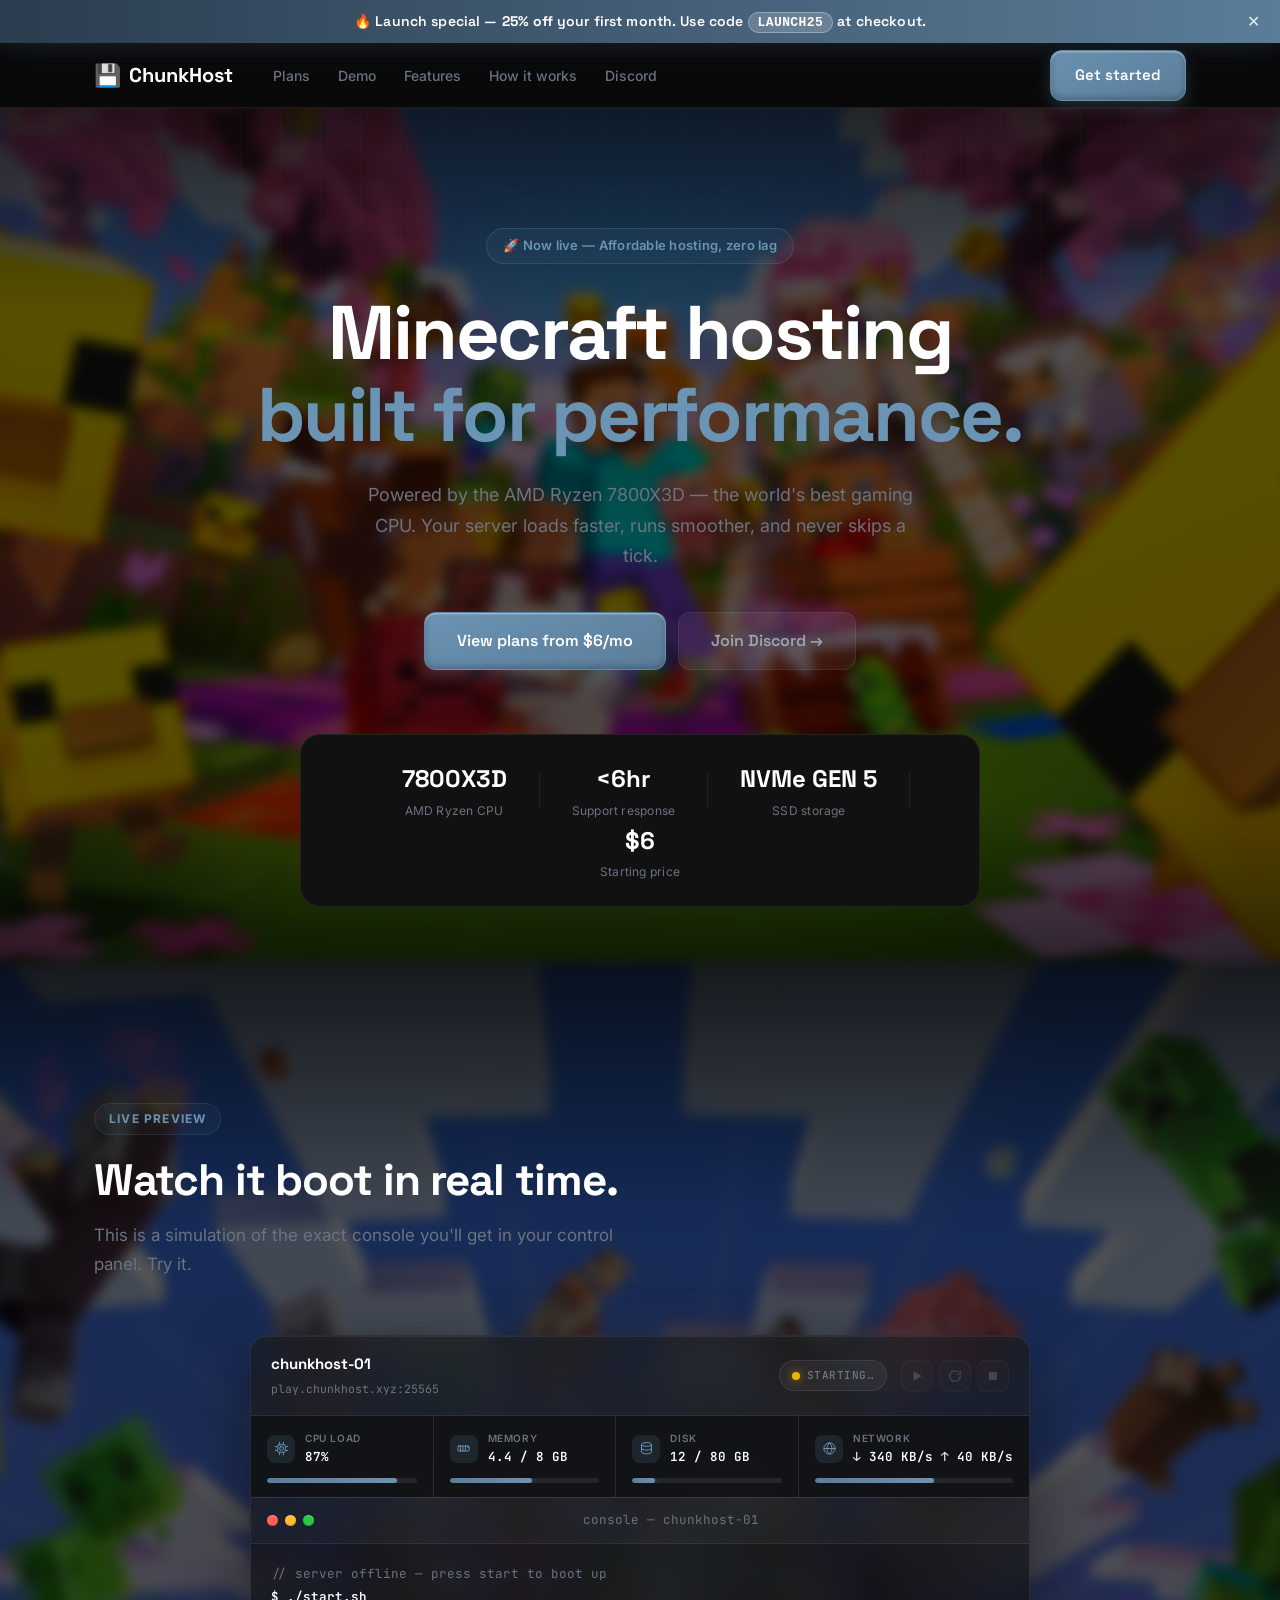
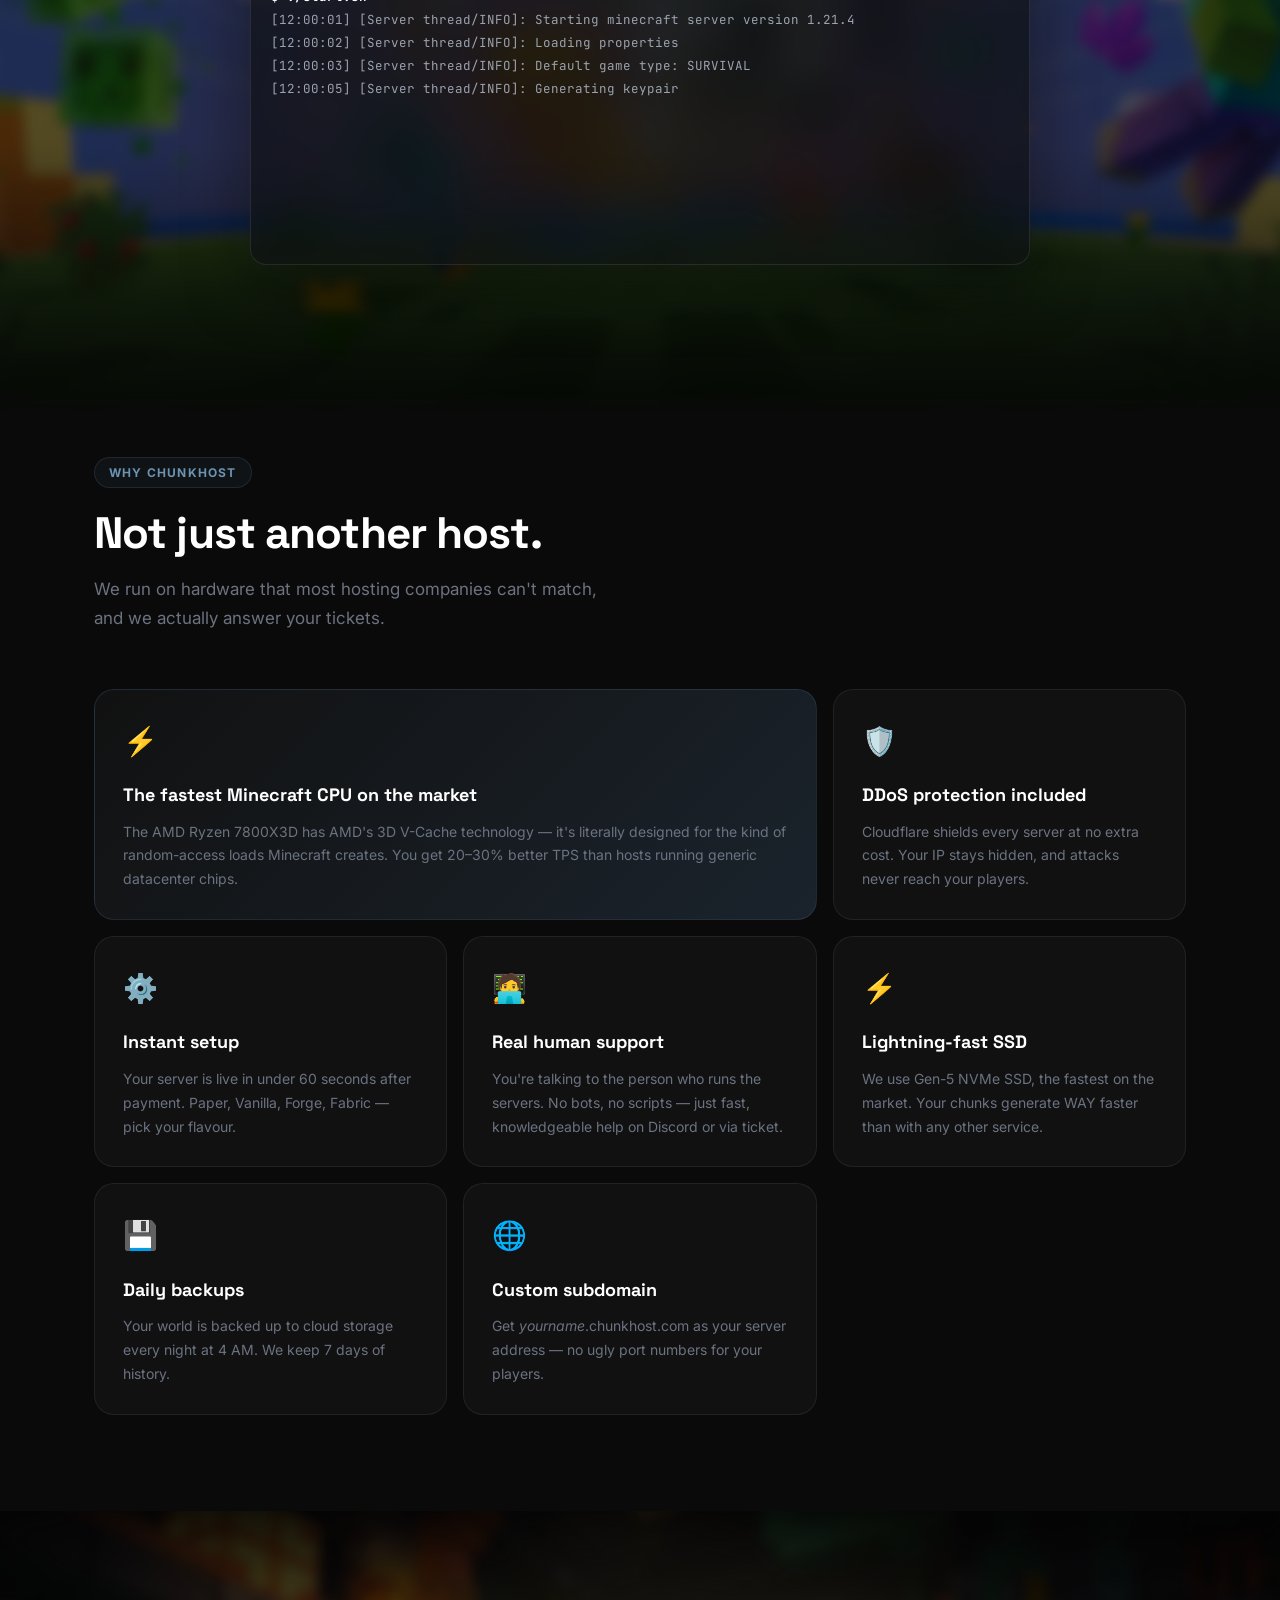
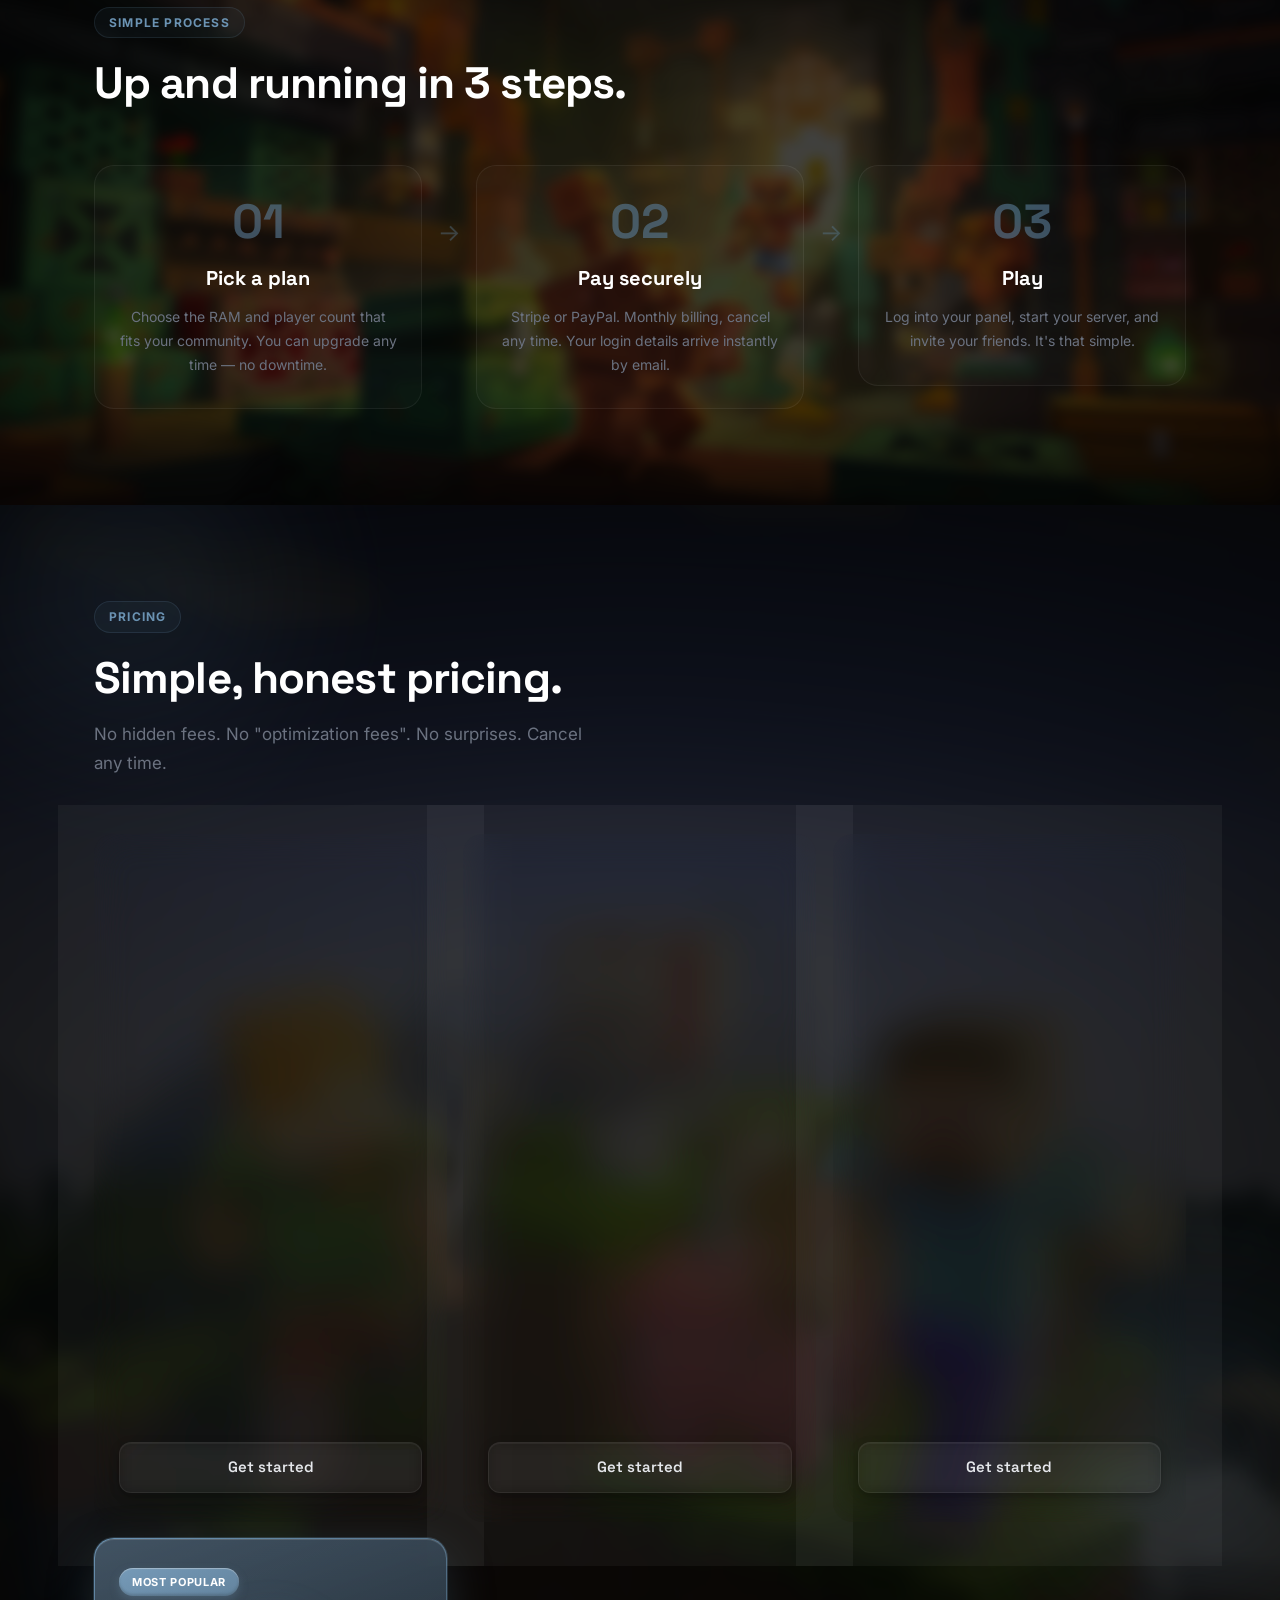
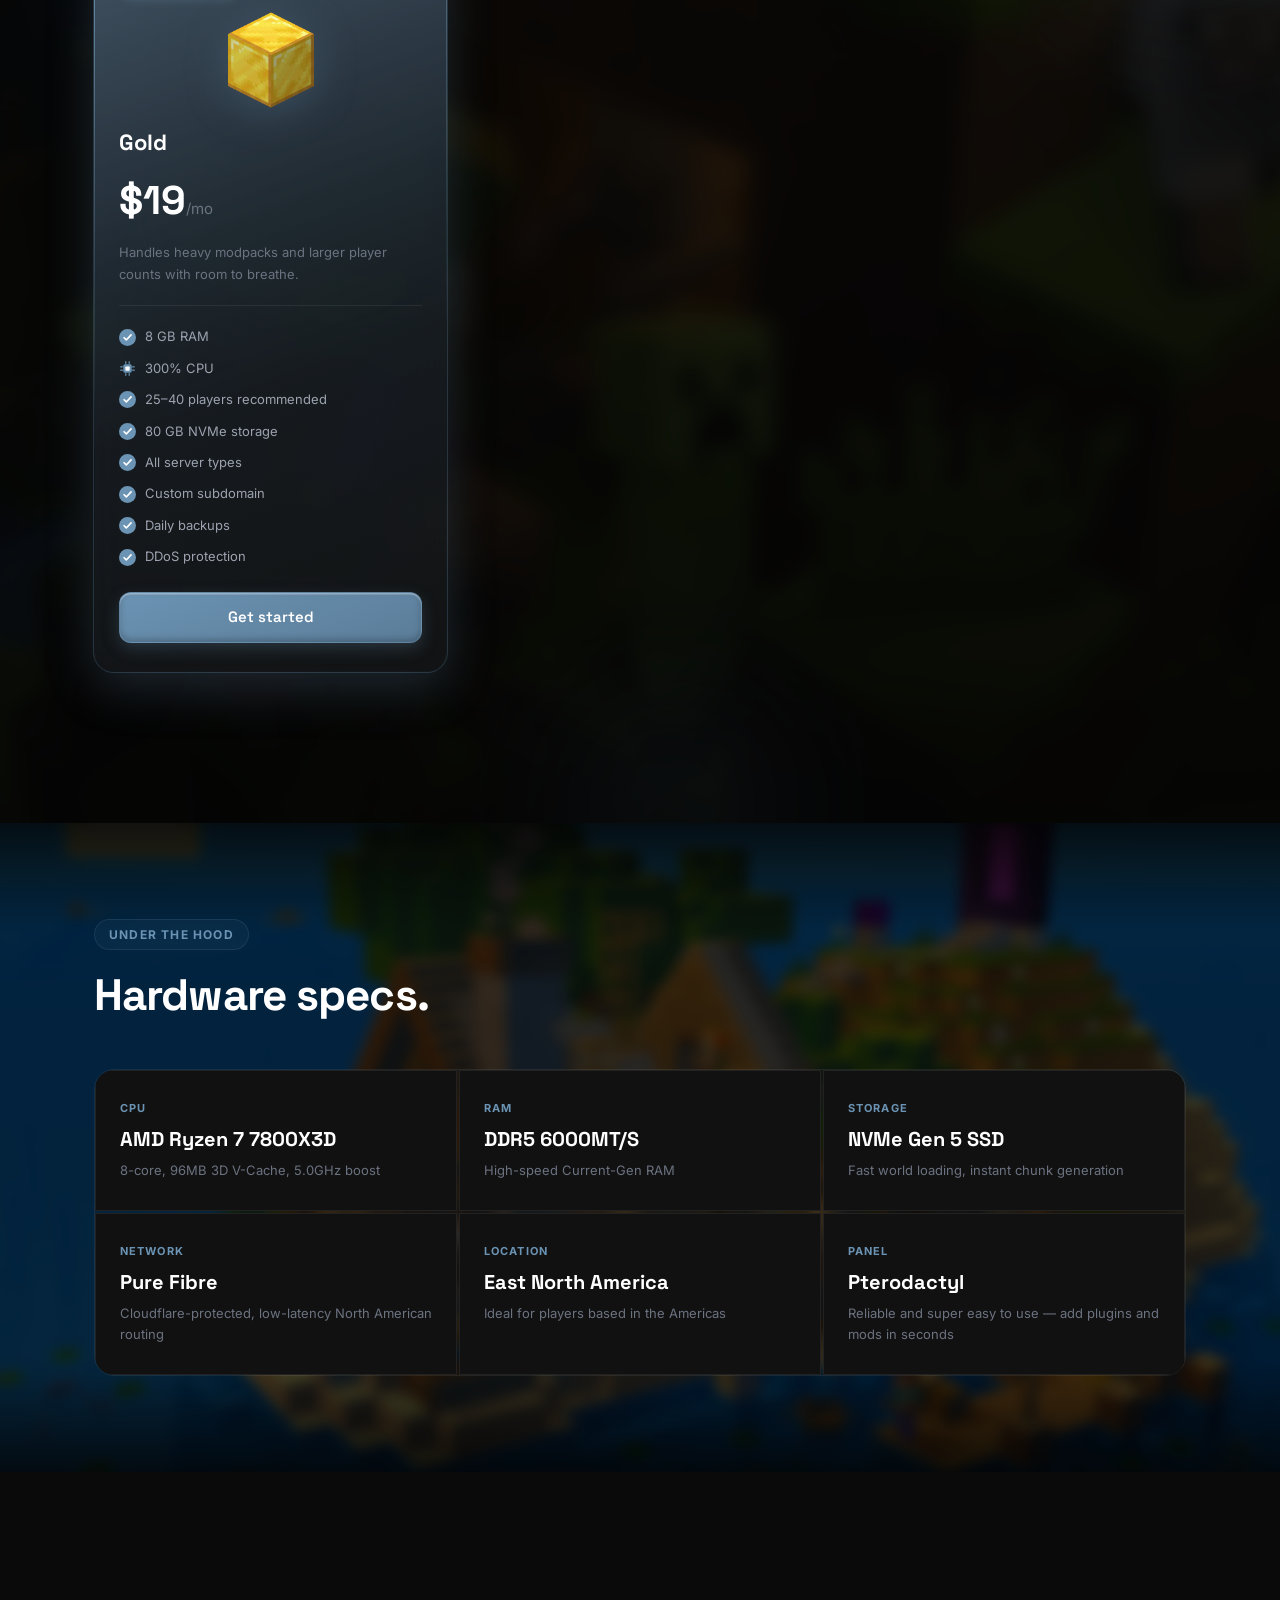
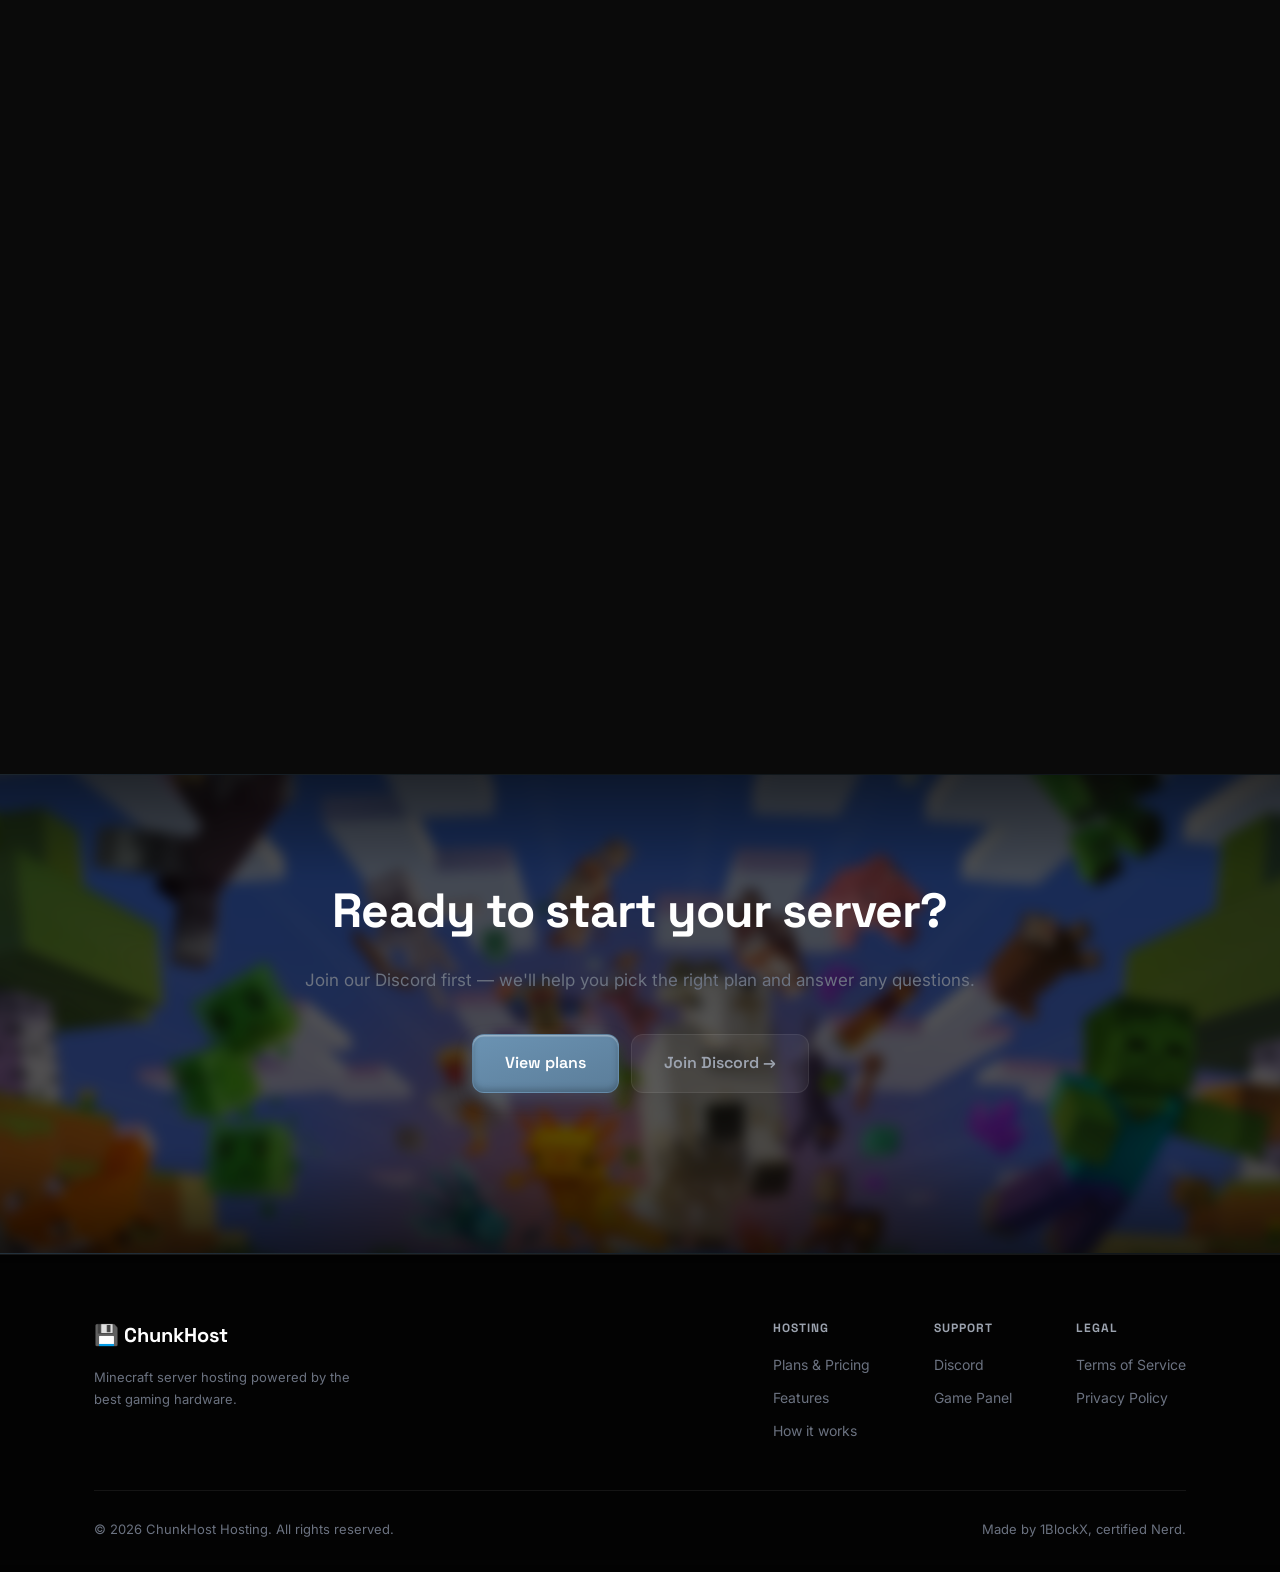
==== index.html @ b87b1bb7 "Update index.html" ====
<!DOCTYPE html>
<html lang="en">
<head>
  <meta charset="UTF-8" />
  <meta name="viewport" content="width=device-width, initial-scale=1.0" />
  <title>ChunkHost — Minecraft Servers Built Different</title>
  <meta name="description" content="Minecraft server hosting powered by AMD Ryzen 7800X3D. Instant setup, real support, blazing performance. Plans from $6/mo." />
  <link rel="preconnect" href="https://fonts.googleapis.com" />
  <link rel="preconnect" href="https://fonts.gstatic.com" crossorigin />
  <link href="https://fonts.googleapis.com/css2?family=Space+Grotesk:wght@400;500;600;700&family=Inter:wght@400;500&family=JetBrains+Mono:wght@400;500;600&display=swap" rel="stylesheet" />
  <link rel="stylesheet" href="style.css" />
  <meta property="og:type" content="website" />
<meta property="og:url" content="https://chunkhost.xyz" />
<meta property="og:title" content="ChunkHost — Minecraft Servers Built Different" />
<meta property="og:description" content="Powered by AMD Ryzen 7800X3D. Instant setup, real support, plans from $7/mo." />
<meta property="og:image" content="https://chunkhost.xyz/preview.png" />
  <meta name="twitter:card" content="summary_large_image" />
<meta name="twitter:title" content="ChunkHost — Minecraft Servers Built Different" />
<meta name="twitter:description" content="Powered by AMD Ryzen 7800X3D. Instant setup, real support, plans from $7/mo." />
<meta name="twitter:image" content="https://chunkhost.xyz/preview.png" />
</head>
<body>

  <!-- PROMO BAR -->
  <div class="promo-bar" id="promoBar">
    <span>🔥 Launch special — <strong>25% off</strong> your first month. Use code <code>LAUNCH25</code> at checkout.</span>
    <button class="promo-bar-close" id="promoClose" aria-label="Dismiss promo">✕</button>
  </div>

  <!-- NAV -->
  <nav class="nav">
    <div class="nav-inner">
      <a href="/" class="logo">
        <span class="logo-icon">💾</span>
        ChunkHost
      </a>
      <div class="nav-links">
        <a href="#plans">Plans</a>
        <a href="#live-demo">Demo</a>
        <a href="#features">Features</a>
        <a href="#how">How it works</a>
        <a href="https://discord.gg/axpmeFyUTE" target="_blank">Discord</a>
      </div>
      <a href="#plans" class="btn btn-primary nav-cta">Get started</a>
      <button class="nav-mobile-toggle" id="mobileToggle" aria-label="Open menu">☰</button>
    </div>
    <div class="nav-mobile" id="mobileMenu">
      <a href="#plans">Plans</a>
      <a href="#live-demo">Demo</a>
      <a href="#features">Features</a>
      <a href="#how">How it works</a>
      <a href="https://discord.gg/axpmeFyUTE" target="_blank">Discord</a>
      <a href="#plans" class="btn btn-primary" style="text-align:center;margin-top:8px;">Get started</a>
    </div>
  </nav>

  <!-- HERO -->
  <section class="hero">
<div class="bg-photo bg-photo--1" aria-hidden="true"></div>
    <div class="container">
      <div class="hero-badge">🚀 Now live — Affordable hosting, zero lag</div>
      <h1 class="hero-title">Minecraft hosting<br><span class="hero-accent">built for performance.</span></h1>
      <p class="hero-sub">Powered by the AMD Ryzen 7800X3D — the world's best gaming CPU. Your server loads faster, runs smoother, and never skips a tick.</p>
      <div class="hero-cta-row">
        <a href="#plans" class="btn btn-primary btn-lg">View plans from $6/mo</a>
        <a href="https://discord.gg/axpmeFyUTE" class="btn btn-ghost btn-lg" target="_blank">Join Discord →</a>
      </div>
      <div class="hero-stats">
        <div class="stat">
          <span class="stat-num">7800X3D</span>
          <span class="stat-label">AMD Ryzen CPU</span>
        </div>
        <div class="stat-divider"></div>
        <div class="stat">
          <span class="stat-num">&lt;6hr</span>
          <span class="stat-label">Support response</span>
        </div>
        <div class="stat-divider"></div>
        <div class="stat">
          <span class="stat-num">NVMe GEN 5</span>
          <span class="stat-label">SSD storage</span>
        </div>
        <div class="stat-divider"></div>
        <div class="stat">
          <span class="stat-num">$6</span>
          <span class="stat-label">Starting price</span>
        </div>
      </div>
    </div>
    <div class="hero-grid-bg" aria-hidden="true"></div>
  </section>

  <!-- LIVE TERMINAL DEMO -->
  <section class="section terminal-section" id="live-demo">
    <div class="container">
      <div class="bg-photo" style="--bg-image:url('wallpaper_minecraft_caves_cliffs(part1)_2560x1440.png')" aria-hidden="true"></div>
      <div class="section-label">Live preview</div>
      <h2 class="section-title">Watch it boot in real time.</h2>
      <p class="section-sub">This is a simulation of the exact console you'll get in your control panel. Try it.</p>

      <div class="terminal-wrap">
        <div class="terminal-glow" aria-hidden="true"></div>

        <div class="ptero-panel">
          <div class="ptero-topbar">
            <div class="ptero-server-info">
              <span class="ptero-server-name">chunkhost-01</span>
              <span class="ptero-server-address">play.chunkhost.xyz:25565</span>
            </div>
            <div class="ptero-topbar-right">
              <span class="ptero-status-pill" id="terminalStatus">
                <span class="status-dot" id="statusDot"></span>
                <span id="statusText">Offline</span>
              </span>
              <div class="ptero-power-controls">
                <button class="ptero-power-btn ptero-power-btn--start" id="btnStart" title="Start" aria-label="Start server">
                  <svg viewBox="0 0 24 24" fill="currentColor"><path d="M6 4l14 8-14 8V4z"/></svg>
                </button>
                <button class="ptero-power-btn ptero-power-btn--restart" id="btnRestart" title="Restart" aria-label="Restart server" disabled>
                  <svg viewBox="0 0 24 24" fill="none" stroke="currentColor" stroke-width="2" stroke-linecap="round" stroke-linejoin="round"><path d="M21 12a9 9 0 1 1-3-6.7"/><path d="M21 3v6h-6"/></svg>
                </button>
                <button class="ptero-power-btn ptero-power-btn--stop" id="btnStop" title="Stop" aria-label="Stop server" disabled>
                  <svg viewBox="0 0 24 24" fill="currentColor"><rect x="5" y="5" width="14" height="14" rx="2"/></svg>
                </button>
              </div>
            </div>
          </div>

          <div class="ptero-stats-row" id="terminalMetrics">
            <div class="ptero-stat-card">
              <div class="ptero-stat-icon-row">
                <span class="ptero-stat-icon">
                  <svg viewBox="0 0 24 24" fill="none" stroke="currentColor" stroke-width="1.6" stroke-linecap="round" stroke-linejoin="round"><rect x="6" y="6" width="12" height="12" rx="2"/><rect x="9.3" y="9.3" width="5.4" height="5.4" rx="1"/><path d="M9 2v3M15 2v3M9 19v3M15 19v3M2 9h3M2 15h3M19 9h3M19 15h3"/></svg>
                </span>
                <span class="ptero-stat-main">
                  <span class="ptero-stat-label">CPU Load</span>
                  <span class="ptero-stat-value" id="metricCpuVal">0%</span>
                </span>
              </div>
              <div class="metric-bar"><div class="metric-bar-fill" id="metricCpuBar"></div></div>
            </div>

            <div class="ptero-stat-card">
              <div class="ptero-stat-icon-row">
                <span class="ptero-stat-icon">
                  <svg viewBox="0 0 24 24" fill="none" stroke="currentColor" stroke-width="1.6" stroke-linecap="round" stroke-linejoin="round"><rect x="3" y="8" width="18" height="8" rx="1.5"/><path d="M7 8v8M11 8v8M15 8v8M19 8v3"/></svg>
                </span>
                <span class="ptero-stat-main">
                  <span class="ptero-stat-label">Memory</span>
                  <span class="ptero-stat-value" id="metricRamVal">0 / 8 GB</span>
                </span>
              </div>
              <div class="metric-bar"><div class="metric-bar-fill" id="metricRamBar"></div></div>
            </div>

            <div class="ptero-stat-card">
              <div class="ptero-stat-icon-row">
                <span class="ptero-stat-icon">
                  <svg viewBox="0 0 24 24" fill="none" stroke="currentColor" stroke-width="1.6" stroke-linecap="round" stroke-linejoin="round"><ellipse cx="12" cy="5.5" rx="8" ry="3"/><path d="M4 5.5v6c0 1.66 3.58 3 8 3s8-1.34 8-3v-6"/><path d="M4 11.5v6c0 1.66 3.58 3 8 3s8-1.34 8-3v-6"/></svg>
                </span>
                <span class="ptero-stat-main">
                  <span class="ptero-stat-label">Disk</span>
                  <span class="ptero-stat-value" id="metricDiskVal">12 / 80 GB</span>
                </span>
              </div>
              <div class="metric-bar"><div class="metric-bar-fill" id="metricDiskBar"></div></div>
            </div>

            <div class="ptero-stat-card">
              <div class="ptero-stat-icon-row">
                <span class="ptero-stat-icon">
                  <svg viewBox="0 0 24 24" fill="none" stroke="currentColor" stroke-width="1.6" stroke-linecap="round" stroke-linejoin="round"><circle cx="12" cy="12" r="9"/><path d="M3 12h18"/><path d="M12 3c2.5 2.5 4 5.72 4 9s-1.5 6.5-4 9c-2.5-2.5-4-5.72-4-9s1.5-6.5 4-9z"/></svg>
                </span>
                <span class="ptero-stat-main">
                  <span class="ptero-stat-label">Network</span>
                  <span class="ptero-stat-value" id="metricNetVal">↓0 ↑0 KB/s</span>
                </span>
              </div>
              <div class="metric-bar"><div class="metric-bar-fill" id="metricNetBar"></div></div>
            </div>
          </div>

          <div class="terminal-window">
            <div class="terminal-header">
              <div class="terminal-dots"><span></span><span></span><span></span></div>
              <div class="terminal-title">console — chunkhost-01</div>
            </div>
            <div class="terminal-body" id="terminalBody">
              <div class="terminal-line terminal-muted">// server offline — press start to boot up</div>
            </div>
          </div>
        </div>
      </div>
    </div>
  </section>

  <!-- FEATURES -->
  <section class="section" id="features">
    <div class="container">
      <div class="section-label">Why ChunkHost</div>
      <h2 class="section-title">Not just another host.</h2>
      <p class="section-sub">We run on hardware that most hosting companies can't match, and we actually answer your tickets.</p>
      <div class="features-grid">
        <div class="feature-card feature-card--large">
          <div class="feature-icon">⚡</div>
          <h3>The fastest Minecraft CPU on the market</h3>
          <p>The AMD Ryzen 7800X3D has AMD's 3D V-Cache technology — it's literally designed for the kind of random-access loads Minecraft creates. You get 20–30% better TPS than hosts running generic datacenter chips.</p>
        </div>
        <div class="feature-card">
          <div class="feature-icon">🛡️</div>
          <h3>DDoS protection included</h3>
          <p>Cloudflare shields every server at no extra cost. Your IP stays hidden, and attacks never reach your players.</p>
        </div>
        <div class="feature-card">
          <div class="feature-icon">⚙️</div>
          <h3>Instant setup</h3>
          <p>Your server is live in under 60 seconds after payment. Paper, Vanilla, Forge, Fabric — pick your flavour.</p>
        </div>
        <div class="feature-card">
          <div class="feature-icon">🧑‍💻</div>
          <h3>Real human support</h3>
          <p>You're talking to the person who runs the servers. No bots, no scripts — just fast, knowledgeable help on Discord or via ticket.</p>
        </div>
        <div class="feature-card">
          <div class="feature-icon">⚡️</div>
          <h3>Lightning-fast SSD</h3>
          <p>We use Gen-5 NVMe SSD, the fastest on the market. Your chunks generate WAY faster than with any other service.</p>
        </div>
        <div class="feature-card">
          <div class="feature-icon">💾</div>
          <h3>Daily backups</h3>
          <p>Your world is backed up to cloud storage every night at 4 AM. We keep 7 days of history.</p>
        </div>
        <div class="feature-card">
          <div class="feature-icon">🌐</div>
          <h3>Custom subdomain</h3>
          <p>Get <em>yourname</em>.chunkhost.com as your server address — no ugly port numbers for your players.</p>
        </div>
      </div>
    </div>
  </section>

  <!-- HOW IT WORKS -->
  <section class="section section--dark" id="how">
    <div class="bg-photo" style="--bg-image:url('Minecraft_Fall_Drop_Campaign_Key_Art_DotNet_Downloadable_Wallpaper_2560x1440.png')" aria-hidden="true"></div>
    <div class="container">
      <div class="section-label section-label--dark">Simple process</div>
      <h2 class="section-title" style="color:#fff">Up and running in 3 steps.</h2>
      <div class="steps">
        <div class="step">
          <div class="step-num">01</div>
          <h3 class="step-title">Pick a plan</h3>
          <p class="step-desc">Choose the RAM and player count that fits your community. You can upgrade any time — no downtime.</p>
        </div>
        <div class="step-arrow">→</div>
        <div class="step">
          <div class="step-num">02</div>
          <h3 class="step-title">Pay securely</h3>
          <p class="step-desc">Stripe or PayPal. Monthly billing, cancel any time. Your login details arrive instantly by email.</p>
        </div>
        <div class="step-arrow">→</div>
        <div class="step">
          <div class="step-num">03</div>
          <h3 class="step-title">Play</h3>
          <p class="step-desc">Log into your panel, start your server, and invite your friends. It's that simple.</p>
        </div>
      </div>
    </div>
  </section>

  <!-- PLANS -->
  <section class="section" id="plans">
    <div class="plans-bg" aria-hidden="true"></div>
    <div class="plans-blobs" aria-hidden="true">
      <div class="plans-blob plans-blob--1"></div>
      <div class="plans-blob plans-blob--2"></div>
      <div class="plans-blob plans-blob--3"></div>
    </div>
    <div class="container">
      <div class="section-label">Pricing</div>
      <h2 class="section-title">Simple, honest pricing.</h2>
      <p class="section-sub">No hidden fees. No "optimization fees". No surprises. Cancel any time.</p>

      <div class="plans-grid plans-grid--6">

        <!-- DIRT -->
        <div class="plan-card">
          <div class="plan-block">
            <img src="dirt.webp" alt="Dirt block" width="96" height="96" />
          </div>
          <div class="plan-name">Dirt</div>
          <div class="plan-price"><span class="plan-num">$7</span>/mo</div>
          <div class="plan-desc">A vanilla or lightly-plugged server for a small friend group.</div>
          <ul class="plan-features">
            <li>2 GB RAM</li>
            <li class="cpu-stat">150% CPU</li>
            <li>5–8 players recommended</li>
            <li>20 GB NVMe storage</li>
            <li>Paper / Vanilla</li>
            <li>Custom subdomain</li>
            <li>Daily backups</li>
            <li>DDoS protection</li>
          </ul>
          <a href="https://buy.stripe.com/fZufZ9bm97ls9Oeg9baMU01" class="btn btn-outline btn-block">Get started</a>
        </div>

        <!-- STONE -->
        <div class="plan-card">
          <div class="plan-block">
            <img src="stone.webp" alt="Stone block" width="96" height="96" />
          </div>
          <div class="plan-name">Stone</div>
          <div class="plan-price"><span class="plan-num">$12</span>/mo</div>
          <div class="plan-desc">Comfortable for a plugged Paper server or light Fabric modpack.</div>
          <ul class="plan-features">
            <li>4 GB RAM</li>
            <li class="cpu-stat">200% CPU</li>
            <li>10–15 players recommended</li>
            <li>40 GB NVMe storage</li>
            <li>Paper / Vanilla / Fabric</li>
            <li>Custom subdomain</li>
            <li>Daily backups</li>
            <li>DDoS protection</li>
          </ul>
          <a href="https://buy.stripe.com/bJefZ9eyl49g7G66yBaMU00" class="btn btn-outline btn-block">Get started</a>
        </div>

        <!-- IRON -->
        <div class="plan-card">
          <div class="plan-block">
            <img src="iron.webp" alt="Iron block" width="96" height="96" />
          </div>
          <div class="plan-name">Iron</div>
          <div class="plan-price"><span class="plan-num">$16</span>/mo</div>
          <div class="plan-desc">Great for active communities or mid-size Forge/Fabric modpacks.</div>
          <ul class="plan-features">
            <li>6 GB RAM</li>
            <li class="cpu-stat">250% CPU</li>
            <li>15–25 players recommended</li>
            <li>60 GB NVMe storage</li>
            <li>All server types</li>
            <li>Custom subdomain</li>
            <li>Daily backups</li>
            <li>DDoS protection</li>
          </ul>
          <a href="https://buy.stripe.com/4gMbITai5cFM1hI9KNaMU02" class="btn btn-outline btn-block">Get started</a>
        </div>

        <!-- GOLD -->
        <div class="plan-card plan-card--featured">
          <div class="plan-badge">Most popular</div>
          <div class="plan-block">
            <img src="gold.webp" alt="Gold block" width="96" height="96" />
          </div>
          <div class="plan-name">Gold</div>
          <div class="plan-price"><span class="plan-num">$19</span>/mo</div>
          <div class="plan-desc">Handles heavy modpacks and larger player counts with room to breathe.</div>
          <ul class="plan-features">
            <li>8 GB RAM</li>
            <li class="cpu-stat">300% CPU</li>
            <li>25–40 players recommended</li>
            <li>80 GB NVMe storage</li>
            <li>All server types</li>
            <li>Custom subdomain</li>
            <li>Daily backups</li>
            <li>DDoS protection</li>
          </ul>
          <a href="https://buy.stripe.com/4gM28j89XdJQe4u9KNaMU03" class="btn btn-primary btn-block">Get started</a>
        </div>

        <!-- DIAMOND -->
        <div class="plan-card">
          <div class="plan-block">
            <img src="diamond.webp" alt="Diamond block" width="96" height="96" />
          </div>
          <div class="plan-name">Diamond</div>
          <div class="plan-price"><span class="plan-num">$21</span>/mo</div>
          <div class="plan-desc">Large communities, heavy modpacks, or multiple worlds running at once.</div>
          <ul class="plan-features">
            <li>10 GB RAM</li>
            <li class="cpu-stat">350% CPU</li>
            <li>40–60 players recommended</li>
            <li>120 GB NVMe storage</li>
            <li>All server types</li>
            <li>Priority support</li>
            <li>Custom subdomain</li>
            <li>Daily backups</li>
            <li>DDoS protection</li>
          </ul>
          <a href="https://buy.stripe.com/00wdR10Hv7lsaSi6yBaMU04" class="btn btn-outline btn-block">Get started</a>
        </div>

        <!-- NETHERITE -->
        <div class="plan-card plan-card--netherite">
          <div class="plan-block">
            <img src="BlockOfNetherite.webp" alt="Netherite block" width="96" height="96" />
          </div>
          <div class="plan-name">Netherite</div>
          <div class="plan-price"><span class="plan-num">$25</span>/mo</div>
          <div class="plan-desc">Maximum power for serious servers, large networks, and demanding modpacks.</div>
          <ul class="plan-features">
            <li>14 GB RAM</li>
            <li class="cpu-stat">400% CPU</li>
            <li>60–80 players recommended</li>
            <li>160 GB NVMe storage</li>
            <li>All server types</li>
            <li>Priority support</li>
            <li>Custom subdomain</li>
            <li>Daily backups</li>
            <li>DDoS protection</li>
          </ul>
          <a href="https://buy.stripe.com/4gM00b2PDeNU8Ka2ilaMU05" class="btn btn-outline btn-block">Get started</a>
        </div>

      </div>

      <p class="plans-note">Need something bigger or custom? <a href="https://discord.gg/axpmeFyUTE">Chat with us on Discord</a> — we'll work something out.</p>
    </div>
  </section>

  <!-- SPECS -->
  <section class="section section--gray">
    <div class="bg-photo" style="--bg-image:url('wallpaper_minecraft_island_2560x1440.png')" aria-hidden="true"></div>
    <div class="container">
      <div class="section-label">Under the hood</div>
      <h2 class="section-title">Hardware specs.</h2>
      <div class="specs-grid">
        <div class="spec-item">
          <div class="spec-label">CPU</div>
          <div class="spec-value">AMD Ryzen 7 7800X3D</div>
          <div class="spec-note">8-core, 96MB 3D V-Cache, 5.0GHz boost</div>
        </div>
        <div class="spec-item">
          <div class="spec-label">RAM</div>
          <div class="spec-value">DDR5 6000MT/S</div>
          <div class="spec-note">High-speed Current-Gen RAM</div>
        </div>
        <div class="spec-item">
          <div class="spec-label">Storage</div>
          <div class="spec-value">NVMe Gen 5 SSD</div>
          <div class="spec-note">Fast world loading, instant chunk generation</div>
        </div>
        <div class="spec-item">
          <div class="spec-label">Network</div>
          <div class="spec-value">Pure Fibre</div>
          <div class="spec-note">Cloudflare-protected, low-latency North American routing</div>
        </div>
        <div class="spec-item">
          <div class="spec-label">Location</div>
          <div class="spec-value">East North America</div>
          <div class="spec-note">Ideal for players based in the Americas</div>
        </div>
        <div class="spec-item">
          <div class="spec-label">Panel</div>
          <div class="spec-value">Pterodactyl</div>
          <div class="spec-note">Reliable and super easy to use — add plugins and mods in seconds</div>
        </div>
      </div>
    </div>
  </section>

  <!-- FAQ -->
  <section class="section" id="faq">
    <div class="container container--narrow">
      <div class="section-label">Questions</div>
      <h2 class="section-title">Common questions.</h2>
      <div class="faq-list">
        <details class="faq-item">
          <summary>How do I connect to my server?</summary>
          <p>After setup, you'll get a subdomain like <code>YOURNAME.chunkhost.xyz</code>. Open Minecraft, go to Multiplayer → Add Server, and paste it in. No port numbers needed.</p>
        </details>
        <details class="faq-item">
          <summary>Can I install plugins and mods?</summary>
          <p>Yes. Your Pterodactyl panel has a built-in file manager. Drop your plugins into the <code>/plugins</code> folder (for Paper/Spigot) or your mods into <code>/mods</code> (for Forge/Fabric) and restart the server.</p>
        </details>
        <details class="faq-item">
          <summary>Can I upload my existing world?</summary>
          <p>Absolutely. Use the file manager in your panel to upload your world folder, then update the <code>level-name</code> setting in <code>server.properties</code> to match. We can help you via Discord if you get stuck.</p>
        </details>
        <details class="faq-item">
          <summary>What happens if I need more RAM?</summary>
          <p>Upgrades are fast and painless. Contact us on Discord or via your billing portal and we'll upgrade your plan — usually with no downtime.</p>
        </details>
        <details class="faq-item">
          <summary>Is there a contract or minimum commitment?</summary>
          <p>No contract. Monthly billing only. Cancel any time from your billing portal and you won't be charged again.</p>
        </details>
        <details class="faq-item">
          <summary>What server types do you support?</summary>
          <p>Paper, PaperMC, Purpur, Vanilla, Spigot, Forge, Fabric, BungeeCord, Velocity, and more. If you need a specific version or type, ask us on Discord.</p>
        </details>
        <details class="faq-item">
          <summary>Where are the servers located?</summary>
          <p>Currently in Eastern NA. This is ideal for players in North America, and decent for Europe. We'll be adding more locations as we grow.</p>
        </details>
      </div>
    </div>
  </section>

  <!-- CTA BANNER -->
  <section class="cta-banner">
      <div class="bg-photo" style="--bg-image:url('wallpaper_minecraft_caves_cliffs(part1)_2560x1440.png')" aria-hidden="true"></div>
    <div class="container">
      <h2 class="cta-title">Ready to start your server?</h2>
      <p class="cta-sub">Join our Discord first — we'll help you pick the right plan and answer any questions.</p>
      <div class="hero-cta-row">
        <a href="#plans" class="btn btn-primary btn-lg">View plans</a>
        <a href="https://discord.gg/axpmeFyUTE" class="btn btn-ghost btn-lg" target="_blank">Join Discord →</a>
      </div>
    </div>
  </section>

  <!-- FOOTER -->
  <footer class="footer">
    <div class="bg-photo bg-photo--subtle" style="--bg-image:url('wallpaper5.png')" aria-hidden="true"></div>
    <div class="container">
      <div class="footer-top">
        <div class="footer-brand">
          <a href="/" class="logo">💾 ChunkHost</a>
          <p>Minecraft server hosting powered by the best gaming hardware.</p>
        </div>
        <div class="footer-links">
          <div class="footer-col">
            <div class="footer-col-title">Hosting</div>
            <a href="#plans">Plans & Pricing</a>
            <a href="#features">Features</a>
            <a href="#how">How it works</a>
          </div>
          <div class="footer-col">
            <div class="footer-col-title">Support</div>
            <a href="https://discord.gg/axpmeFyUTE" target="_blank">Discord</a>
            <a href="https://panel.chunkhost.xyz" target="_blank">Game Panel</a>
          </div>
          <div class="footer-col">
            <div class="footer-col-title">Legal</div>
            <a href="/tos.html">Terms of Service</a>
            <a href="/privacy.html">Privacy Policy</a>
          </div>
        </div>
      </div>
      <div class="footer-bottom">
        <span>© 2026 ChunkHost Hosting. All rights reserved.</span>
        <span>Made by 1BlockX, certified Nerd.</span>
      </div>
    </div>
  </footer>

  <script src="script.js"></script>
</body>
</html>
---- style.css ----
/* ── Reset & Base ──────────────────────────────────────────────── */
*, *::before, *::after { box-sizing: border-box; margin: 0; padding: 0; }

:root {
  --green:       #5b7d99;
  --green-light: #6b93b3;
  --green-dim:   #dde6ec;
  --green-glow:  rgba(91,125,153,0.18);
  --bg:          #0a0a0a;
  --bg-card:     #111111;
  --bg-card2:    #161616;
  --bg-gray:     #0f0f0f;
  --border:      rgba(255,255,255,0.07);
  --border-hover:rgba(91,125,153,0.45);
  --text:        #e5e7eb;
  --text-muted:  #6b7280;
  --text-dim:    #9ca3af;
  --white:       #ffffff;
  --radius:      14px;
  --radius-lg:   20px;
  --shadow:      0 4px 24px rgba(0,0,0,0.5);
  --font-head:   'Space Grotesk', sans-serif;
  --font-body:   'Inter', sans-serif;
  --font-mono:   'JetBrains Mono', 'Courier New', monospace;
  --transition:  .2s ease;
}

html { scroll-behavior: smooth; }

body {
  background: var(--bg);
  color: var(--text);
  font-family: var(--font-body);
  font-size: 16px;
  line-height: 1.65;
  -webkit-font-smoothing: antialiased;
}

a { color: inherit; text-decoration: none; }
img { display: block; max-width: 100%; }
ul { list-style: none; }

.bg-photo {
  position: absolute;
  inset: 0;
  z-index: 0;

  background-image: var(--bg-image);
  background-size: cover;
  background-position: center;
  background-repeat: no-repeat;

  filter: blur(6px) brightness(0.5) saturate(120%);
  transform: scale(1.05);
  pointer-events: none;
}

/* ── Layout ────────────────────────────────────────────────────── */
.container {
  max-width: 1140px;
  margin: 0 auto;
  padding: 0 24px;
}
.container--narrow { max-width: 760px; }

.section { padding: 96px 0; }
.section--dark { background: #050505; padding: 96px 0; position: relative; overflow: hidden; }
.section--gray { background: #0d0d0d; padding: 96px 0; position: relative; overflow: hidden; }

/* ── Reusable dimmed/blurred wallpaper background ─────────────── */
.bg-photo {
  position: absolute;
  inset: -20px;
  z-index: 0;
  background-size: cover;
  background-position: center;
  filter: blur(6px) brightness(0.5) saturate(120%);
  transform: scale(1.05);
  pointer-events: none;
}
.bg-photo--1 { background-image: url("MCV_SPR26Drop_TT_DotNet_Wallpaper_2560x1440.png"); }
.bg-photo--2 { background-image: url("Minecraft_Fall_Drop_Campaign_Key_Art_DotNet_Downloadable_Wallpaper_2560x1440.png"); }
.bg-photo--3 { background-image: url("wallpaper_minecraft_caves_cliffs(part1)_2560x1440.png"); }
.bg-photo--4 { background-image: url("wallpaper_minecraft_island_2560x1440.png"); }
.bg-photo--5 { background-image: url("wallpaper5.png"); }
.bg-photo::after {
  content: '';
  position: absolute;
  inset: 0;
  background: linear-gradient(to bottom, rgba(10,10,10,0.8) 0%, rgba(10,10,10,0.35) 25%, rgba(10,10,10,0.35) 75%, rgba(10,10,10,0.85) 100%);
}
.section--dark > .bg-photo::after,
.section--gray > .bg-photo::after {
  background: linear-gradient(to bottom, #050505 0%, rgba(5,5,5,0.5) 20%, rgba(5,5,5,0.5) 80%, #050505 100%);
}
.section--dark .container,
.section--gray .container {
  position: relative;
  z-index: 1;
}
.bg-photo--subtle {
  filter: blur(9px) brightness(0.18) saturate(100%);
  opacity: 0.6;
}
.bg-photo--subtle::after {
  background: linear-gradient(to bottom, #050505 0%, rgba(5,5,5,0.6) 30%, rgba(5,5,5,0.6) 70%, #050505 100%);
}

/* ── Buttons ───────────────────────────────────────────────────── */
.btn {
  display: inline-flex;
  align-items: center;
  justify-content: center;
  gap: 8px;
  padding: 12px 24px;
  border-radius: 12px;
  font-family: var(--font-head);
  font-weight: 600;
  font-size: 15px;
  cursor: pointer;
  transition: all var(--transition);
  border: 1.5px solid transparent;
  white-space: nowrap;
  text-decoration: none;
}
.btn-primary {
  background: linear-gradient(160deg, var(--green-light) 0%, var(--green) 100%);
  color: #fff;
  border-color: transparent;
  box-shadow:
    inset 0 1.5px 1px rgba(255,255,255,0.35),
    inset 0 -3px 6px rgba(0,0,0,0.22),
    0 6px 16px rgba(91,125,153,0.3);
}
.btn-primary:hover {
  transform: translateY(-2px);
  box-shadow:
    inset 0 1.5px 1px rgba(255,255,255,0.4),
    inset 0 -3px 6px rgba(0,0,0,0.2),
    0 10px 26px rgba(91,125,153,0.45);
}
.btn-primary:active {
  transform: translateY(0);
  box-shadow:
    inset 0 2px 5px rgba(0,0,0,0.3),
    inset 0 -1px 1px rgba(255,255,255,0.15);
}
.btn-outline {
  background: rgba(255,255,255,0.03);
  backdrop-filter: blur(8px);
  color: var(--text);
  border-color: var(--border);
  box-shadow: inset 0 1px 0 rgba(255,255,255,0.05), 0 3px 10px rgba(0,0,0,0.25);
}
.btn-outline:hover {
  border-color: var(--green);
  color: var(--green-light);
  transform: translateY(-2px);
  box-shadow: inset 0 1px 0 rgba(255,255,255,0.08), 0 8px 20px rgba(91,125,153,0.2);
}
.btn-ghost {
  background: rgba(255,255,255,0.06);
  color: var(--text-dim);
  border-color: var(--border);
}
.btn-ghost:hover {
  background: rgba(255,255,255,0.1);
  color: #fff;
  transform: translateY(-1px);
}
.btn-lg { padding: 15px 32px; font-size: 16px; border-radius: 12px; }
.btn-block { width: 100%; margin-top: 24px; }

/* ── Promo Bar ─────────────────────────────────────────────────── */
.promo-bar {
  position: relative;
  z-index: 101;
  background: linear-gradient(90deg, #2b3d4f 0%, var(--green) 50%, #2b3d4f 100%);
  background-size: 200% 100%;
  color: #fff;
  text-align: center;
  padding: 10px 16px;
  font-family: var(--font-head);
  font-weight: 600;
  font-size: 14px;
  letter-spacing: 0.01em;
  display: flex;
  align-items: center;
  justify-content: center;
  gap: 10px;
  flex-wrap: wrap;
  box-shadow: 0 0 22px var(--green-glow), 0 0 46px rgba(91,125,153,0.12);
  animation: promoGlow 3.2s ease-in-out infinite;
}
.promo-bar strong {
  font-weight: 700;
}
.promo-bar code {
  background: rgba(255,255,255,0.18);
  border: 1px solid rgba(255,255,255,0.3);
  padding: 2px 9px;
  border-radius: 999px;
  font-family: 'Courier New', monospace;
  font-size: 13px;
  letter-spacing: 0.03em;
}
.promo-bar-close {
  position: absolute;
  right: 14px;
  top: 50%;
  transform: translateY(-50%);
  background: none;
  border: none;
  color: rgba(255,255,255,0.85);
  font-size: 16px;
  line-height: 1;
  cursor: pointer;
  padding: 4px 6px;
  transition: color var(--transition);
}
.promo-bar-close:hover { color: #fff; }
.promo-bar.hidden { display: none; }

@keyframes promoGlow {
  0%, 100% {
    background-position: 0% 50%;
    box-shadow: 0 0 18px var(--green-glow), 0 0 40px rgba(91,125,153,0.10);
  }
  50% {
    background-position: 100% 50%;
    box-shadow: 0 0 32px rgba(107,147,179,0.55), 0 0 60px rgba(91,125,153,0.22);
  }
}

@media (max-width: 480px) {
  .promo-bar { font-size: 12.5px; padding: 10px 36px; }
  .promo-bar-close { right: 8px; }
}

/* ── Nav ───────────────────────────────────────────────────────── */
.nav {
  position: sticky;
  top: 0;
  z-index: 100;
  background: rgba(10,10,10,0.85);
  backdrop-filter: blur(16px);
  -webkit-backdrop-filter: blur(16px);
  border-bottom: 1px solid var(--border);
}
.nav-inner {
  max-width: 1140px;
  margin: 0 auto;
  padding: 0 24px;
  height: 64px;
  display: flex;
  align-items: center;
  gap: 32px;
}
.logo {
  font-family: var(--font-head);
  font-weight: 700;
  font-size: 20px;
  color: #fff;
  display: flex;
  align-items: center;
  gap: 8px;
  flex-shrink: 0;
}
.logo-icon { font-size: 22px; }
.nav-links {
  display: flex;
  align-items: center;
  gap: 28px;
  margin-left: 8px;
  flex: 1;
}
.nav-links a {
  color: var(--text-muted);
  font-size: 14px;
  font-weight: 500;
  transition: color var(--transition);
}
.nav-links a:hover { color: #fff; }
.nav-cta { margin-left: auto; }
.nav-mobile-toggle {
  display: none;
  background: none;
  border: none;
  color: #fff;
  font-size: 22px;
  cursor: pointer;
  margin-left: auto;
  padding: 4px 8px;
}
.nav-mobile {
  display: none;
  flex-direction: column;
  padding: 16px 24px 20px;
  border-top: 1px solid var(--border);
  gap: 4px;
}
.nav-mobile a {
  padding: 10px 0;
  color: var(--text-muted);
  font-size: 15px;
  font-weight: 500;
  border-bottom: 1px solid var(--border);
}
.nav-mobile a:last-child { border-bottom: none; }
.nav-mobile.open { display: flex; }

/* ── Hero ──────────────────────────────────────────────────────── */
.hero {
  position: relative;
  padding: 120px 0 100px;
  overflow: hidden;
  text-align: center;
}
.hero-grid-bg {
  position: absolute;
  inset: 0;
  background-image:
    linear-gradient(rgba(91,125,153,0.04) 1px, transparent 1px),
    linear-gradient(90deg, rgba(91,125,153,0.04) 1px, transparent 1px);
  background-size: 40px 40px;
  pointer-events: none;
  z-index: 0;
  -webkit-mask-image: radial-gradient(ellipse 80% 60% at 50% 0%, black 40%, transparent 100%);
  mask-image: radial-gradient(ellipse 80% 60% at 50% 0%, black 40%, transparent 100%);
}
.hero::before {
  content: '';
  position: absolute;
  top: -120px;
  left: 50%;
  transform: translateX(-50%);
  width: 600px;
  height: 600px;
  background: radial-gradient(circle, rgba(91,125,153,0.12) 0%, transparent 70%);
  pointer-events: none;
  z-index: 0;
}
.hero .container { position: relative; z-index: 1; }

.hero-badge {
  display: inline-block;
  background: rgba(91,125,153,0.1);
  border: 1px solid rgba(91,125,153,0.3);
  color: var(--green-light);
  font-size: 13px;
  font-weight: 600;
  padding: 6px 16px;
  border-radius: 999px;
  margin-bottom: 28px;
  letter-spacing: 0.02em;
}
.hero-title {
  font-family: var(--font-head);
  font-size: clamp(42px, 6vw, 76px);
  font-weight: 700;
  line-height: 1.08;
  color: #fff;
  margin-bottom: 24px;
  letter-spacing: -0.03em;
}
.hero-accent {
  background: linear-gradient(135deg, var(--green-light) 0%, #6b93b3 100%);
  -webkit-background-clip: text;
  -webkit-text-fill-color: transparent;
  background-clip: text;
}
.hero-sub {
  font-size: 18px;
  color: var(--text-muted);
  max-width: 560px;
  margin: 0 auto 40px;
  line-height: 1.7;
}
.hero-cta-row {
  display: flex;
  align-items: center;
  justify-content: center;
  gap: 12px;
  flex-wrap: wrap;
  margin-bottom: 64px;
}
.hero-stats {
  display: flex;
  align-items: center;
  justify-content: center;
  gap: 0;
  flex-wrap: wrap;
  border: 1px solid var(--border);
  border-radius: var(--radius-lg);
  background: var(--bg-card);
  padding: 24px 40px;
  max-width: 680px;
  margin: 0 auto;
  gap: 0;
}
.stat {
  display: flex;
  flex-direction: column;
  align-items: center;
  padding: 0 32px;
}
.stat-num {
  font-family: var(--font-head);
  font-size: 24px;
  font-weight: 700;
  color: #fff;
}
.stat-label {
  font-size: 12px;
  color: var(--text-muted);
  margin-top: 2px;
  letter-spacing: 0.02em;
}
.stat-divider {
  width: 1px;
  height: 36px;
  background: var(--border);
  flex-shrink: 0;
}

/* ── Section Labels ────────────────────────────────────────────── */
.section-label {
  display: inline-block;
  font-size: 12px;
  font-weight: 700;
  letter-spacing: 0.1em;
  text-transform: uppercase;
  color: var(--green-light);
  background: rgba(91,125,153,0.08);
  border: 1px solid rgba(91,125,153,0.2);
  padding: 5px 14px;
  border-radius: 999px;
  margin-bottom: 20px;
}
.section-label--dark { color: #6b93b3; background: rgba(107,147,179,0.06); border-color: rgba(107,147,179,0.15); }
.section-title {
  font-family: var(--font-head);
  font-size: clamp(28px, 4vw, 44px);
  font-weight: 700;
  color: #fff;
  line-height: 1.15;
  letter-spacing: -0.02em;
  margin-bottom: 16px;
}
.section-sub {
  font-size: 17px;
  color: var(--text-muted);
  max-width: 520px;
  line-height: 1.7;
  margin-bottom: 56px;
}

/* ── Features ──────────────────────────────────────────────────── */
.features-grid {
  display: grid;
  grid-template-columns: repeat(3, 1fr);
  gap: 16px;
}
.feature-card {
  background: var(--bg-card);
  border: 1px solid var(--border);
  border-radius: var(--radius-lg);
  padding: 28px;
  transition: border-color var(--transition), transform var(--transition), box-shadow var(--transition);
}
.feature-card:hover {
  border-color: var(--border-hover);
  transform: translateY(-2px);
  box-shadow: 0 8px 32px rgba(91,125,153,0.08);
}
.feature-card--large {
  grid-column: span 2;
  background: linear-gradient(135deg, #111 0%, #1a232c 100%);
  border-color: rgba(91,125,153,0.2);
}
.feature-icon {
  font-size: 28px;
  margin-bottom: 16px;
}
.feature-card h3 {
  font-family: var(--font-head);
  font-size: 18px;
  font-weight: 700;
  color: #fff;
  margin-bottom: 10px;
}
.feature-card p {
  font-size: 14px;
  color: var(--text-muted);
  line-height: 1.7;
}

/* ── How it Works ──────────────────────────────────────────────── */
.steps {
  display: flex;
  align-items: flex-start;
  gap: 0;
  margin-top: 56px;
}
.step {
  flex: 1;
  text-align: center;
  padding: 32px 24px;
  background: rgba(255,255,255,0.02);
  border: 1px solid rgba(255,255,255,0.06);
  border-radius: var(--radius-lg);
}
.step-num {
  font-family: var(--font-head);
  font-size: 48px;
  font-weight: 800;
  color: var(--green);
  opacity: 0.6;
  line-height: 1;
  margin-bottom: 16px;
}
.step-title {
  font-family: var(--font-head);
  font-size: 20px;
  font-weight: 700;
  color: #fff;
  margin-bottom: 10px;
}
.step-desc {
  font-size: 14px;
  color: var(--text-muted);
  line-height: 1.7;
}
.step-arrow {
  font-size: 24px;
  color: var(--green);
  opacity: 0.4;
  padding: 0 16px;
  margin-top: 48px;
  flex-shrink: 0;
}

/* ── Plans ─────────────────────────────────────────────────────── */
#plans { position: relative; overflow: hidden; }
.plans-bg {
  position: absolute;
  inset: -20px;
  z-index: 0;
  background-image: url("minecraft.webp");
  background-size: cover;
  background-position: center;
  filter: blur(10px) brightness(0.35) saturate(110%);
  transform: scale(1.06);
  pointer-events: none;
}
.plans-bg::after {
  content: '';
  position: absolute;
  inset: 0;
  background:
    radial-gradient(ellipse 70% 60% at 50% 40%, rgba(10,10,10,0.2), rgba(10,10,10,0.75) 100%),
    linear-gradient(to bottom, rgba(10,10,10,0.85) 0%, rgba(10,10,10,0.35) 20%, rgba(10,10,10,0.35) 80%, rgba(10,10,10,0.85) 100%);
}
.plans-blobs { position: absolute; inset: 0; z-index: 0; pointer-events: none; overflow: hidden; }
.plans-blob {
  position: absolute;
  border-radius: 50%;
  filter: blur(70px);
  opacity: 0.35;
}
.plans-blob--1 { width: 420px; height: 420px; top: -120px; left: -80px; background: radial-gradient(circle, rgba(91,125,153,0.55), transparent 70%); }
.plans-blob--2 { width: 380px; height: 380px; top: 40%; right: -100px; background: radial-gradient(circle, rgba(107,147,179,0.5), transparent 70%); }
.plans-blob--3 { width: 320px; height: 320px; bottom: -140px; left: 40%; background: radial-gradient(circle, rgba(60,80,100,0.55), transparent 70%); }
.plans-grid {
  position: relative;
  z-index: 1;
  display: grid;
  grid-template-columns: repeat(4, 1fr);
  gap: 16px;
  align-items: start;
}
.plans-grid--6 {
  grid-template-columns: repeat(3, 1fr);
}
@media (max-width: 1024px) {
  .plans-grid--6 { grid-template-columns: repeat(2, 1fr); }
}
@media (max-width: 640px) {
  .plans-grid--6 { grid-template-columns: 1fr; max-width: 380px; margin: 0 auto; }
}
.plan-card {
  background: rgba(255,255,255,0.045);
  backdrop-filter: blur(18px) saturate(140%);
  -webkit-backdrop-filter: blur(18px) saturate(140%);
  border: 1px solid rgba(255,255,255,0.1);
  border-radius: var(--radius-lg);
  padding: 28px 24px;
  position: relative;
  box-shadow:
    inset 0 1px 0 rgba(255,255,255,0.08),
    0 8px 24px rgba(0,0,0,0.35);
  transition: border-color var(--transition), transform .25s ease, box-shadow .25s ease, background .25s ease;
}
.plan-card::before {
  /* glass sheen */
  content: '';
  position: absolute;
  inset: 0;
  border-radius: inherit;
  background: linear-gradient(160deg, rgba(255,255,255,0.08) 0%, transparent 40%);
  pointer-events: none;
}
.plan-card:hover {
  border-color: var(--border-hover);
  background: rgba(255,255,255,0.07);
  transform: translateY(-6px) scale(1.015);
  box-shadow:
    inset 0 1px 0 rgba(255,255,255,0.12),
    0 20px 40px rgba(0,0,0,0.45),
    0 0 32px rgba(91,125,153,0.18);
}
.plan-card--featured {
  border: 1px solid transparent;
  background:
    linear-gradient(160deg, rgba(30,42,54,0.75) 0%, rgba(17,17,17,0.75) 100%) padding-box,
    linear-gradient(160deg, var(--green-light), rgba(91,125,153,0.15) 60%) border-box;
  backdrop-filter: blur(20px) saturate(150%);
  -webkit-backdrop-filter: blur(20px) saturate(150%);
  box-shadow:
    inset 0 1px 0 rgba(255,255,255,0.15),
    0 0 0 1px rgba(107,147,179,0.25),
    0 16px 48px rgba(91,125,153,0.28);
  transform: scale(1.045);
}
.plan-card--featured:hover {
  transform: scale(1.045) translateY(-6px);
  box-shadow:
    inset 0 1px 0 rgba(255,255,255,0.18),
    0 0 0 1px rgba(107,147,179,0.35),
    0 24px 56px rgba(91,125,153,0.4);
}
.plan-badge {
  display: inline-block;
  background: linear-gradient(160deg, var(--green-light), var(--green));
  color: #fff;
  font-size: 11px;
  font-weight: 700;
  letter-spacing: 0.06em;
  text-transform: uppercase;
  padding: 5px 13px;
  border-radius: 999px;
  margin-bottom: 16px;
  box-shadow:
    inset 0 1px 1px rgba(255,255,255,0.35),
    inset 0 -2px 3px rgba(0,0,0,0.2),
    0 4px 10px rgba(91,125,153,0.35);
}
.plan-name {
  font-family: var(--font-head);
  font-size: 22px;
  font-weight: 700;
  color: #fff;
  margin-bottom: 8px;
}
.plan-price {
  font-size: 15px;
  color: var(--text-muted);
  margin-bottom: 8px;
}
.plan-num {
  font-family: var(--font-head);
  font-size: 40px;
  font-weight: 800;
  color: #fff;
}
.plan-desc {
  font-size: 13px;
  color: var(--text-muted);
  margin-bottom: 20px;
  padding-bottom: 20px;
  border-bottom: 1px solid var(--border);
}
.plan-features { display: flex; flex-direction: column; gap: 10px; }
.plan-features li {
  font-size: 13px;
  color: var(--text-dim);
  display: flex;
  align-items: center;
  gap: 9px;
}
.plan-features li::before {
  content: '';
  flex-shrink: 0;
  width: 17px;
  height: 17px;
  background-image: url("data:image/svg+xml,%3Csvg xmlns='http://www.w3.org/2000/svg' viewBox='0 0 20 20'%3E%3Ccircle cx='10' cy='10' r='10' fill='%236b93b3'/%3E%3Cpath d='M6 10.3l2.6 2.6L14.2 7' fill='none' stroke='white' stroke-width='2' stroke-linecap='round' stroke-linejoin='round'/%3E%3C/svg%3E");
  background-repeat: no-repeat;
  background-position: center;
  background-size: contain;
}
.plan-features li.cpu-stat::before {
  background-image: url("data:image/svg+xml,%3Csvg xmlns='http://www.w3.org/2000/svg' viewBox='0 0 20 20'%3E%3Crect x='5' y='5' width='10' height='10' rx='2' fill='%236b93b3'/%3E%3Cpath d='M8 2v2M12 2v2M8 16v2M12 16v2M2 8h2M2 12h2M16 8h2M16 12h2' stroke='%236b93b3' stroke-width='1.4' stroke-linecap='round'/%3E%3Crect x='7.5' y='7.5' width='5' height='5' rx='1' fill='white'/%3E%3C/svg%3E");
}
.plans-note {
  text-align: center;
  margin-top: 32px;
  color: var(--text-muted);
  font-size: 14px;
}
.plans-note a { color: var(--green-light); text-decoration: underline; }

/* ── Specs ─────────────────────────────────────────────────────── */
.specs-grid {
  display: grid;
  grid-template-columns: repeat(3, 1fr);
  gap: 2px;
  border: 1px solid var(--border);
  border-radius: var(--radius-lg);
  overflow: hidden;
  margin-top: 48px;
}
.spec-item {
  background: var(--bg-card);
  padding: 28px 24px;
  border: 1px solid var(--border);
  transition: background var(--transition);
}
.spec-item:hover { background: var(--bg-card2); }
.spec-label {
  font-size: 11px;
  font-weight: 700;
  text-transform: uppercase;
  letter-spacing: 0.1em;
  color: var(--green-light);
  margin-bottom: 6px;
}
.spec-value {
  font-family: var(--font-head);
  font-size: 20px;
  font-weight: 700;
  color: #fff;
  margin-bottom: 4px;
}
.spec-note {
  font-size: 13px;
  color: var(--text-muted);
}

/* ── FAQ ───────────────────────────────────────────────────────── */
.faq-list { display: flex; flex-direction: column; gap: 2px; margin-top: 48px; }
.faq-item {
  background: var(--bg-card);
  border: 1px solid var(--border);
  border-radius: var(--radius);
  overflow: hidden;
  transition: border-color var(--transition);
}
.faq-item[open] { border-color: rgba(91,125,153,0.3); }
.faq-item summary {
  padding: 20px 24px;
  font-family: var(--font-head);
  font-size: 16px;
  font-weight: 600;
  color: #fff;
  cursor: pointer;
  display: flex;
  justify-content: space-between;
  align-items: center;
  list-style: none;
  user-select: none;
  transition: color var(--transition);
}
.faq-item summary::-webkit-details-marker { display: none; }
.faq-item summary::after {
  content: '+';
  font-size: 22px;
  color: var(--green-light);
  font-weight: 300;
  transition: transform var(--transition);
  flex-shrink: 0;
  margin-left: 16px;
}
.faq-item[open] summary::after { transform: rotate(45deg); }
.faq-item summary:hover { color: var(--green-light); }
.faq-item p {
  padding: 0 24px 20px;
  color: var(--text-muted);
  font-size: 15px;
  line-height: 1.7;
}
.faq-item code {
  background: rgba(255,255,255,0.07);
  padding: 2px 7px;
  border-radius: 5px;
  font-size: 13px;
  color: var(--green-light);
  font-family: 'Courier New', monospace;
}

/* ── CTA Banner ────────────────────────────────────────────────── */
.cta-banner {
  background: linear-gradient(135deg, #1a232c 0%, #050505 60%);
  border-top: 1px solid rgba(91,125,153,0.15);
  border-bottom: 1px solid rgba(91,125,153,0.15);
  padding: 96px 0;
  text-align: center;
  position: relative;
  overflow: hidden;
}
.cta-banner::before {
  content: '';
  position: absolute;
  top: 50%;
  left: 50%;
  transform: translate(-50%, -50%);
  width: 500px;
  height: 300px;
  background: radial-gradient(ellipse, rgba(91,125,153,0.08) 0%, transparent 70%);
  pointer-events: none;
}
.cta-banner .container { position: relative; z-index: 1; }
.cta-title {
  font-family: var(--font-head);
  font-size: clamp(28px, 4vw, 48px);
  font-weight: 700;
  color: #fff;
  margin-bottom: 16px;
  letter-spacing: -0.02em;
}
.cta-sub {
  font-size: 17px;
  color: var(--text-muted);
  margin-bottom: 40px;
}

/* ── Terminal Demo / Pterodactyl-style panel ──────────────────── */
.terminal-section { position: relative; }
.terminal-wrap {
  position: relative;
  max-width: 780px;
  margin: 48px auto 0;
}
.terminal-glow {
  position: absolute;
  inset: -40px;
  background: radial-gradient(ellipse 60% 60% at 50% 40%, rgba(91,125,153,0.16), transparent 70%);
  filter: blur(10px);
  pointer-events: none;
  z-index: 0;
}
.ptero-panel {
  position: relative;
  z-index: 1;
  background: rgba(15,17,20,0.72);
  backdrop-filter: blur(20px) saturate(140%);
  -webkit-backdrop-filter: blur(20px) saturate(140%);
  border: 1px solid rgba(255,255,255,0.09);
  border-radius: 16px;
  overflow: hidden;
  box-shadow:
    inset 0 1px 0 rgba(255,255,255,0.07),
    0 20px 60px rgba(0,0,0,0.5),
    0 0 40px rgba(91,125,153,0.1);
}

/* Top bar: server identity, status pill, power controls */
.ptero-topbar {
  display: flex;
  align-items: center;
  justify-content: space-between;
  gap: 12px;
  padding: 16px 20px;
  background: rgba(255,255,255,0.03);
  border-bottom: 1px solid rgba(255,255,255,0.07);
  flex-wrap: wrap;
}
.ptero-server-info { display: flex; flex-direction: column; gap: 3px; }
.ptero-server-name {
  font-family: var(--font-head);
  font-weight: 700;
  font-size: 15px;
  color: #fff;
}
.ptero-server-address {
  font-family: var(--font-mono);
  font-size: 11.5px;
  color: var(--text-muted);
}
.ptero-topbar-right { display: flex; align-items: center; gap: 14px; }
.ptero-status-pill {
  display: flex;
  align-items: center;
  gap: 7px;
  font-family: var(--font-mono);
  font-size: 11px;
  font-weight: 600;
  color: var(--text-muted);
  background: rgba(255,255,255,0.05);
  border: 1px solid rgba(255,255,255,0.08);
  padding: 5px 12px;
  border-radius: 999px;
  text-transform: uppercase;
  letter-spacing: 0.04em;
  white-space: nowrap;
}
.ptero-power-controls { display: flex; gap: 6px; }
.ptero-power-btn {
  width: 32px;
  height: 32px;
  display: flex;
  align-items: center;
  justify-content: center;
  border-radius: 9px;
  border: 1px solid rgba(255,255,255,0.1);
  background: rgba(255,255,255,0.05);
  color: var(--text-dim);
  cursor: pointer;
  transition: all .18s ease;
  box-shadow: inset 0 1px 0 rgba(255,255,255,0.05);
}
.ptero-power-btn svg { width: 14px; height: 14px; }
.ptero-power-btn:not(:disabled):hover { transform: translateY(-1px); }
.ptero-power-btn:not(:disabled):active { transform: translateY(0); }
.ptero-power-btn:disabled { opacity: 0.3; cursor: not-allowed; }
.ptero-power-btn--start:not(:disabled) {
  color: #fff;
  background: linear-gradient(160deg, #4ade80 0%, #16a34a 100%);
  border-color: transparent;
  box-shadow: inset 0 1px 1px rgba(255,255,255,0.3), 0 4px 12px rgba(22,163,74,0.35);
}
.ptero-power-btn--restart:not(:disabled) {
  color: #fff;
  background: linear-gradient(160deg, var(--green-light) 0%, var(--green) 100%);
  border-color: transparent;
  box-shadow: inset 0 1px 1px rgba(255,255,255,0.3), 0 4px 12px rgba(91,125,153,0.35);
}
.ptero-power-btn--stop:not(:disabled) {
  color: #fff;
  background: linear-gradient(160deg, #f87171 0%, #dc2626 100%);
  border-color: transparent;
  box-shadow: inset 0 1px 1px rgba(255,255,255,0.3), 0 4px 12px rgba(220,38,38,0.35);
}

/* Resource stat cards */
.ptero-stats-row {
  display: grid;
  grid-template-columns: repeat(4, 1fr);
  gap: 1px;
  background: rgba(255,255,255,0.07);
  border-bottom: 1px solid rgba(255,255,255,0.07);
}
.ptero-stat-card {
  background: rgba(15,17,20,0.9);
  padding: 14px 16px;
  display: flex;
  flex-direction: column;
  gap: 10px;
}
.ptero-stat-icon-row {
  display: flex;
  align-items: center;
  gap: 10px;
}
.ptero-stat-icon {
  width: 28px;
  height: 28px;
  flex-shrink: 0;
  display: flex;
  align-items: center;
  justify-content: center;
  border-radius: 8px;
  background: rgba(107,147,179,0.14);
  color: var(--green-light);
}
.ptero-stat-icon svg { width: 15px; height: 15px; }
.ptero-stat-main { display: flex; flex-direction: column; gap: 1px; min-width: 0; }
.ptero-stat-label {
  font-size: 10px;
  font-weight: 600;
  letter-spacing: 0.06em;
  text-transform: uppercase;
  color: var(--text-muted);
}
.ptero-stat-value {
  font-family: var(--font-mono);
  font-size: 12.5px;
  color: #fff;
  font-weight: 600;
  white-space: nowrap;
  overflow: hidden;
  text-overflow: ellipsis;
}
.metric-bar {
  height: 5px;
  border-radius: 999px;
  background: rgba(255,255,255,0.08);
  overflow: hidden;
}
.metric-bar-fill {
  height: 100%;
  width: 0%;
  border-radius: 999px;
  background: linear-gradient(90deg, var(--green) 0%, var(--green-light) 100%);
  box-shadow: 0 0 8px rgba(107,147,179,0.5);
  transition: width .5s ease, background .3s ease;
}
.metric-bar-fill.is-idle { background: rgba(255,255,255,0.15); box-shadow: none; }
@media (max-width: 640px) {
  .ptero-stats-row { grid-template-columns: repeat(2, 1fr); }
  .ptero-topbar { padding: 14px 16px; }
}

/* Console window (now nested flat inside the panel) */
.terminal-window { position: relative; }
.terminal-header {
  display: flex;
  align-items: center;
  gap: 14px;
  padding: 12px 16px;
  background: rgba(255,255,255,0.03);
  border-bottom: 1px solid rgba(255,255,255,0.07);
}
.terminal-dots { display: flex; gap: 7px; flex-shrink: 0; }
.terminal-dots span {
  width: 11px;
  height: 11px;
  border-radius: 50%;
  display: inline-block;
  box-shadow: inset 0 1px 1px rgba(255,255,255,0.3), inset 0 -1px 1px rgba(0,0,0,0.2);
}
.terminal-dots span:nth-child(1) { background: #ff5f57; }
.terminal-dots span:nth-child(2) { background: #febc2e; }
.terminal-dots span:nth-child(3) { background: #28c840; }
.terminal-title {
  font-family: var(--font-mono);
  font-size: 12.5px;
  color: var(--text-muted);
  flex: 1;
  text-align: center;
}
.status-dot {
  width: 8px;
  height: 8px;
  border-radius: 50%;
  background: var(--text-muted);
  box-shadow: 0 0 0 rgba(0,0,0,0);
  transition: background .3s ease, box-shadow .3s ease;
}
.status-dot.is-pending {
  background: #eab308;
  box-shadow: 0 0 10px rgba(234,179,8,0.6);
  animation: statusPulse 1s ease-in-out infinite;
}
.status-dot.is-online {
  background: var(--green-light);
  box-shadow: 0 0 10px rgba(107,147,179,0.7);
  animation: statusPulse 2s ease-in-out infinite;
}
@keyframes statusPulse {
  0%, 100% { opacity: 1; transform: scale(1); }
  50% { opacity: 0.55; transform: scale(0.85); }
}
.terminal-body {
  height: 320px;
  overflow-y: auto;
  padding: 18px 20px;
  font-family: var(--font-mono);
  font-size: 12.5px;
  line-height: 1.85;
  scroll-behavior: smooth;
}
.terminal-body::-webkit-scrollbar { width: 8px; }
.terminal-body::-webkit-scrollbar-track { background: transparent; }
.terminal-body::-webkit-scrollbar-thumb { background: rgba(255,255,255,0.12); border-radius: 8px; }
.terminal-line {
  white-space: pre-wrap;
  word-break: break-word;
  opacity: 0;
  animation: termLineIn .25s ease forwards;
}
@keyframes termLineIn {
  from { opacity: 0; transform: translateY(3px); }
  to   { opacity: 1; transform: translateY(0); }
}
.terminal-muted  { color: var(--text-muted); }
.terminal-cmd    { color: #fff; font-weight: 600; }
.terminal-info   { color: var(--text-dim); }
.terminal-ok     { color: var(--green-light); }
.terminal-warn   { color: #eab308; }
.terminal-cursor {
  display: inline-block;
  width: 7px;
  height: 14px;
  background: var(--green-light);
  vertical-align: middle;
  margin-left: 2px;
  animation: cursorBlink 1s steps(1) infinite;
}
@keyframes cursorBlink { 50% { opacity: 0; } }

@media (max-width: 640px) {
  .terminal-body { height: 280px; font-size: 11.5px; }
  .terminal-title { display: none; }
}

/* ── Footer ────────────────────────────────────────────────────── */
.footer {
  background: #050505;
  border-top: 1px solid var(--border);
  padding: 64px 0 32px;
  position: relative;
  overflow: hidden;
}
.footer .container { position: relative; z-index: 1; }
.footer-top {
  display: flex;
  gap: 64px;
  margin-bottom: 48px;
}
.footer-brand {
  max-width: 260px;
  flex-shrink: 0;
}
.footer-brand .logo { margin-bottom: 14px; }
.footer-brand p {
  font-size: 13px;
  color: var(--text-muted);
  line-height: 1.7;
}
.footer-links {
  display: flex;
  gap: 64px;
  flex: 1;
  justify-content: flex-end;
}
.footer-col {
  display: flex;
  flex-direction: column;
  gap: 10px;
}
.footer-col-title {
  font-family: var(--font-head);
  font-size: 12px;
  font-weight: 700;
  text-transform: uppercase;
  letter-spacing: 0.08em;
  color: var(--text-dim);
  margin-bottom: 4px;
}
.footer-col a {
  font-size: 14px;
  color: var(--text-muted);
  transition: color var(--transition);
}
.footer-col a:hover { color: #fff; }
.footer-bottom {
  border-top: 1px solid var(--border);
  padding-top: 28px;
  display: flex;
  justify-content: space-between;
  align-items: center;
  font-size: 13px;
  color: var(--text-muted);
  flex-wrap: wrap;
  gap: 8px;
}

/* ── Animations ────────────────────────────────────────────────── */
@keyframes fadeUp {
  from { opacity: 0; transform: translateY(24px); }
  to   { opacity: 1; transform: translateY(0); }
}
.fade-up { opacity: 0; }
.fade-up.visible { animation: fadeUp 0.55s ease forwards; }

/* ── Responsive ────────────────────────────────────────────────── */
@media (max-width: 1024px) {
  .plans-grid { grid-template-columns: repeat(2, 1fr); }
  .plan-card--featured { transform: none; }
  .plan-card--featured:hover { transform: translateY(-2px); }
  .features-grid { grid-template-columns: repeat(2, 1fr); }
  .feature-card--large { grid-column: span 2; }
  .specs-grid { grid-template-columns: repeat(2, 1fr); }
}
@media (max-width: 768px) {
  .section, .section--dark, .section--gray { padding: 64px 0; }
  .hero { padding: 80px 0 64px; }
  .nav-links, .nav-cta { display: none; }
  .nav-mobile-toggle { display: block; }
  .plans-grid { grid-template-columns: 1fr; max-width: 380px; margin: 0 auto; }
  .features-grid { grid-template-columns: 1fr; }
  .feature-card--large { grid-column: span 1; }
  .steps { flex-direction: column; gap: 16px; }
  .step-arrow { display: none; }
  .specs-grid { grid-template-columns: 1fr; }
  .hero-stats { padding: 16px 20px; gap: 16px; flex-wrap: wrap; }
  .stat { padding: 0 16px; }
  .stat-divider { display: none; }
  .footer-top { flex-direction: column; gap: 40px; }
  .footer-brand { max-width: 100%; }
  .footer-links { justify-content: flex-start; gap: 40px; flex-wrap: wrap; }
}
@media (max-width: 480px) {
  .hero-cta-row { flex-direction: column; }
  .btn-lg { width: 100%; text-align: center; }
  .footer-bottom { flex-direction: column; text-align: center; }
}

/* ── Plan block pixel art ──────────────────────────────────────── */
.plan-block {
  display: flex;
  justify-content: center;
  align-items: center;
  margin-bottom: 16px;
  filter: drop-shadow(0 6px 16px rgba(0,0,0,0.5));
  transition: transform .25s ease, filter .25s ease;
}
.plan-card:hover .plan-block {
  transform: translateY(-4px) rotate(-2deg) scale(1.08);
  filter: drop-shadow(0 12px 24px rgba(0,0,0,0.6));
}
.plan-card--featured .plan-block {
  filter: drop-shadow(0 6px 20px rgba(91,125,153,0.35));
}
.plan-card--featured:hover .plan-block {
  filter: drop-shadow(0 12px 28px rgba(91,125,153,0.5));
}

/* ── Netherite card special styling ───────────────────────────── */
.plan-card--netherite {
  background: linear-gradient(160deg, #1a1a1a 0%, #0d0d0d 100%);
  border-color: rgba(80, 60, 60, 0.5);
}
.plan-card--netherite:hover {
  border-color: rgba(140, 100, 80, 0.6);
  box-shadow: 0 8px 32px rgba(80, 40, 20, 0.2);
}
.plan-card--netherite .plan-block {
  filter: drop-shadow(0 6px 16px rgba(60,30,10,0.6));
}
.plan-card--netherite:hover .plan-block {
  filter: drop-shadow(0 12px 24px rgba(100,50,20,0.7));
}
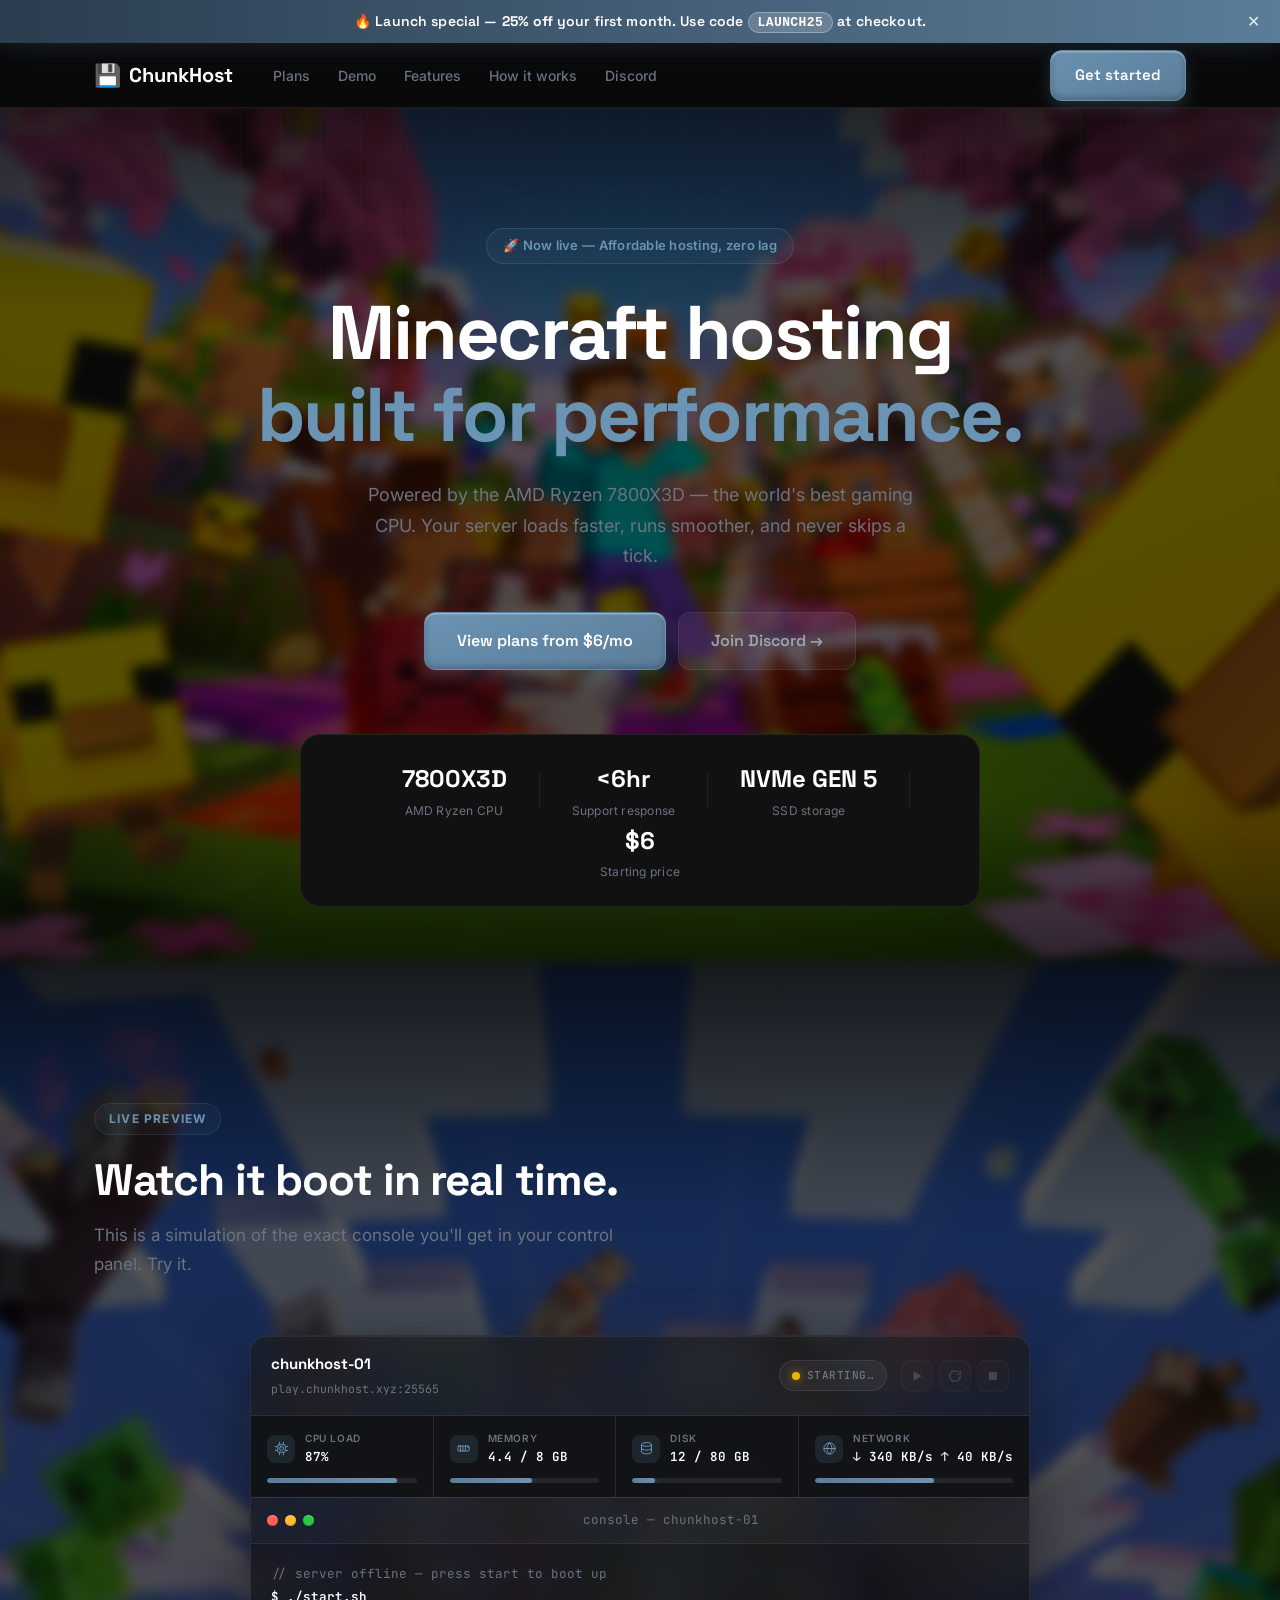
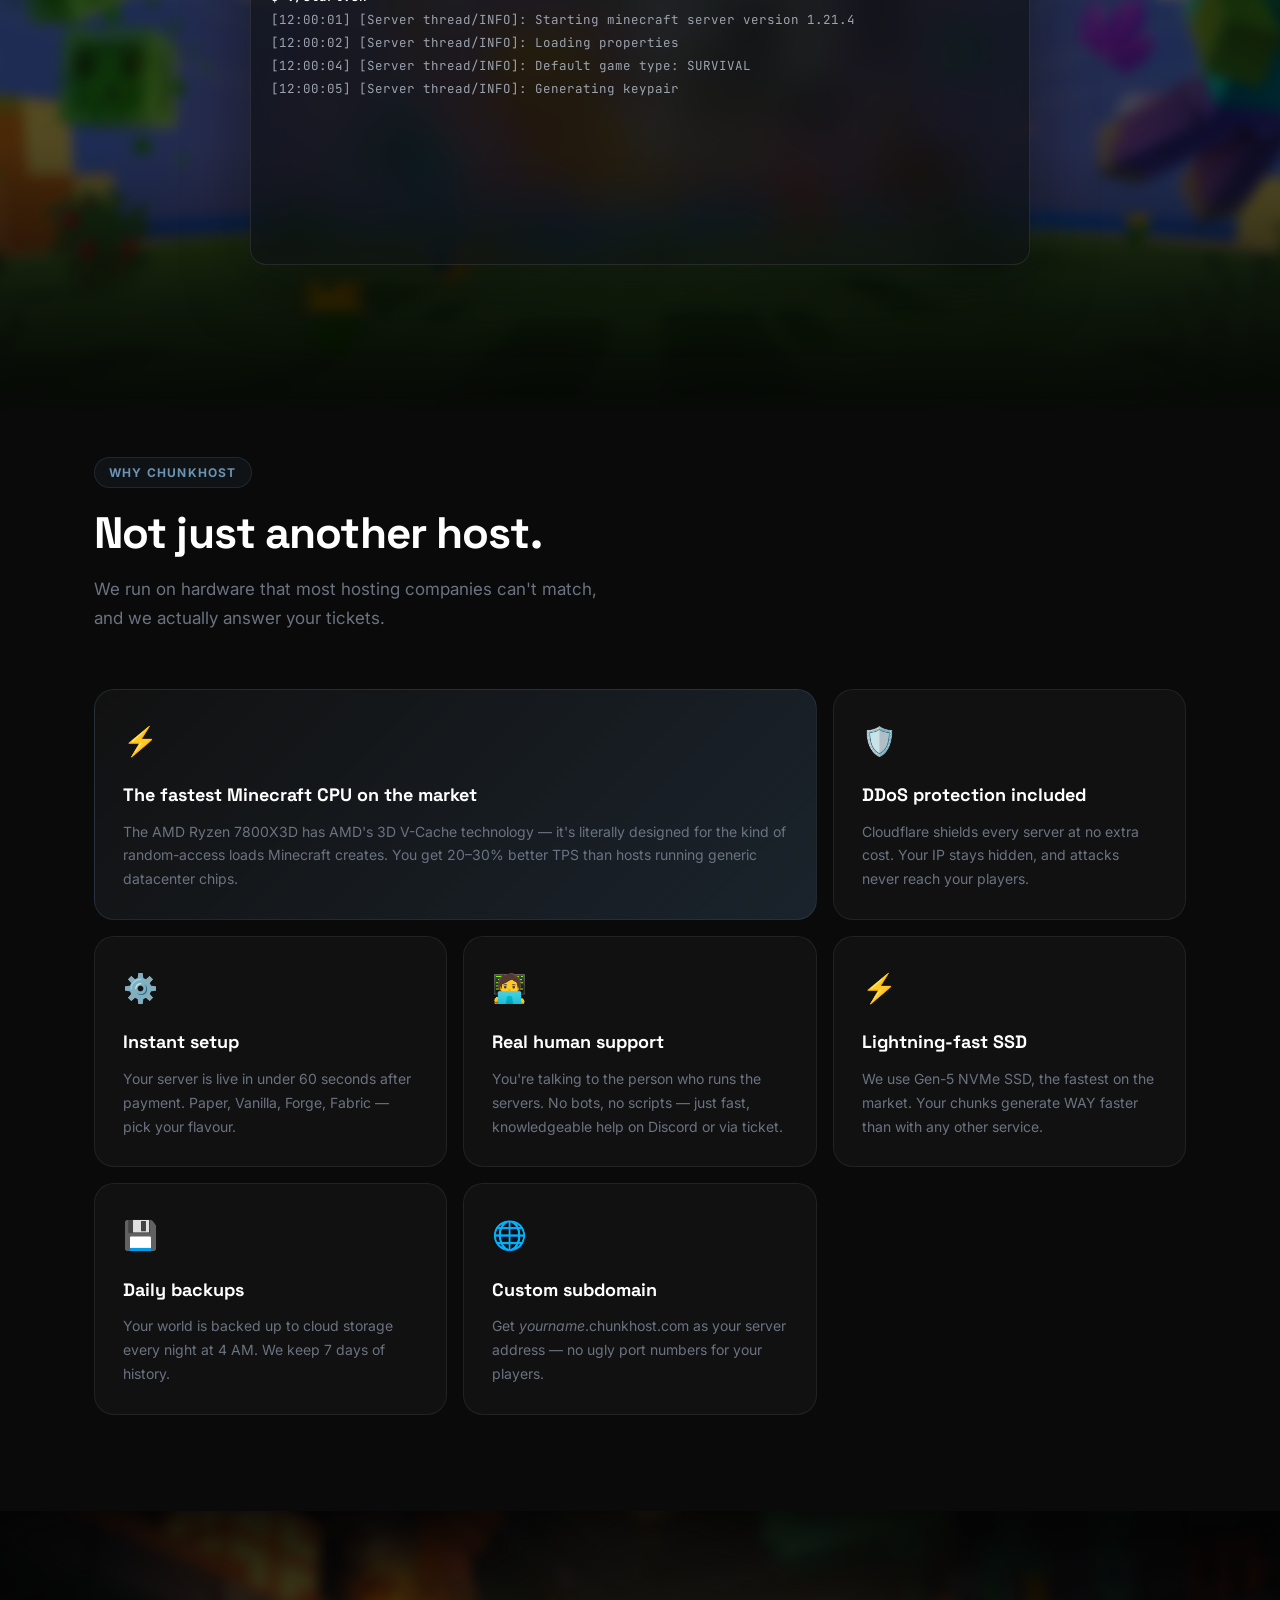
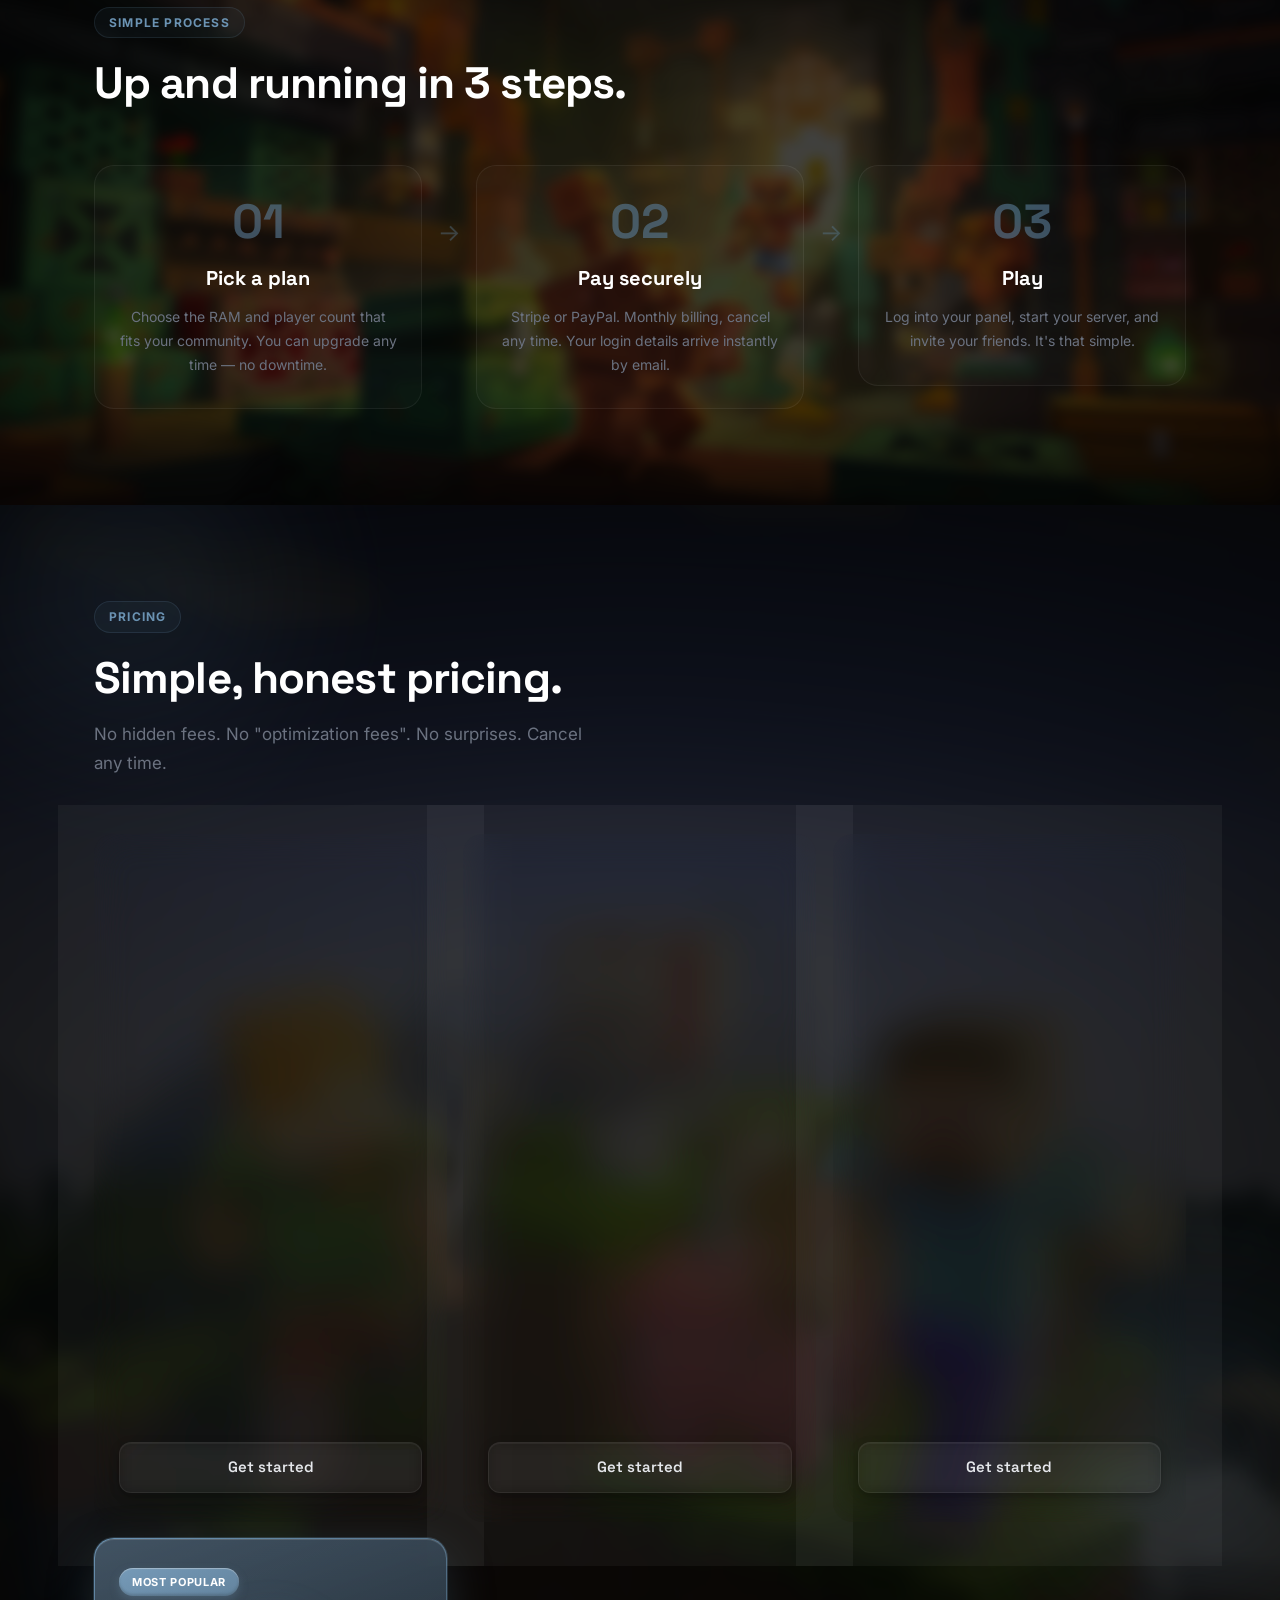
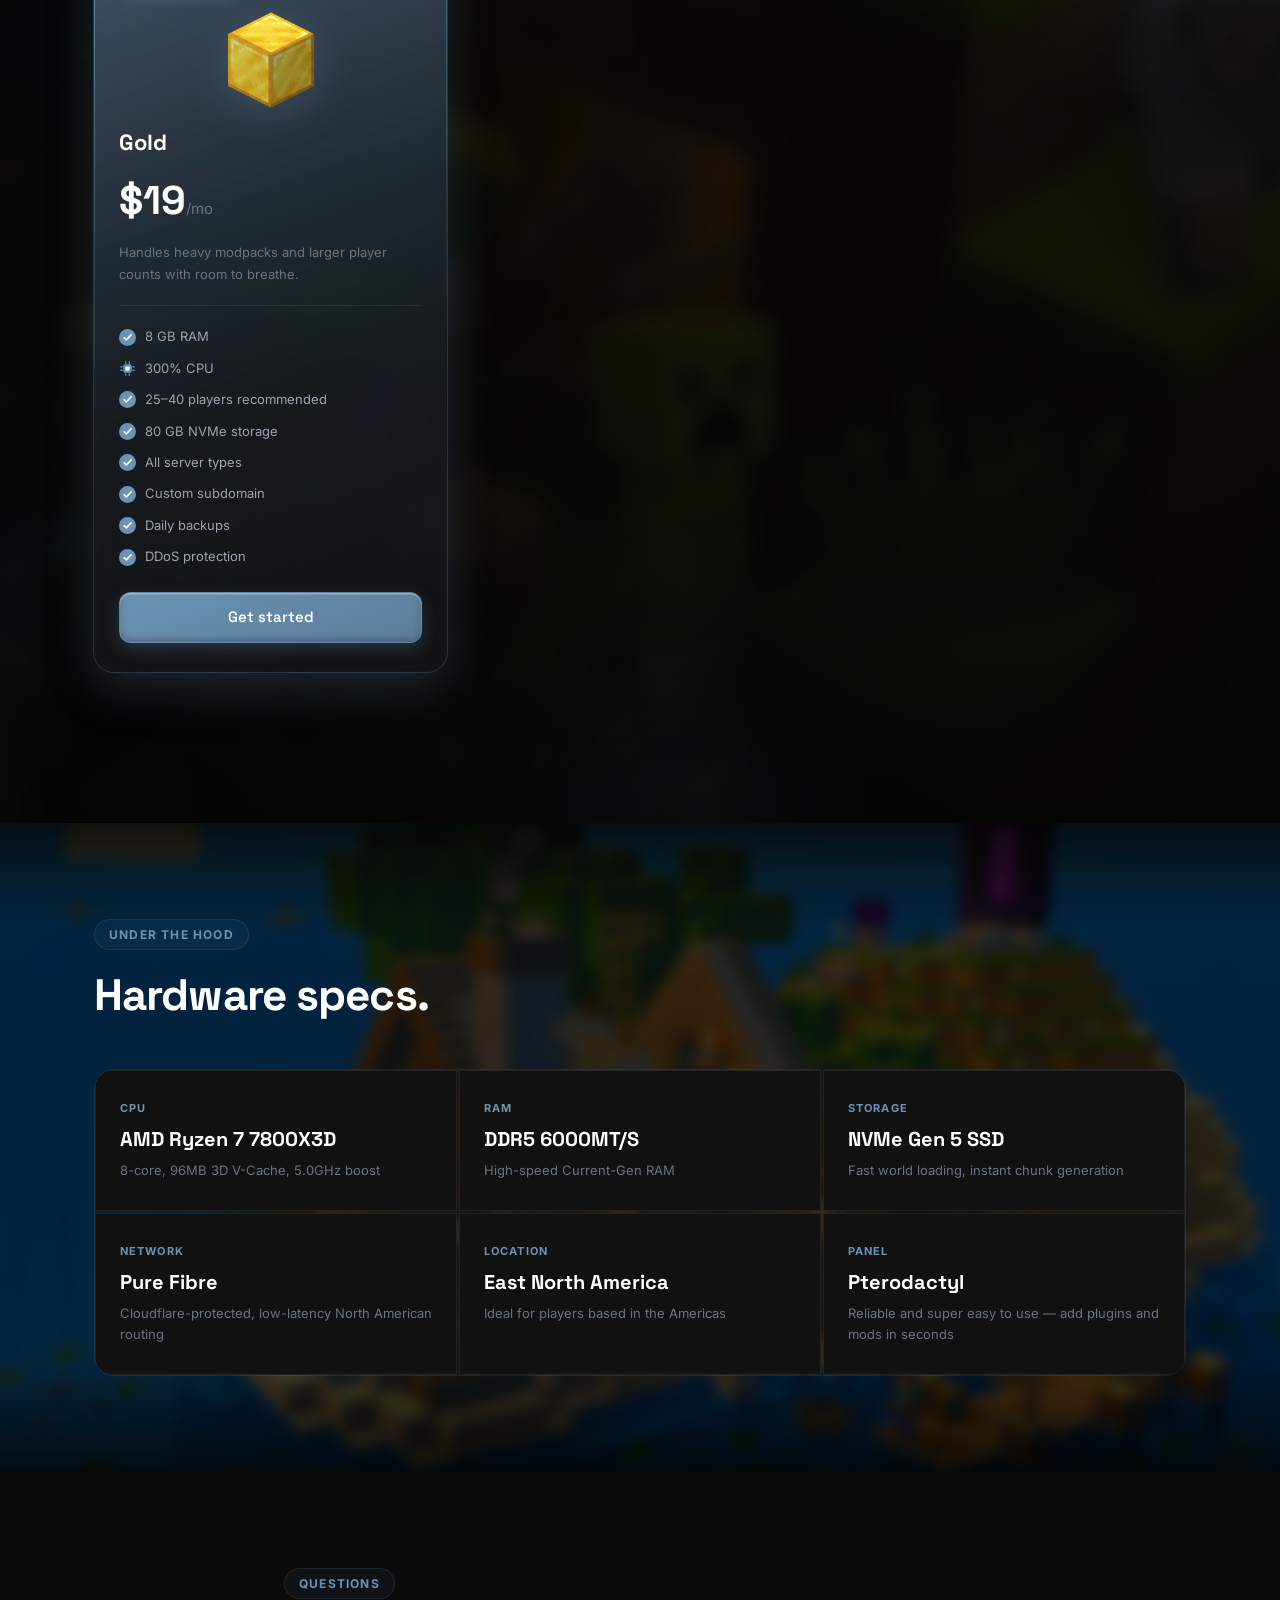
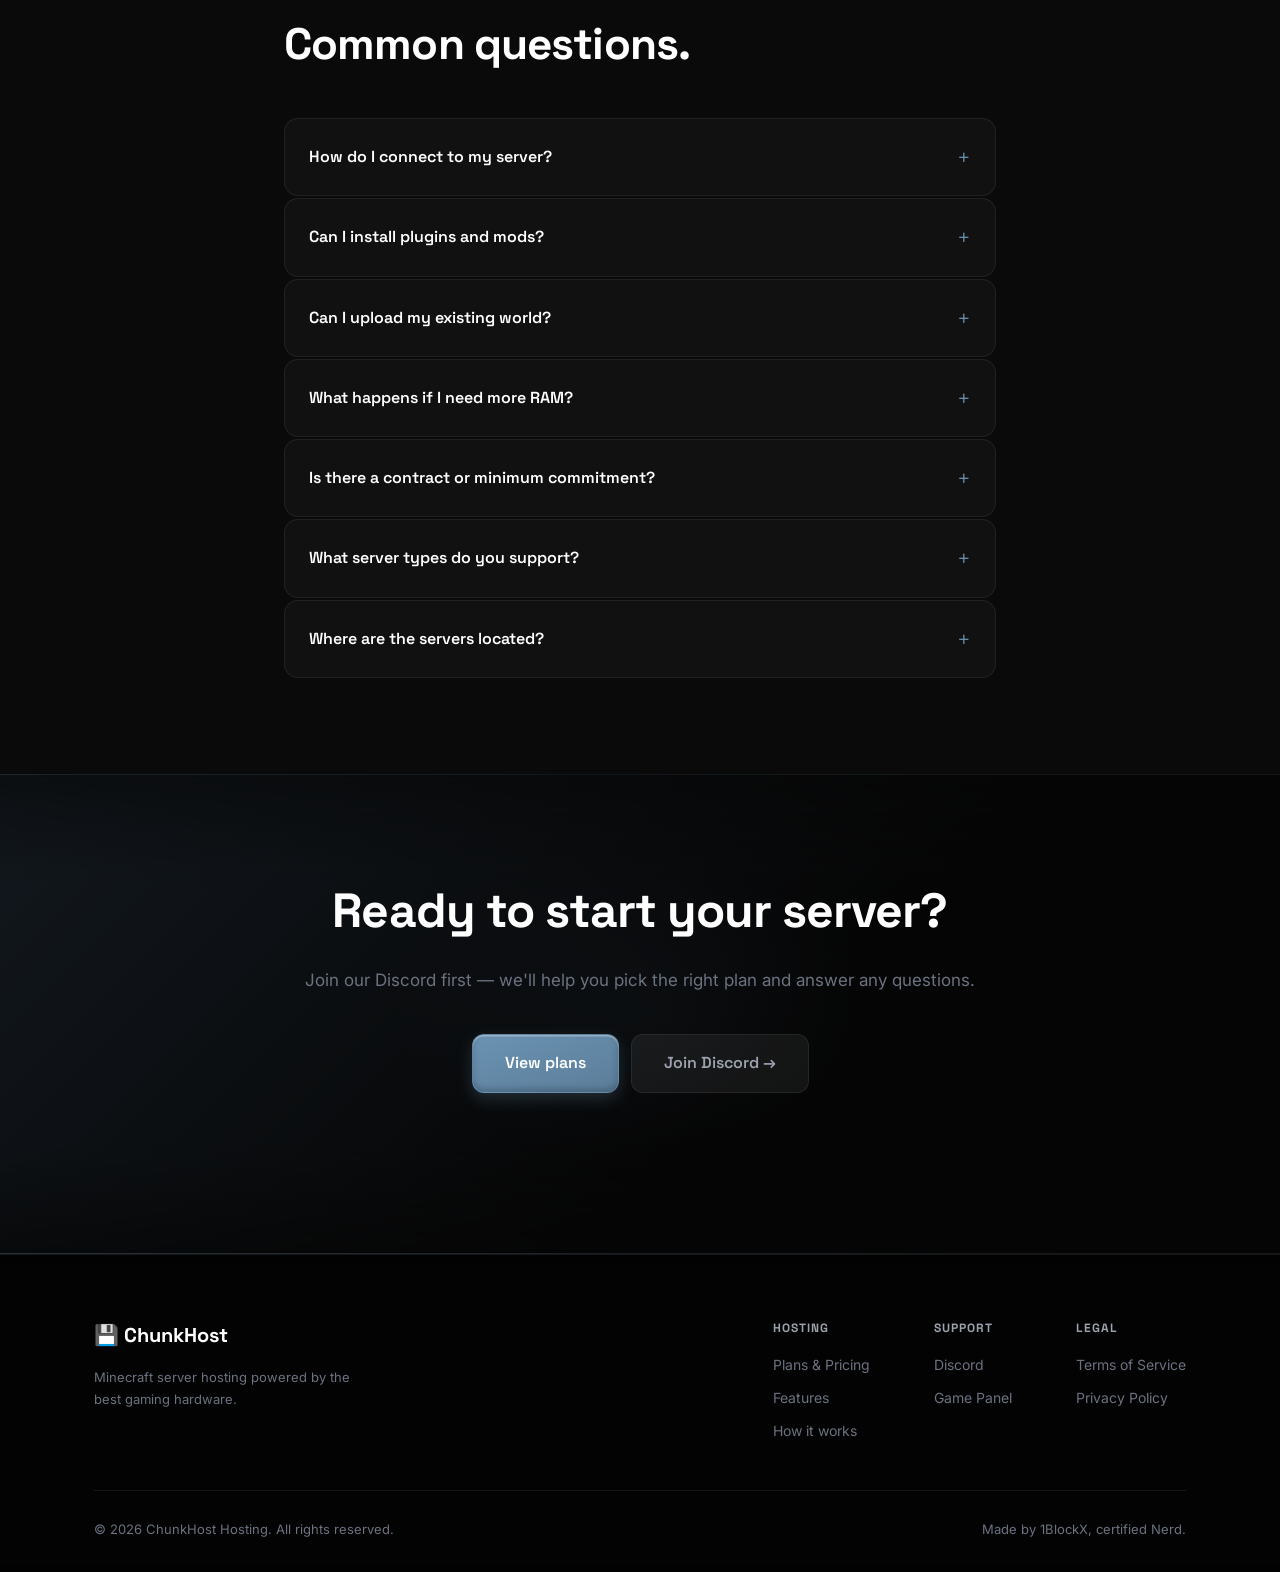
==== commit 66bff953: "Update index.html" ====
--- a/index.html
+++ b/index.html
@@ -499,7 +499,7 @@
 
   <!-- CTA BANNER -->
   <section class="cta-banner">
-      <div class="bg-photo" style="--bg-image:url('wallpaper_minecraft_caves_cliffs(part1)_2560x1440.png')" aria-hidden="true"></div>
+      <div class="bg-photo" style="--bg-image:url('wallpaper_minecraft_trickytrials_2560x1440.png')" aria-hidden="true"></div>
     <div class="container">
       <h2 class="cta-title">Ready to start your server?</h2>
       <p class="cta-sub">Join our Discord first — we'll help you pick the right plan and answer any questions.</p>
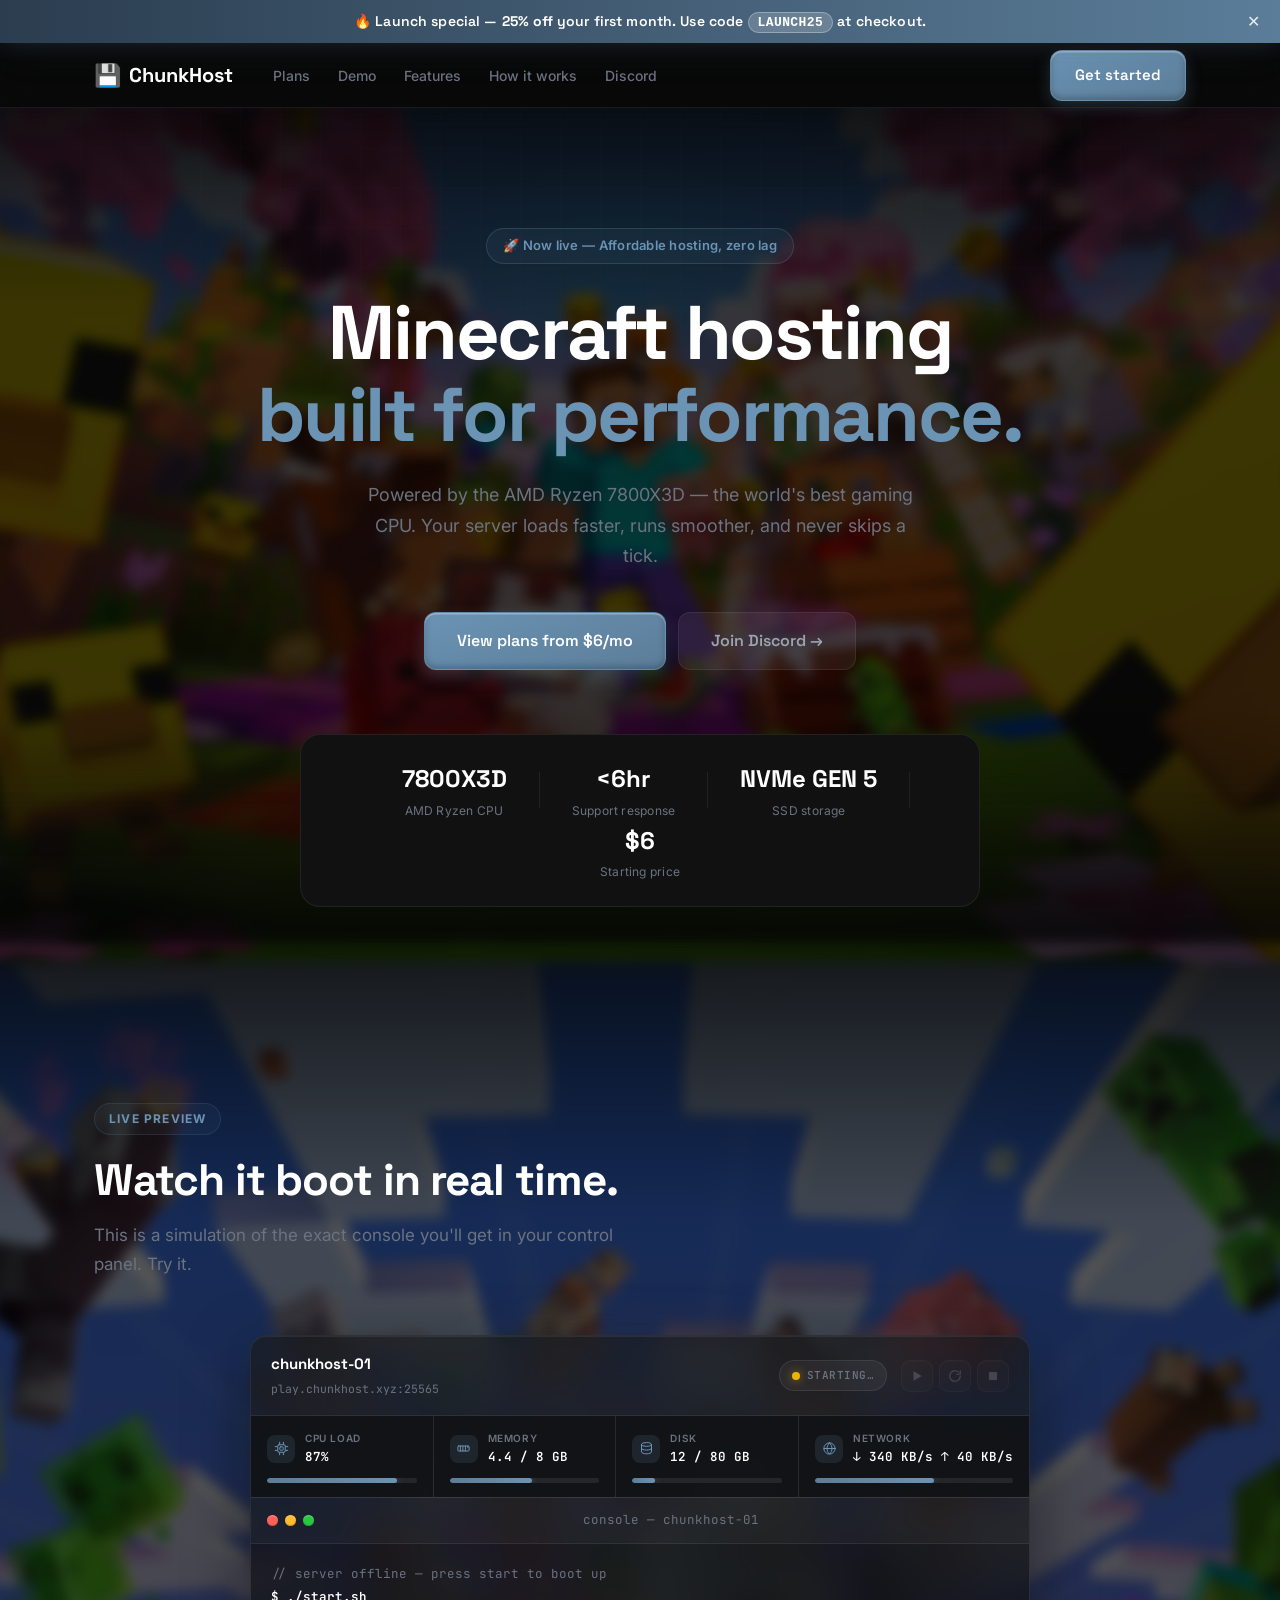
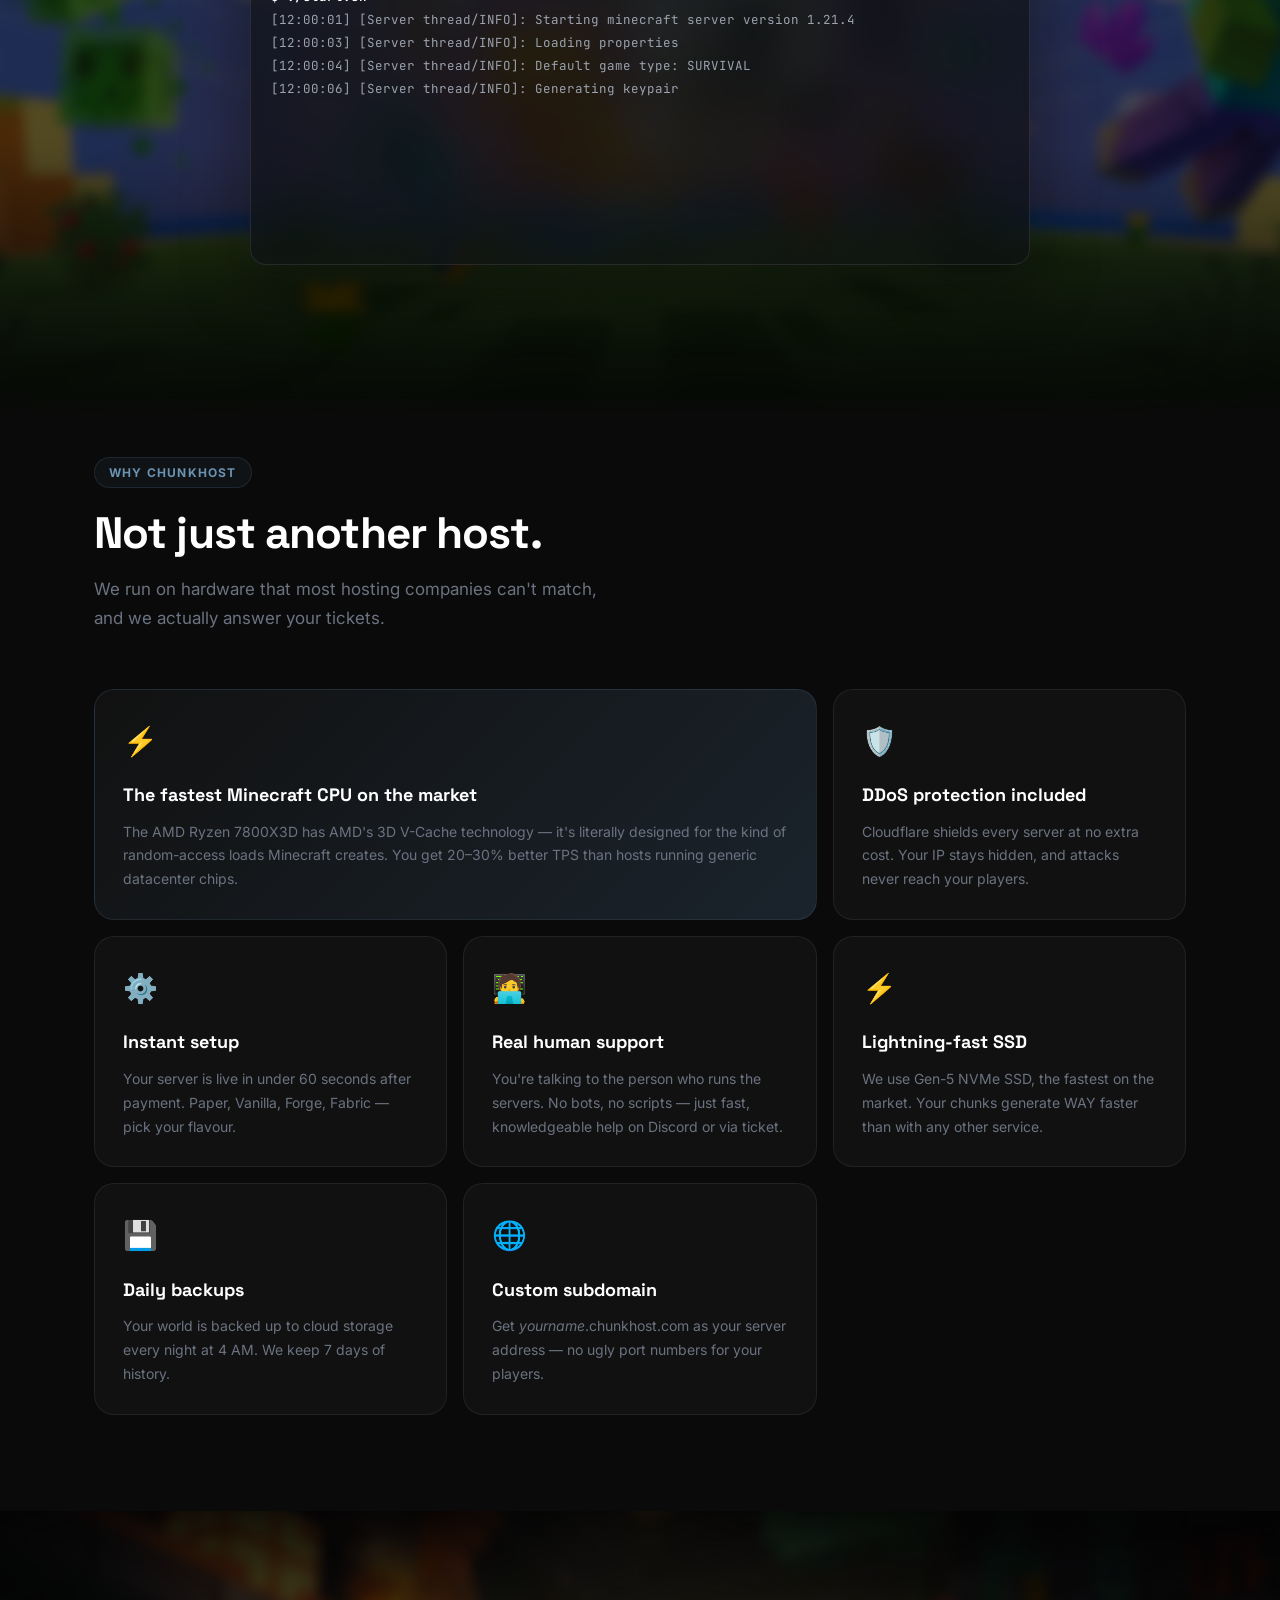
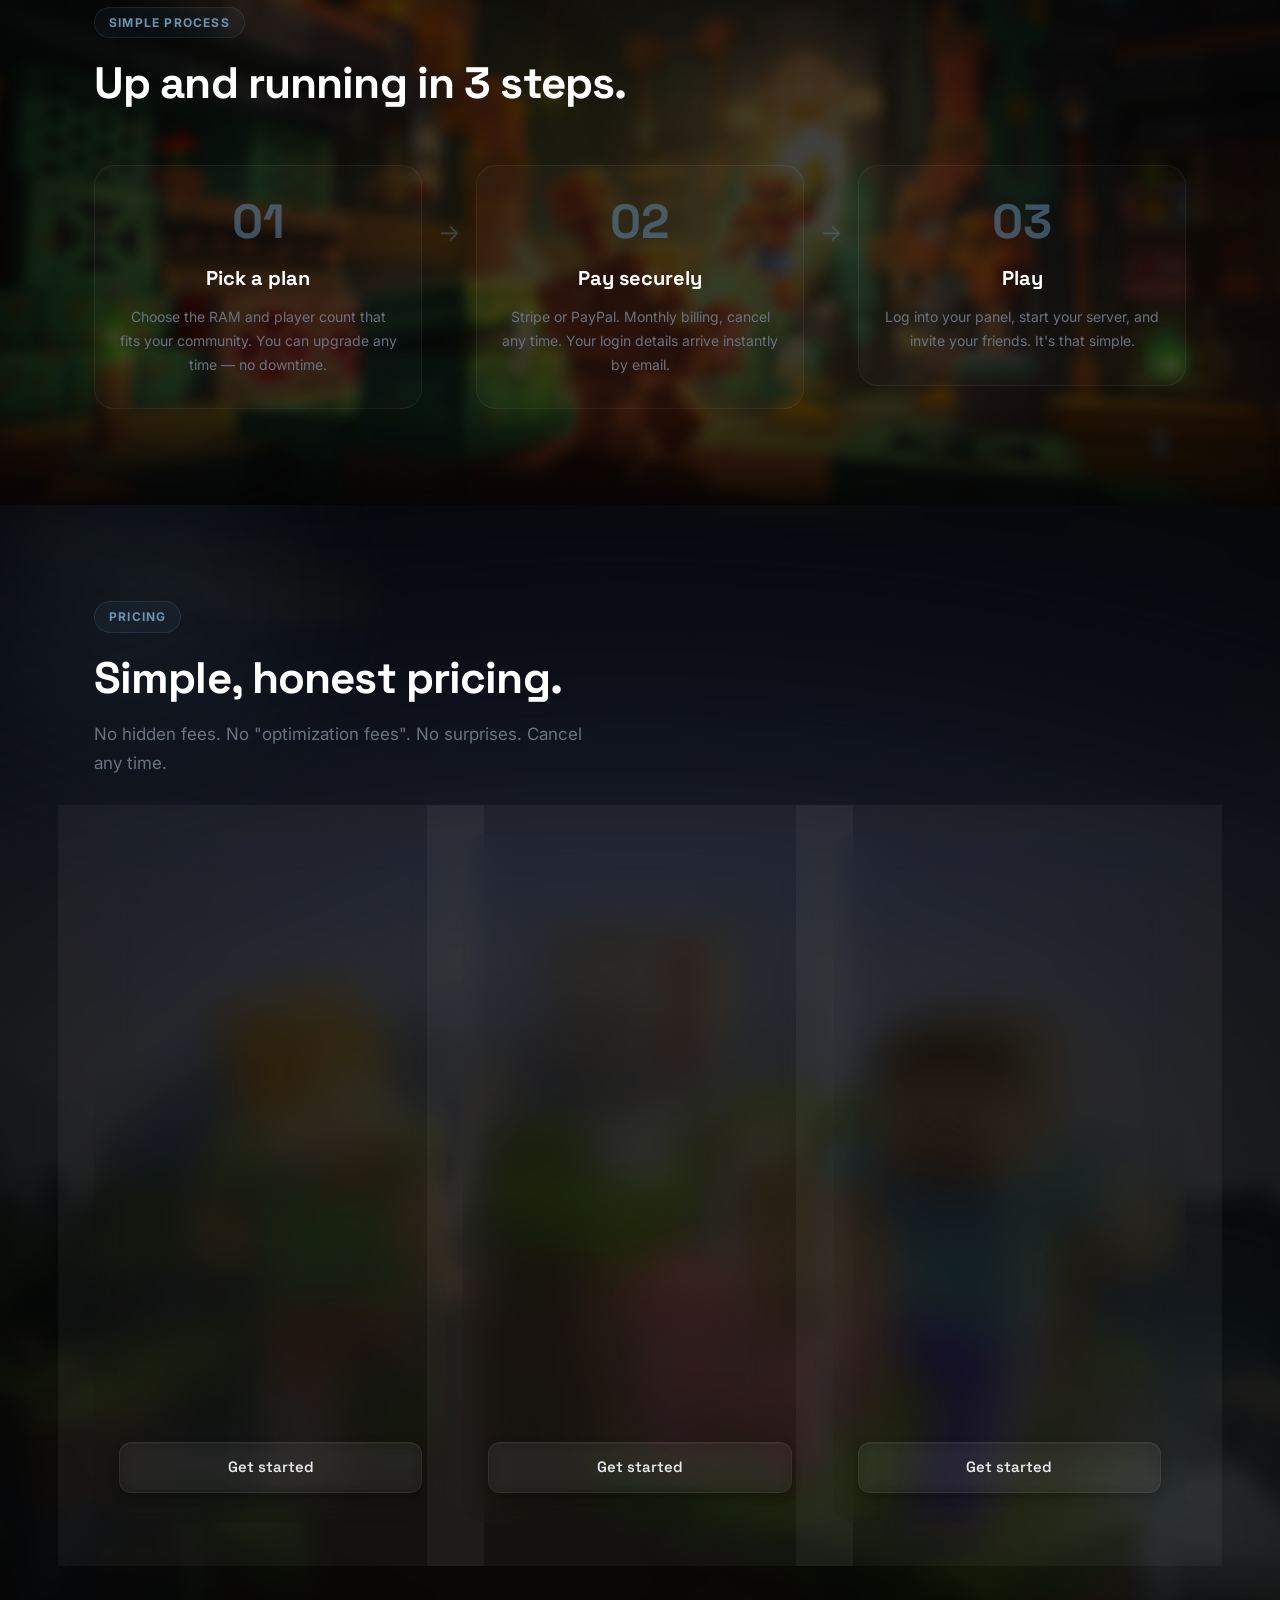
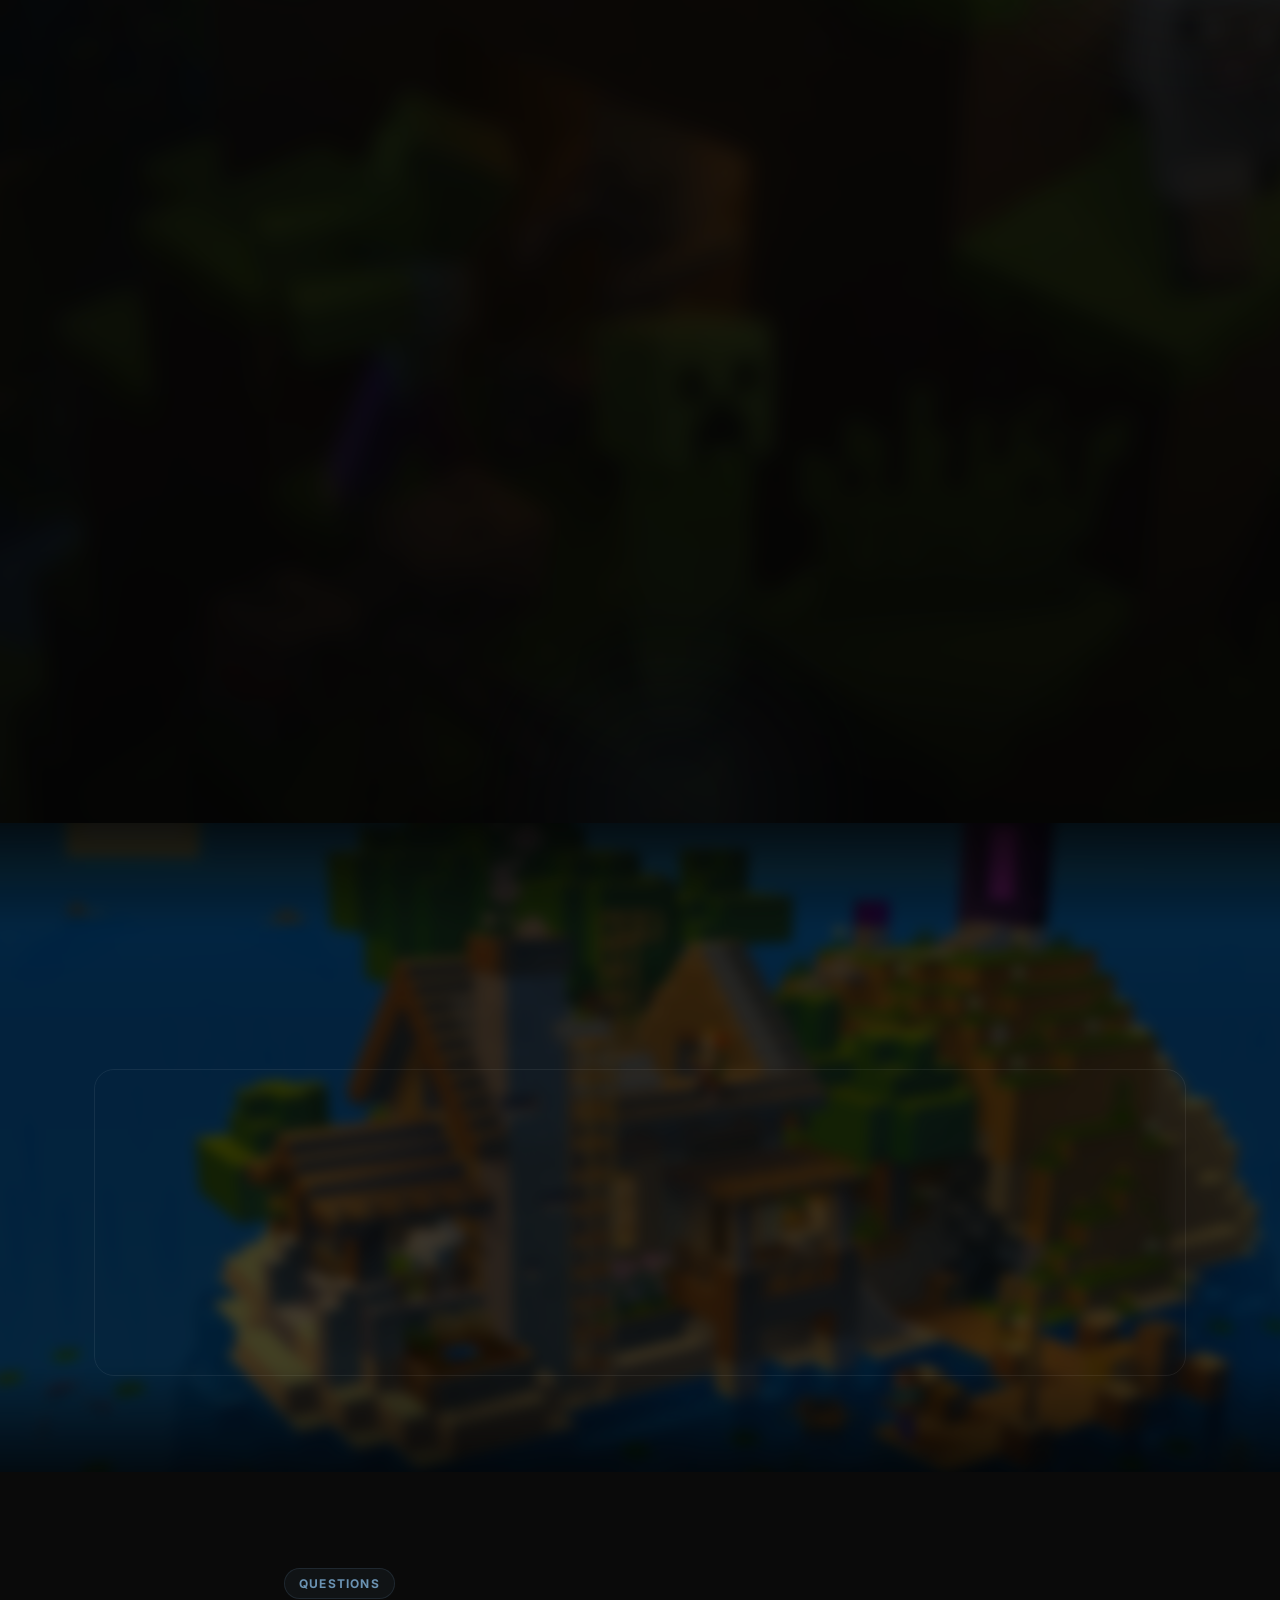
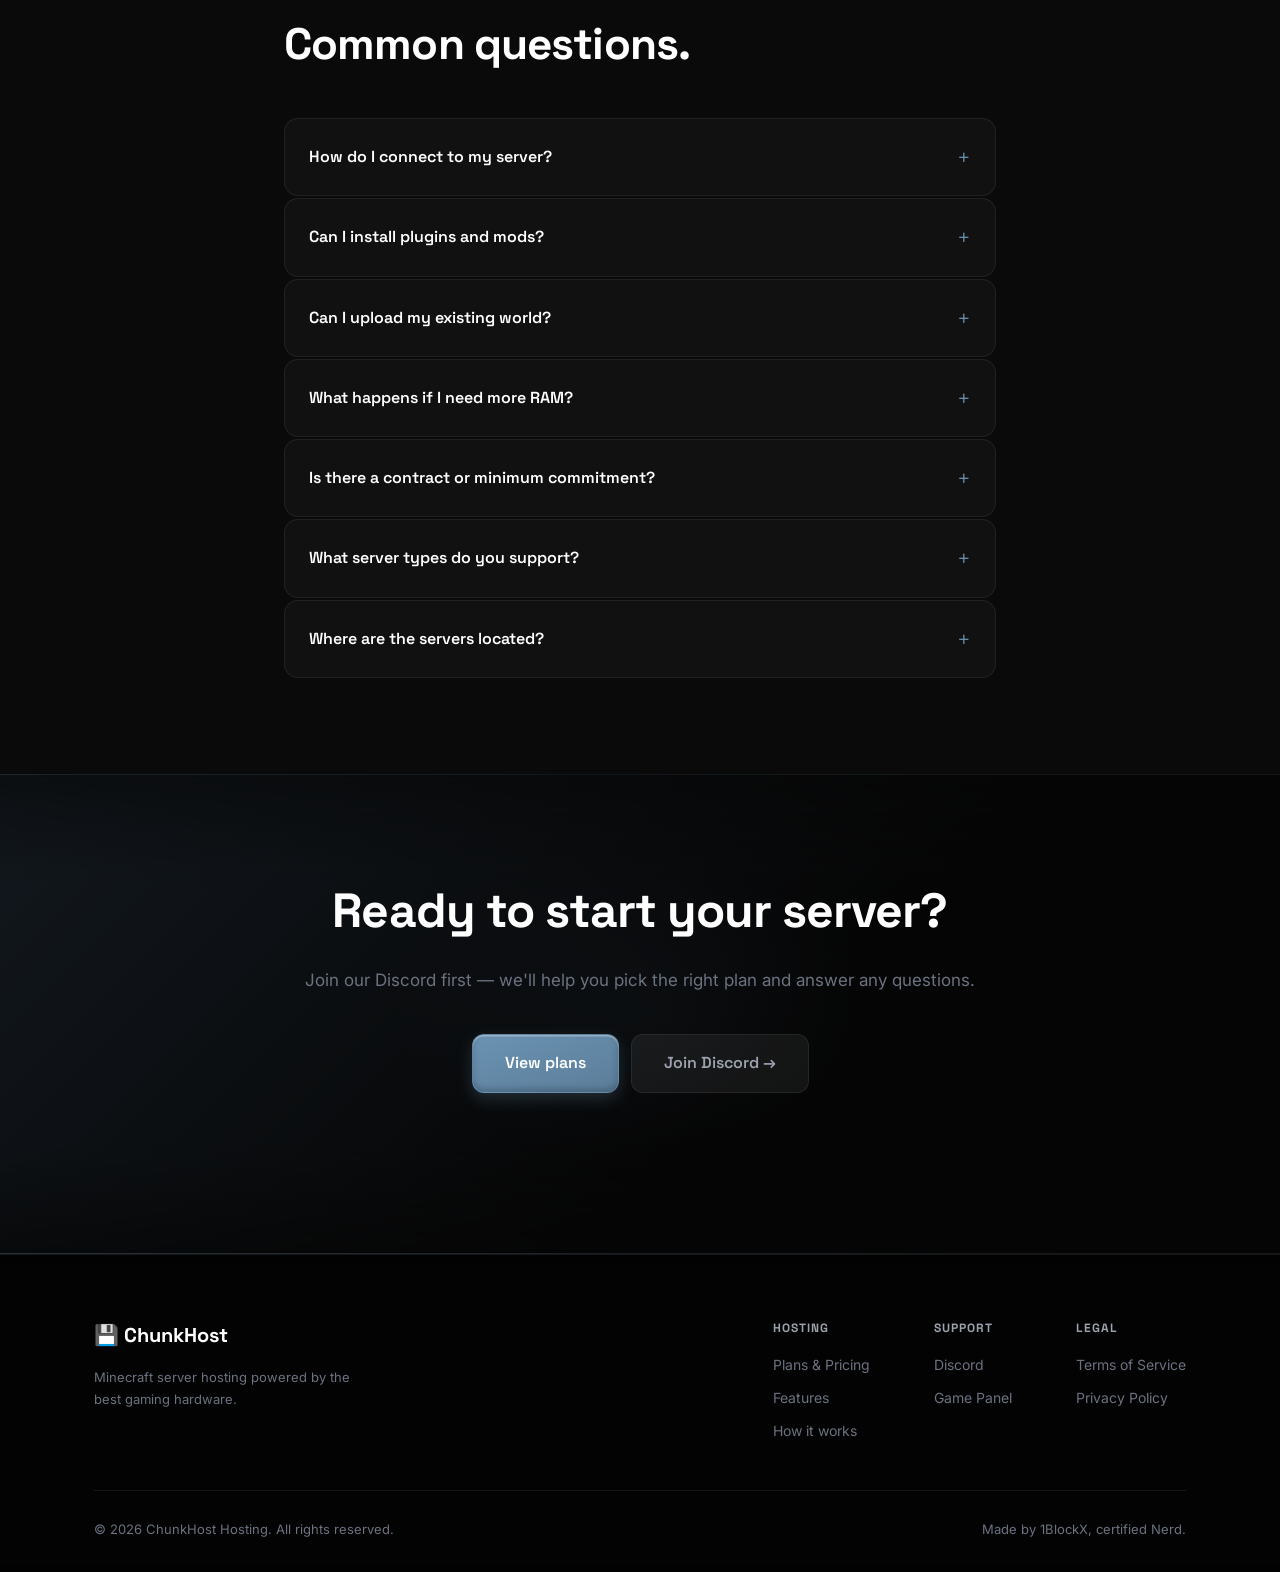
==== commit 3fba346f: "Update index.html" ====
--- a/index.html
+++ b/index.html
@@ -196,6 +196,7 @@
 
   <!-- FEATURES -->
   <section class="section" id="features">
+    <div class="bg-photo" style="--bg-image:url('MCV_SummerDropKeyArt_NetDownloadableWallpaper_2560x1440.png')" aria-hidden="true"></div>
     <div class="container">
       <div class="section-label">Why ChunkHost</div>
       <h2 class="section-title">Not just another host.</h2>
--- a/style.css
+++ b/style.css
@@ -82,7 +82,7 @@
 .bg-photo--2 { background-image: url("Minecraft_Fall_Drop_Campaign_Key_Art_DotNet_Downloadable_Wallpaper_2560x1440.png"); }
 .bg-photo--3 { background-image: url("wallpaper_minecraft_caves_cliffs(part1)_2560x1440.png"); }
 .bg-photo--4 { background-image: url("wallpaper_minecraft_island_2560x1440.png"); }
-.bg-photo--5 { background-image: url("wallpaper5.png"); }
+.bg-photo--5 { background-image: url("wallpaper_minecraft_trickytrials_2560x1440.png"); }
 .bg-photo::after {
   content: '';
   position: absolute;
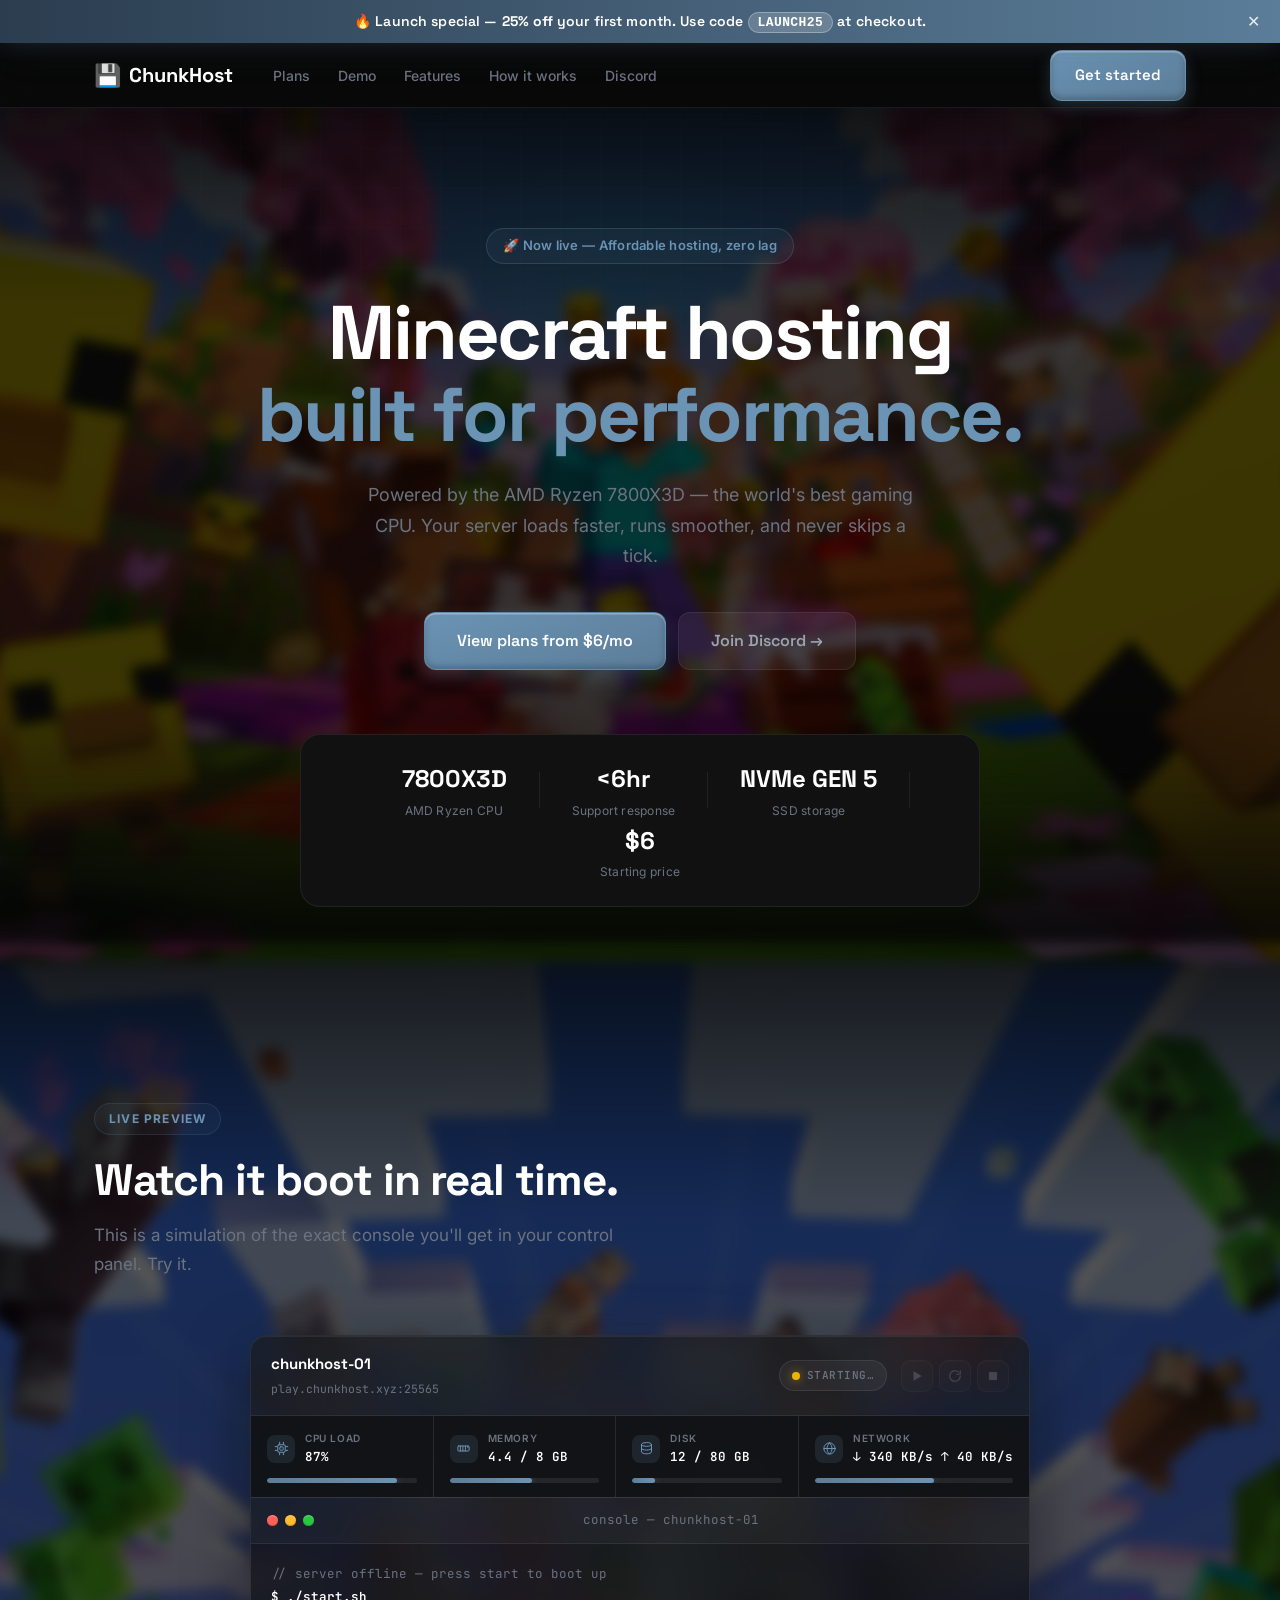
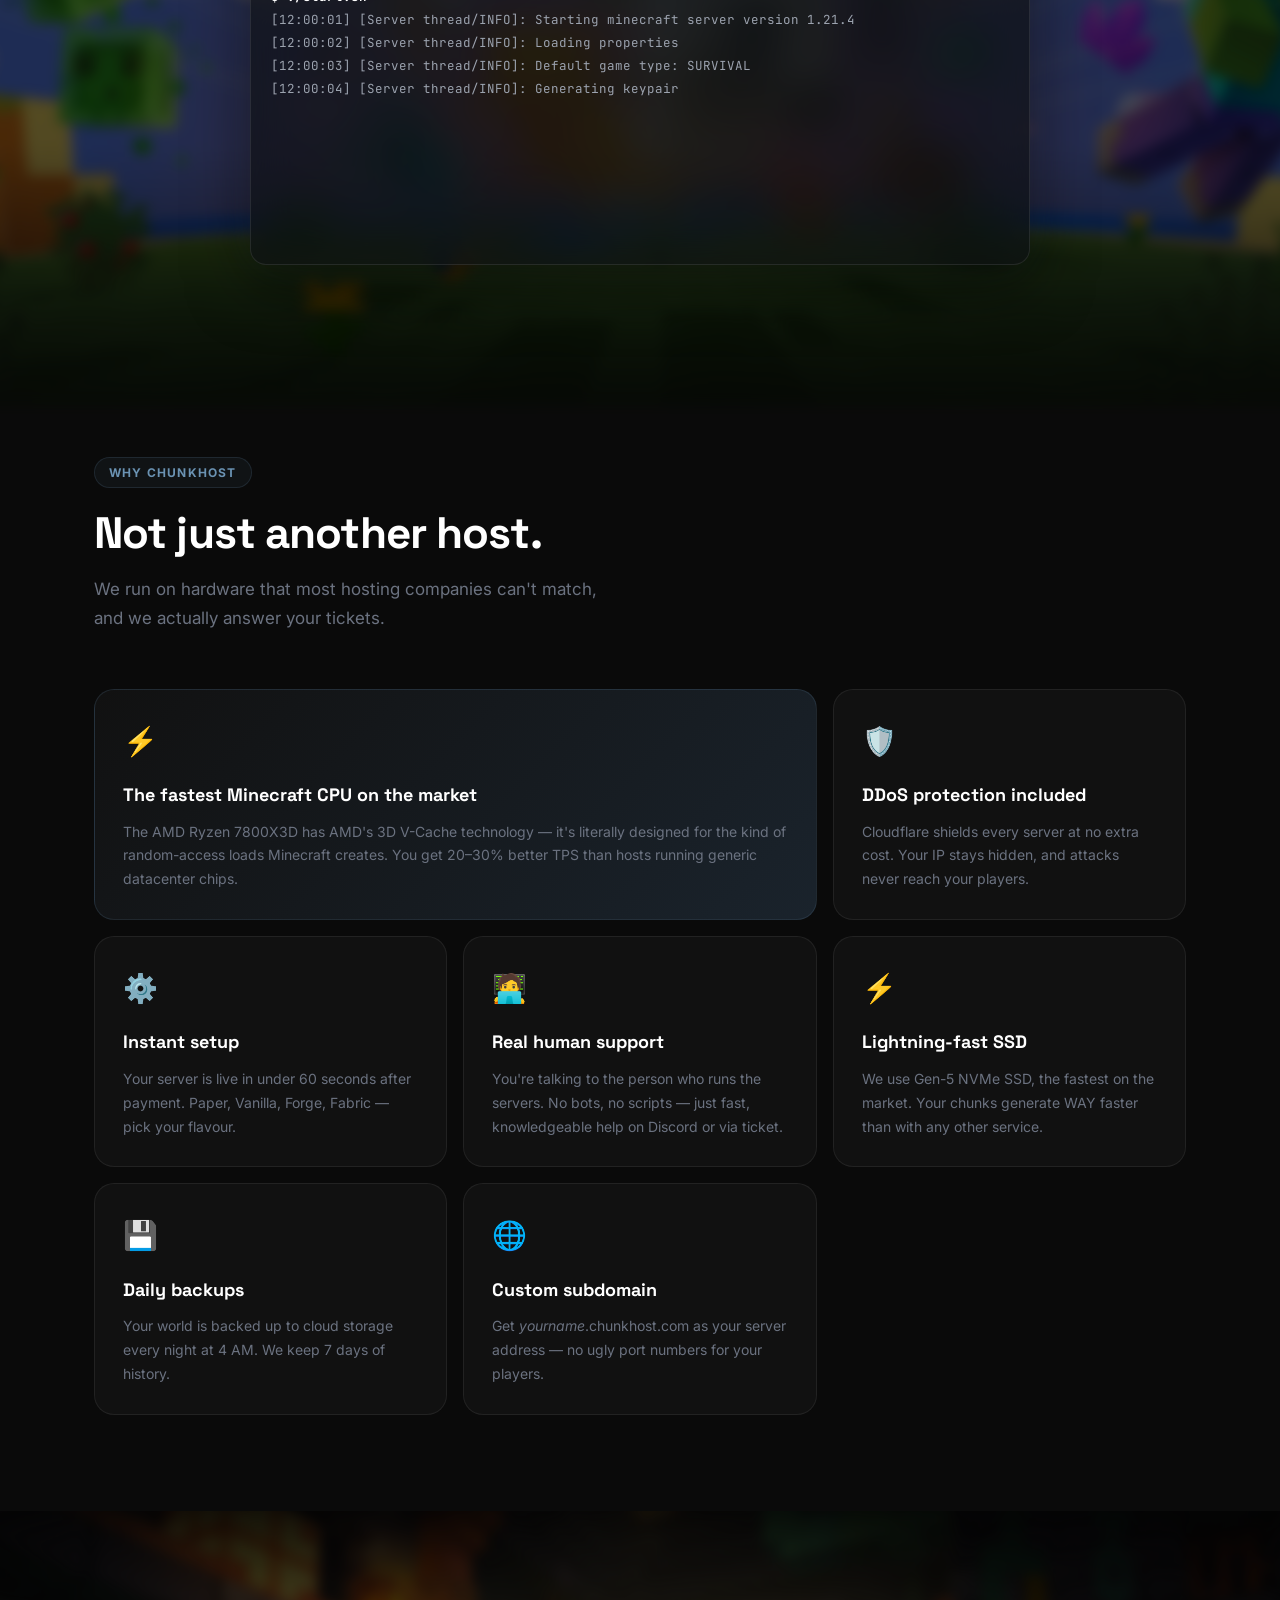
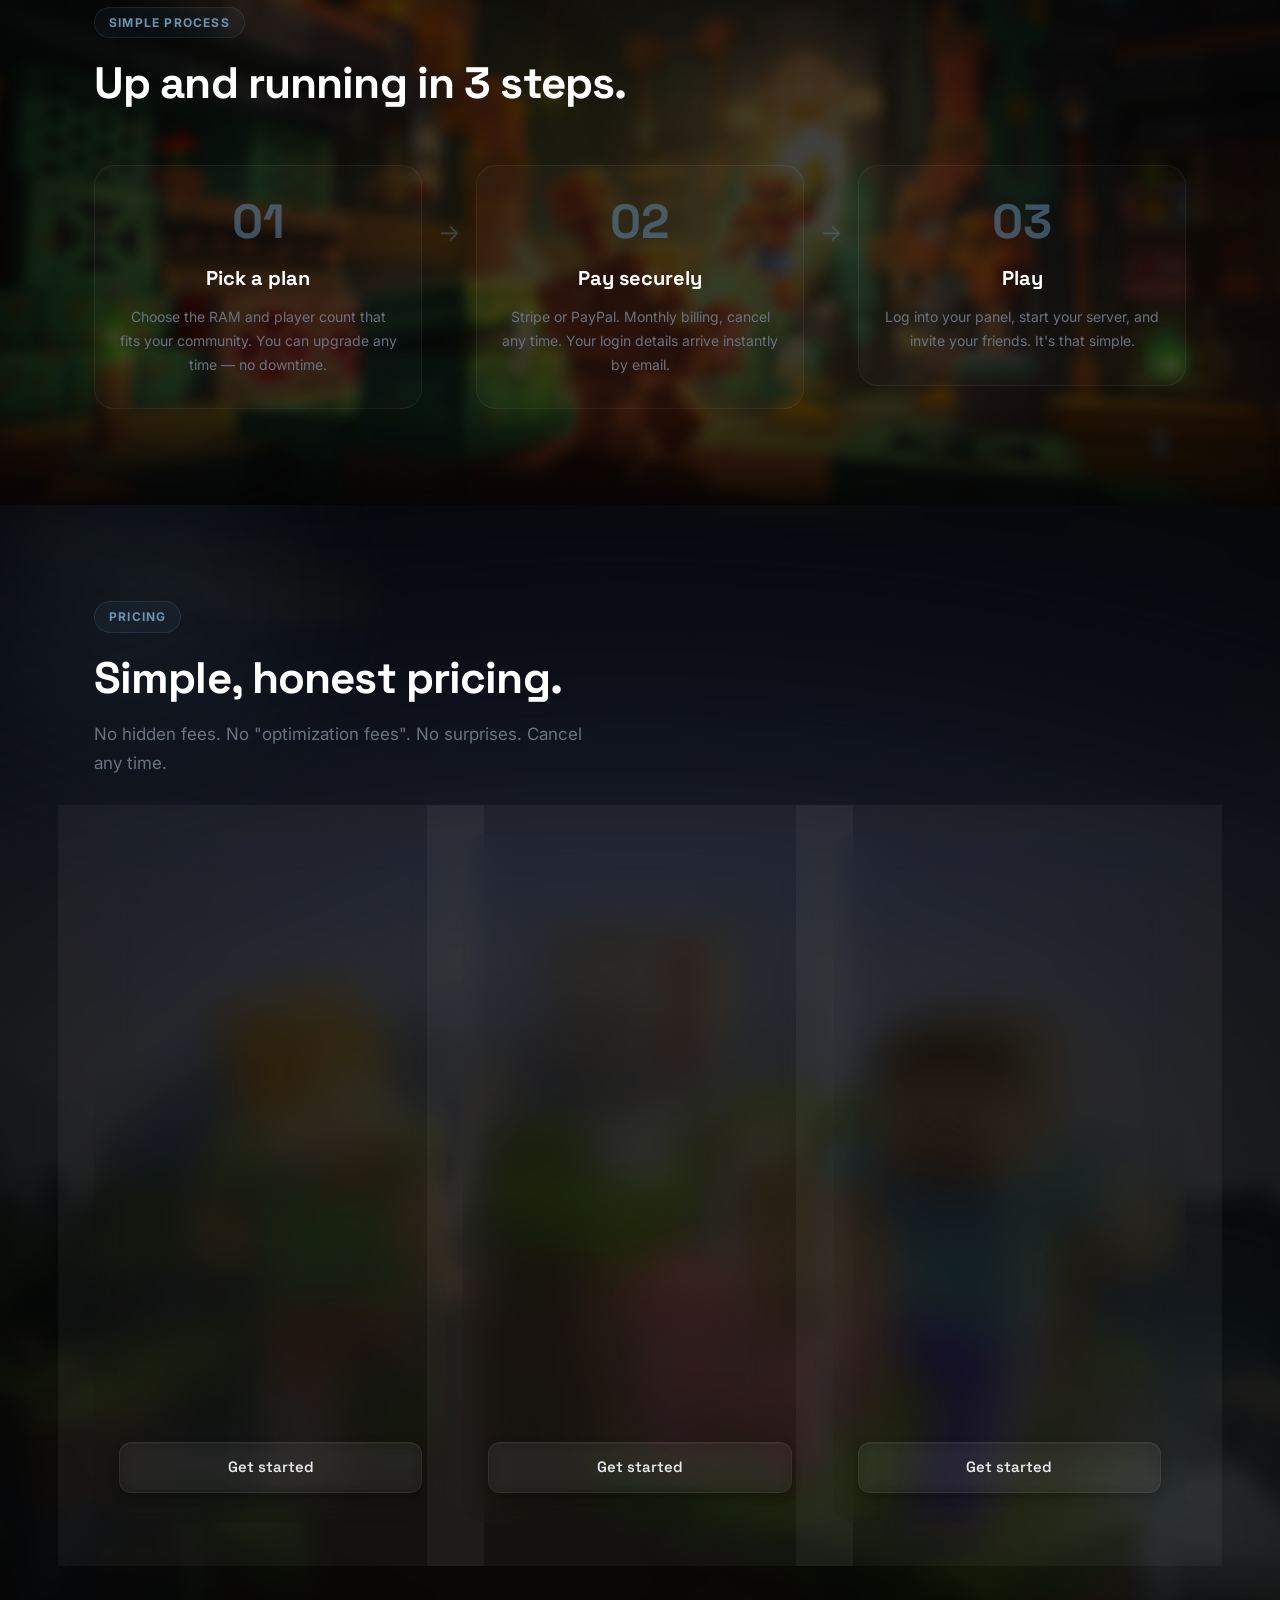
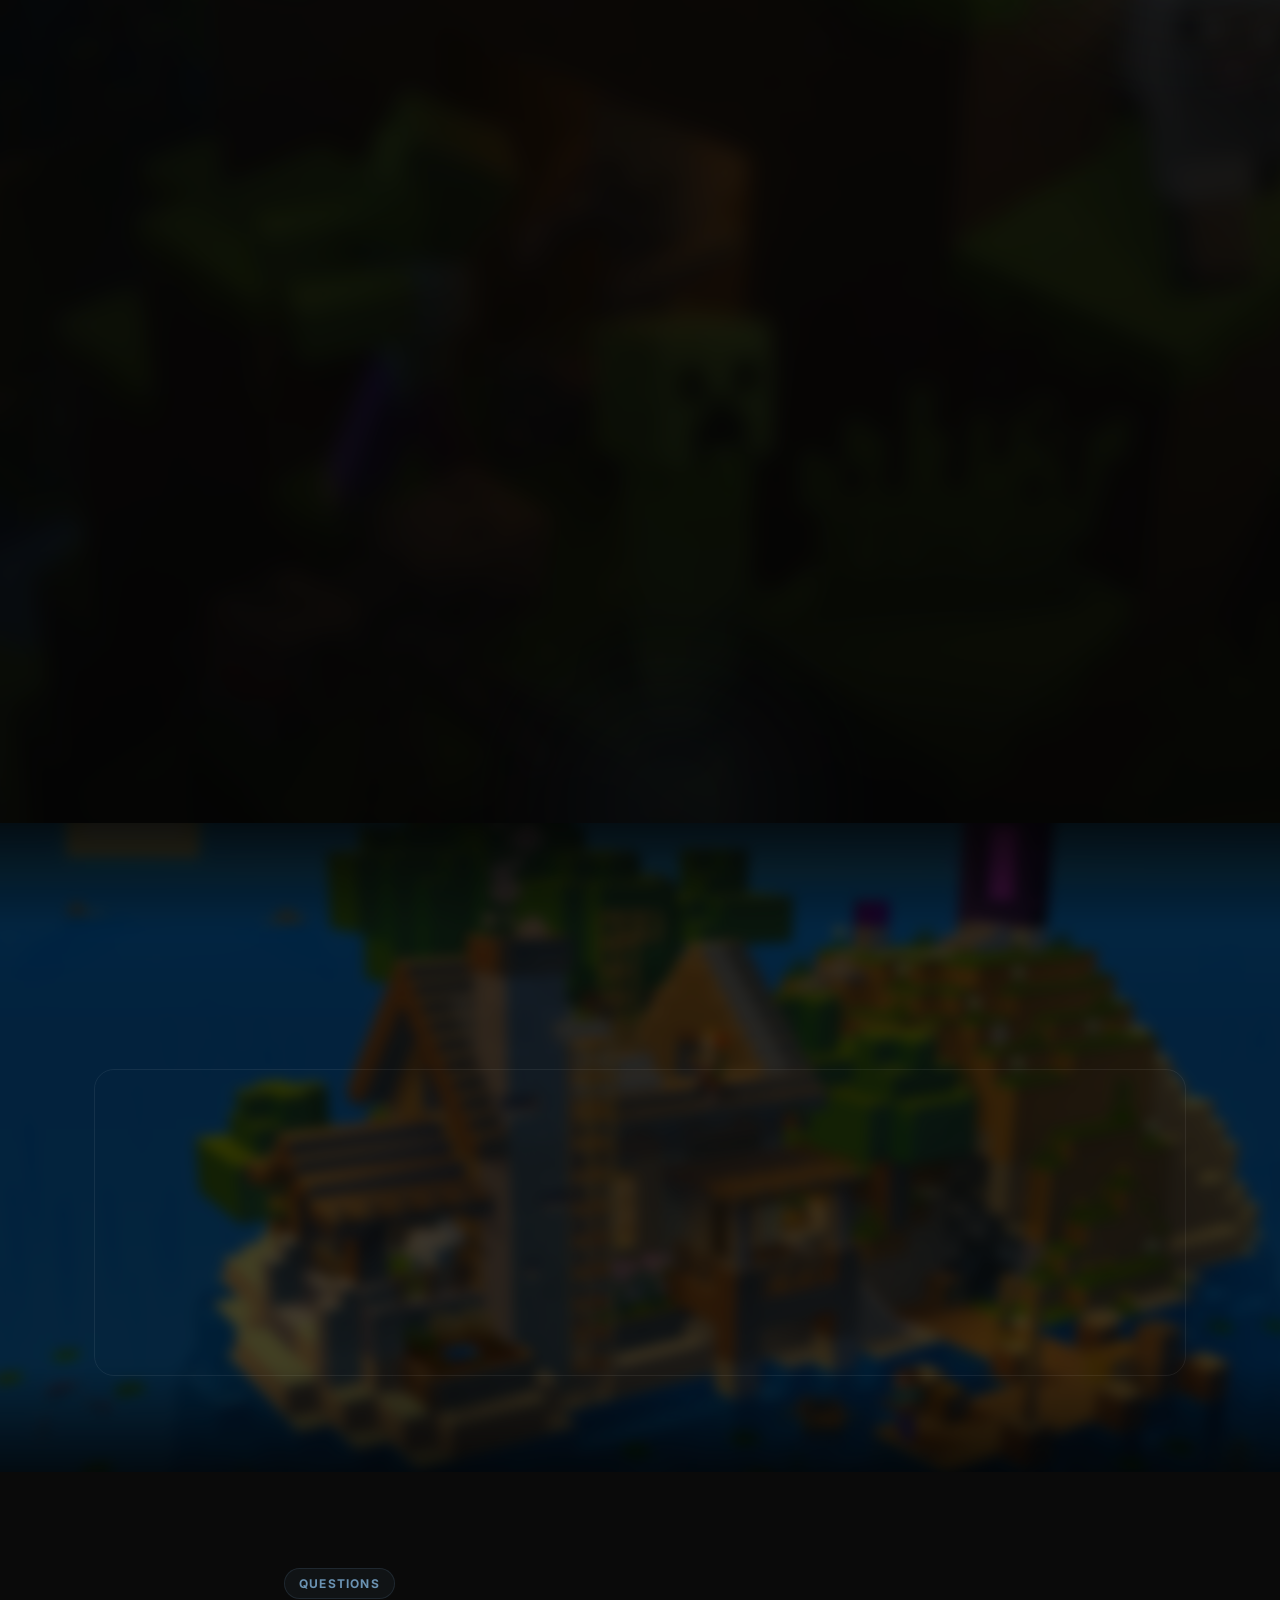
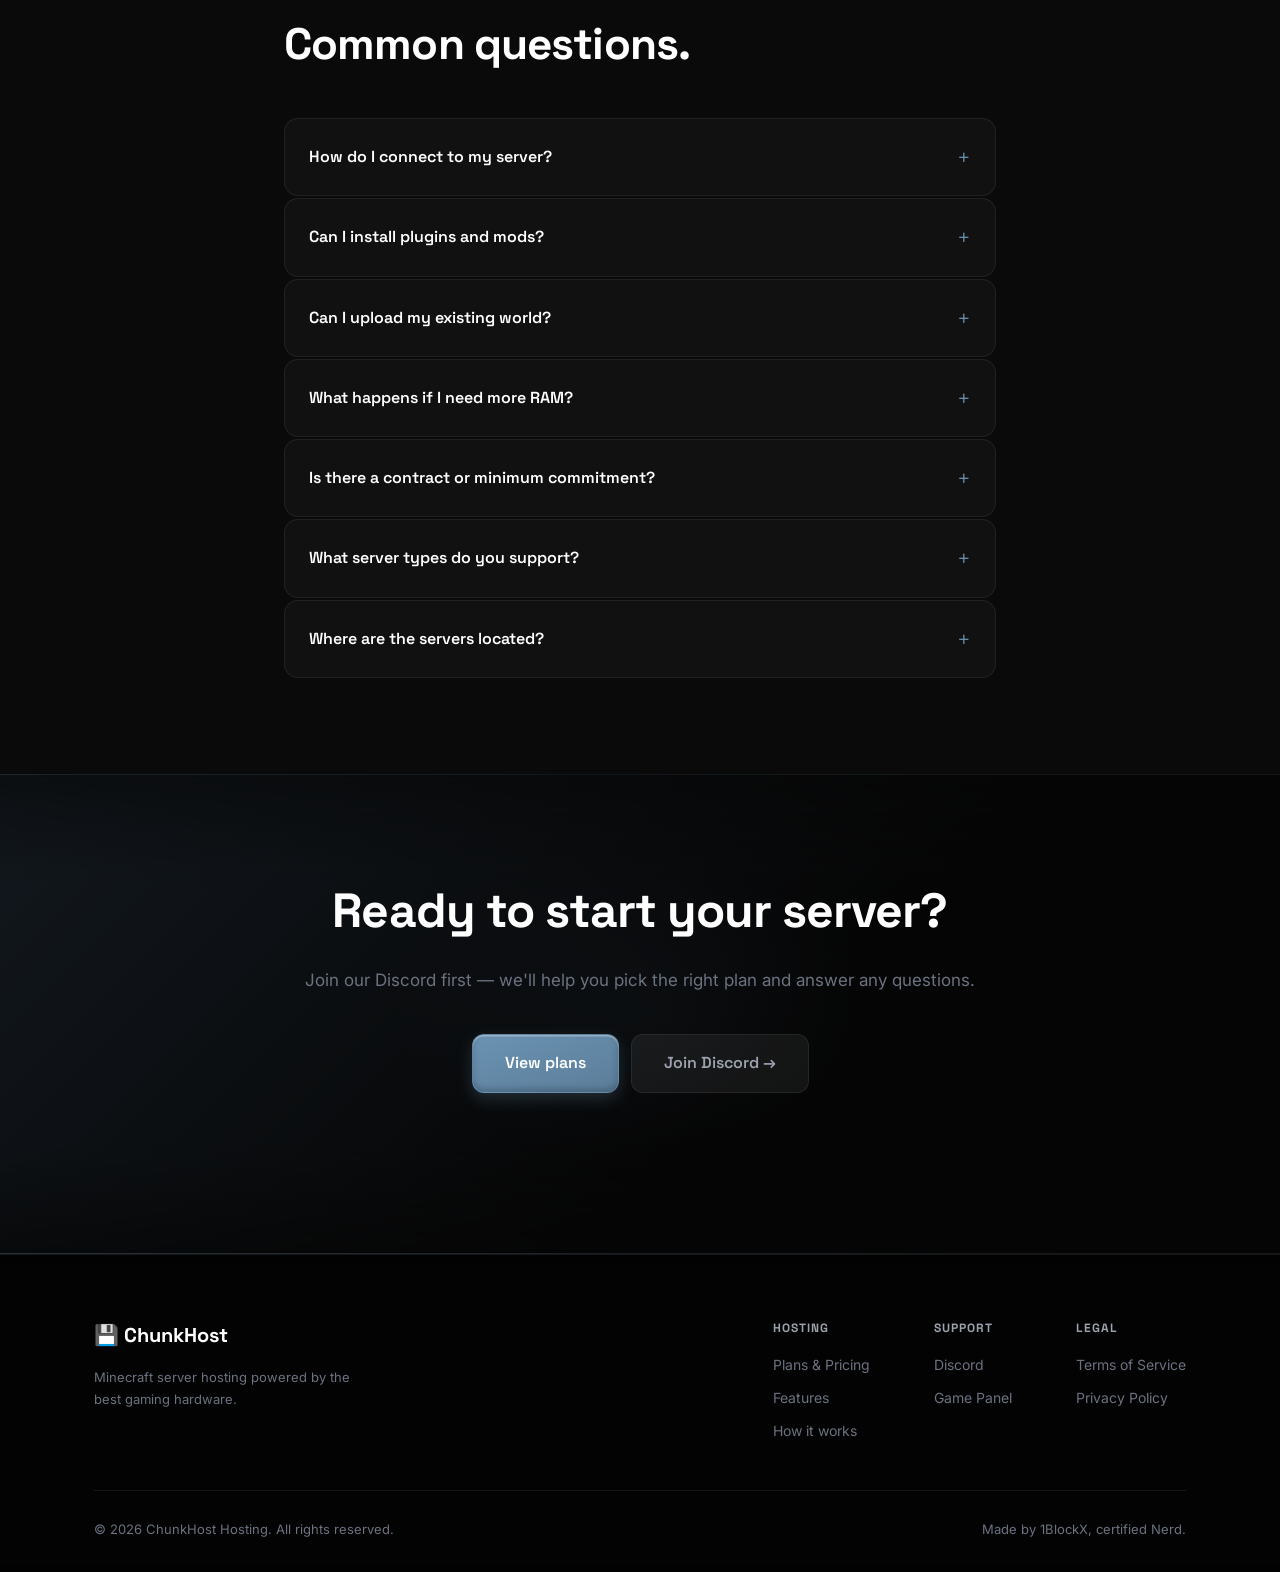
==== commit 8e1bb158: "Update index.html" ====
--- a/index.html
+++ b/index.html
@@ -93,7 +93,7 @@
   <!-- LIVE TERMINAL DEMO -->
   <section class="section terminal-section" id="live-demo">
     <div class="container">
-      <div class="bg-photo" style="--bg-image:url('wallpaper_minecraft_caves_cliffs(part1)_2560x1440.png')" aria-hidden="true"></div>
+<div class="bg-photo bg-photo--3" aria-hidden="true"></div>
       <div class="section-label">Live preview</div>
       <h2 class="section-title">Watch it boot in real time.</h2>
       <p class="section-sub">This is a simulation of the exact console you'll get in your control panel. Try it.</p>
@@ -196,7 +196,7 @@
 
   <!-- FEATURES -->
   <section class="section" id="features">
-    <div class="bg-photo" style="--bg-image:url('MCV_SummerDropKeyArt_NetDownloadableWallpaper_2560x1440.png')" aria-hidden="true"></div>
+<div class="bg-photo bg-photo--6" aria-hidden="true"></div>
     <div class="container">
       <div class="section-label">Why ChunkHost</div>
       <h2 class="section-title">Not just another host.</h2>
@@ -243,7 +243,7 @@
 
   <!-- HOW IT WORKS -->
   <section class="section section--dark" id="how">
-    <div class="bg-photo" style="--bg-image:url('Minecraft_Fall_Drop_Campaign_Key_Art_DotNet_Downloadable_Wallpaper_2560x1440.png')" aria-hidden="true"></div>
+<div class="bg-photo bg-photo--2" aria-hidden="true"></div>
     <div class="container">
       <div class="section-label section-label--dark">Simple process</div>
       <h2 class="section-title" style="color:#fff">Up and running in 3 steps.</h2>
@@ -421,7 +421,7 @@
 
   <!-- SPECS -->
   <section class="section section--gray">
-    <div class="bg-photo" style="--bg-image:url('wallpaper_minecraft_island_2560x1440.png')" aria-hidden="true"></div>
+<div class="bg-photo bg-photo--4" aria-hidden="true"></div>
     <div class="container">
       <div class="section-label">Under the hood</div>
       <h2 class="section-title">Hardware specs.</h2>
@@ -500,7 +500,7 @@
 
   <!-- CTA BANNER -->
   <section class="cta-banner">
-      <div class="bg-photo" style="--bg-image:url('wallpaper_minecraft_trickytrials_2560x1440.png')" aria-hidden="true"></div>
+<div class="bg-photo bg-photo--5" aria-hidden="true"></div>
     <div class="container">
       <h2 class="cta-title">Ready to start your server?</h2>
       <p class="cta-sub">Join our Discord first — we'll help you pick the right plan and answer any questions.</p>
--- a/style.css
+++ b/style.css
@@ -83,6 +83,7 @@
 .bg-photo--3 { background-image: url("wallpaper_minecraft_caves_cliffs(part1)_2560x1440.png"); }
 .bg-photo--4 { background-image: url("wallpaper_minecraft_island_2560x1440.png"); }
 .bg-photo--5 { background-image: url("wallpaper_minecraft_trickytrials_2560x1440.png"); }
+.bg-photo--6 { background-image: url("MCV_SummerDropKeyArt_NetDownloadableWallpaper_2560x1440.png"); }
 .bg-photo::after {
   content: '';
   position: absolute;
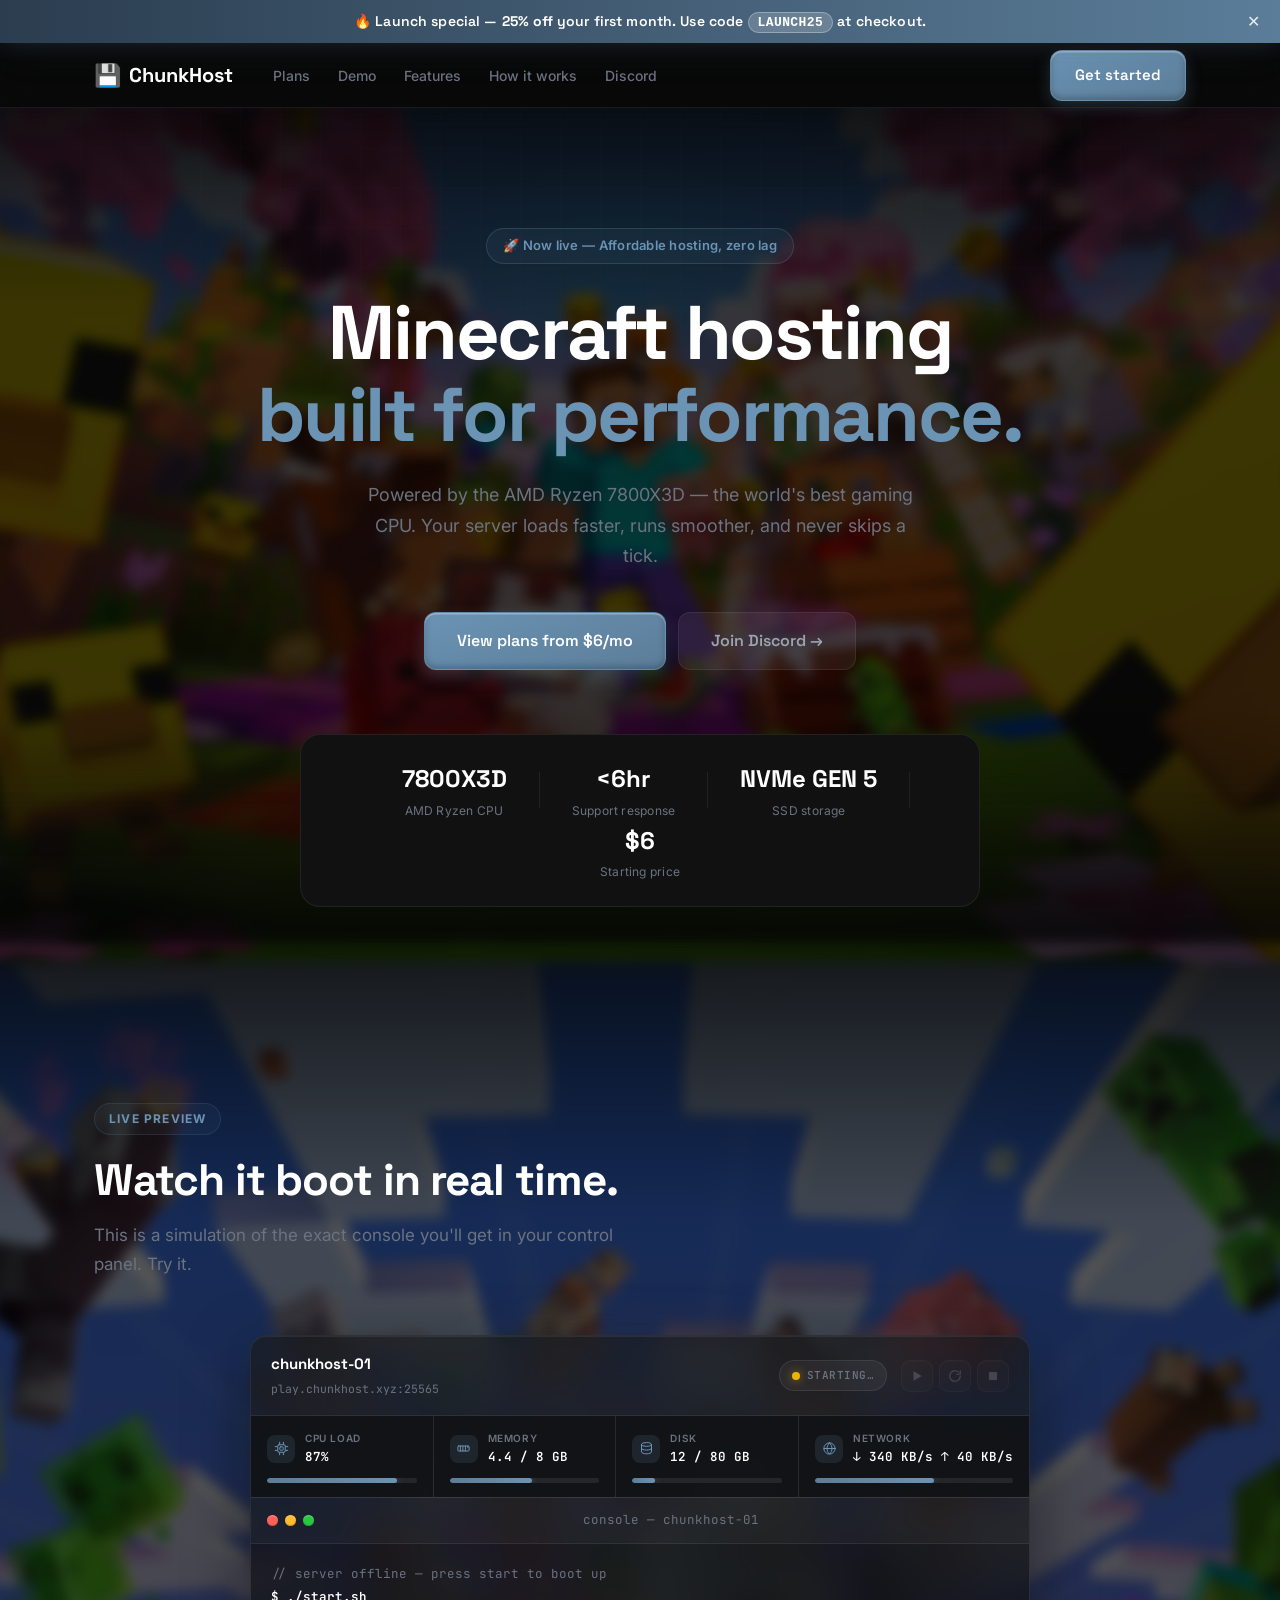
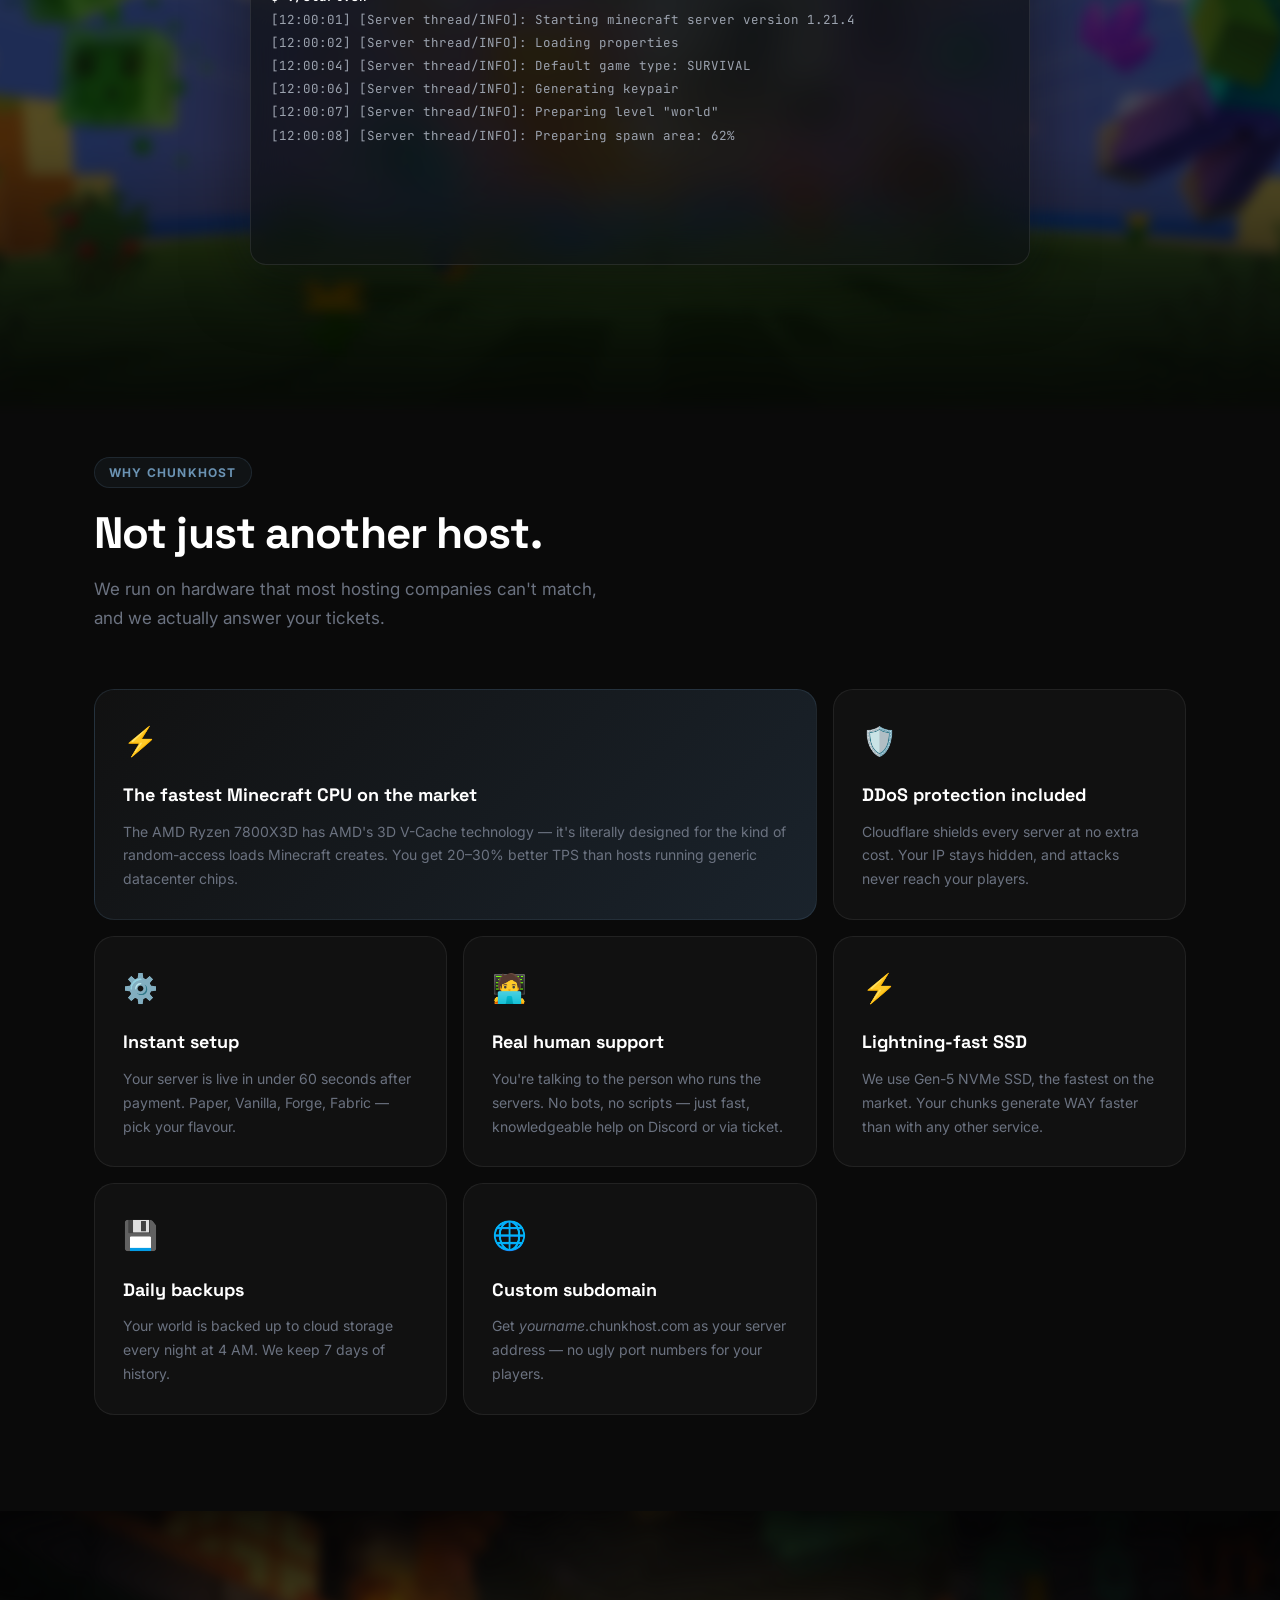
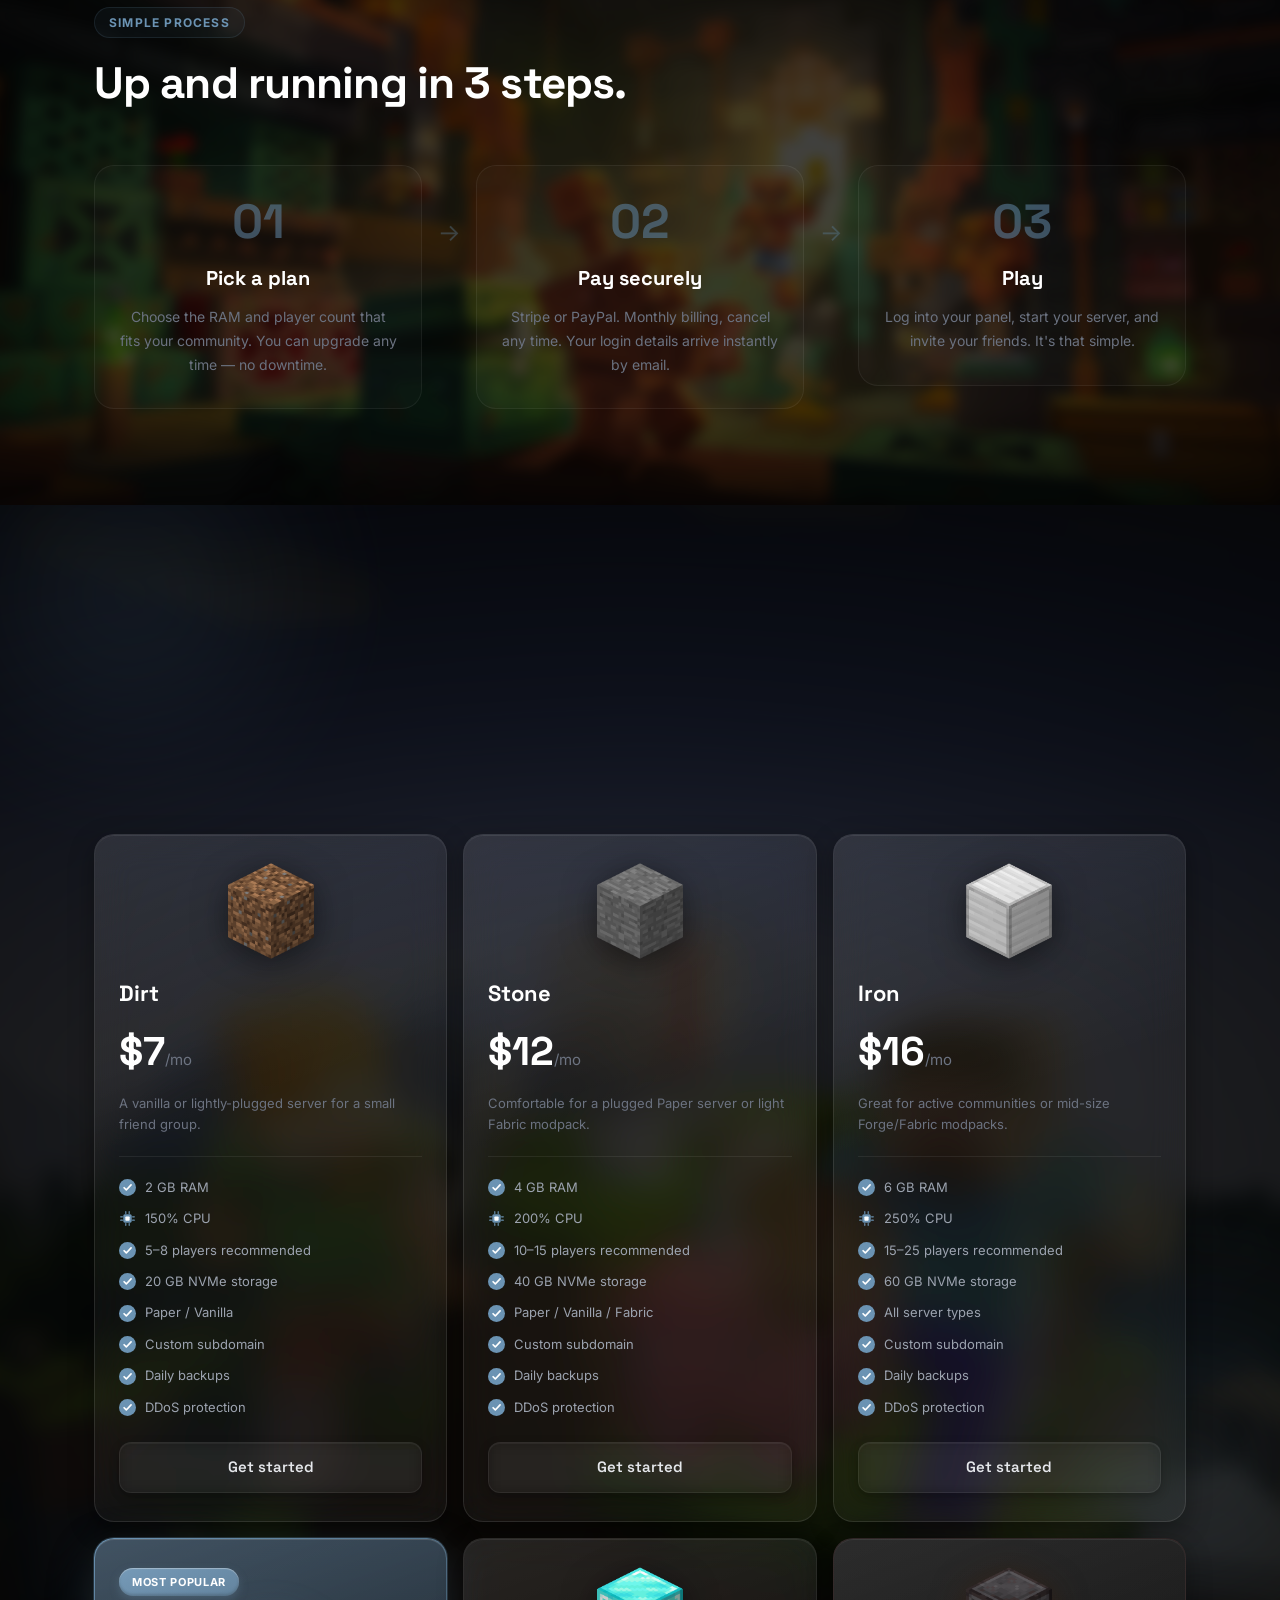
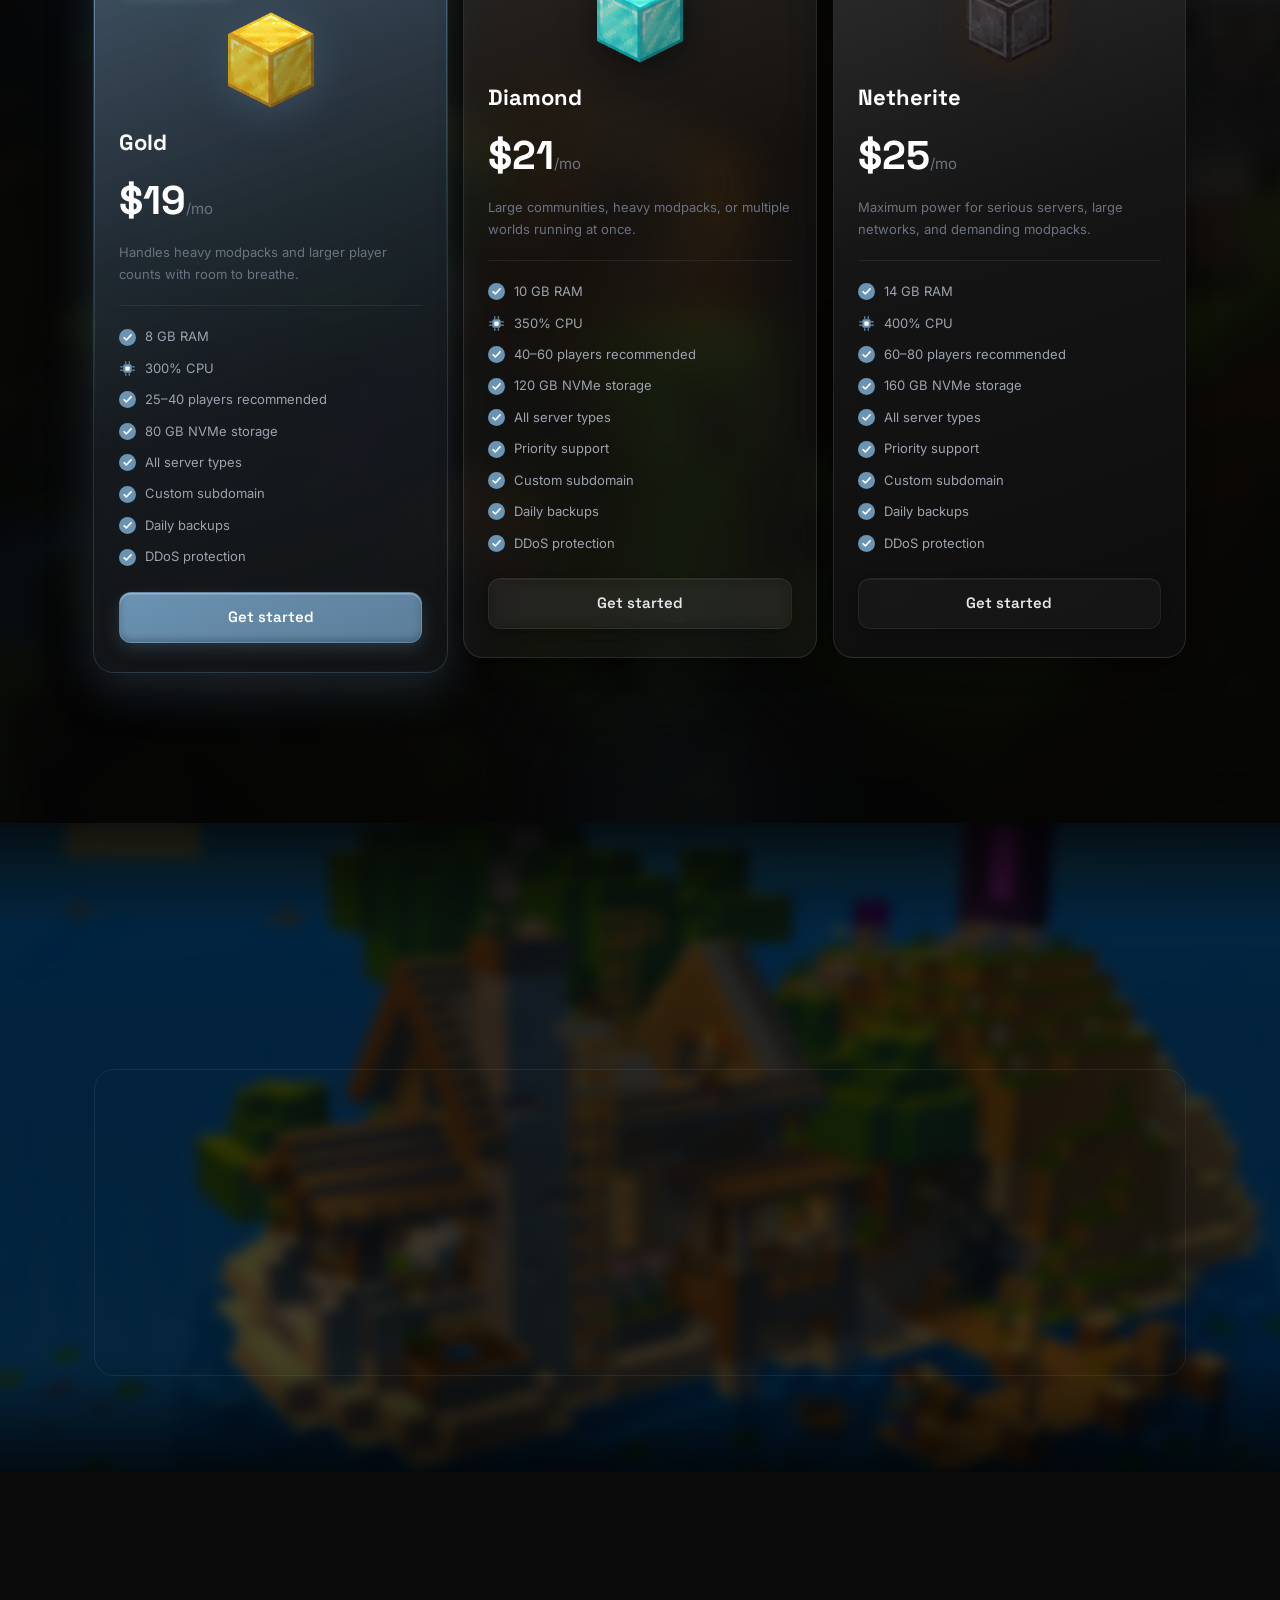
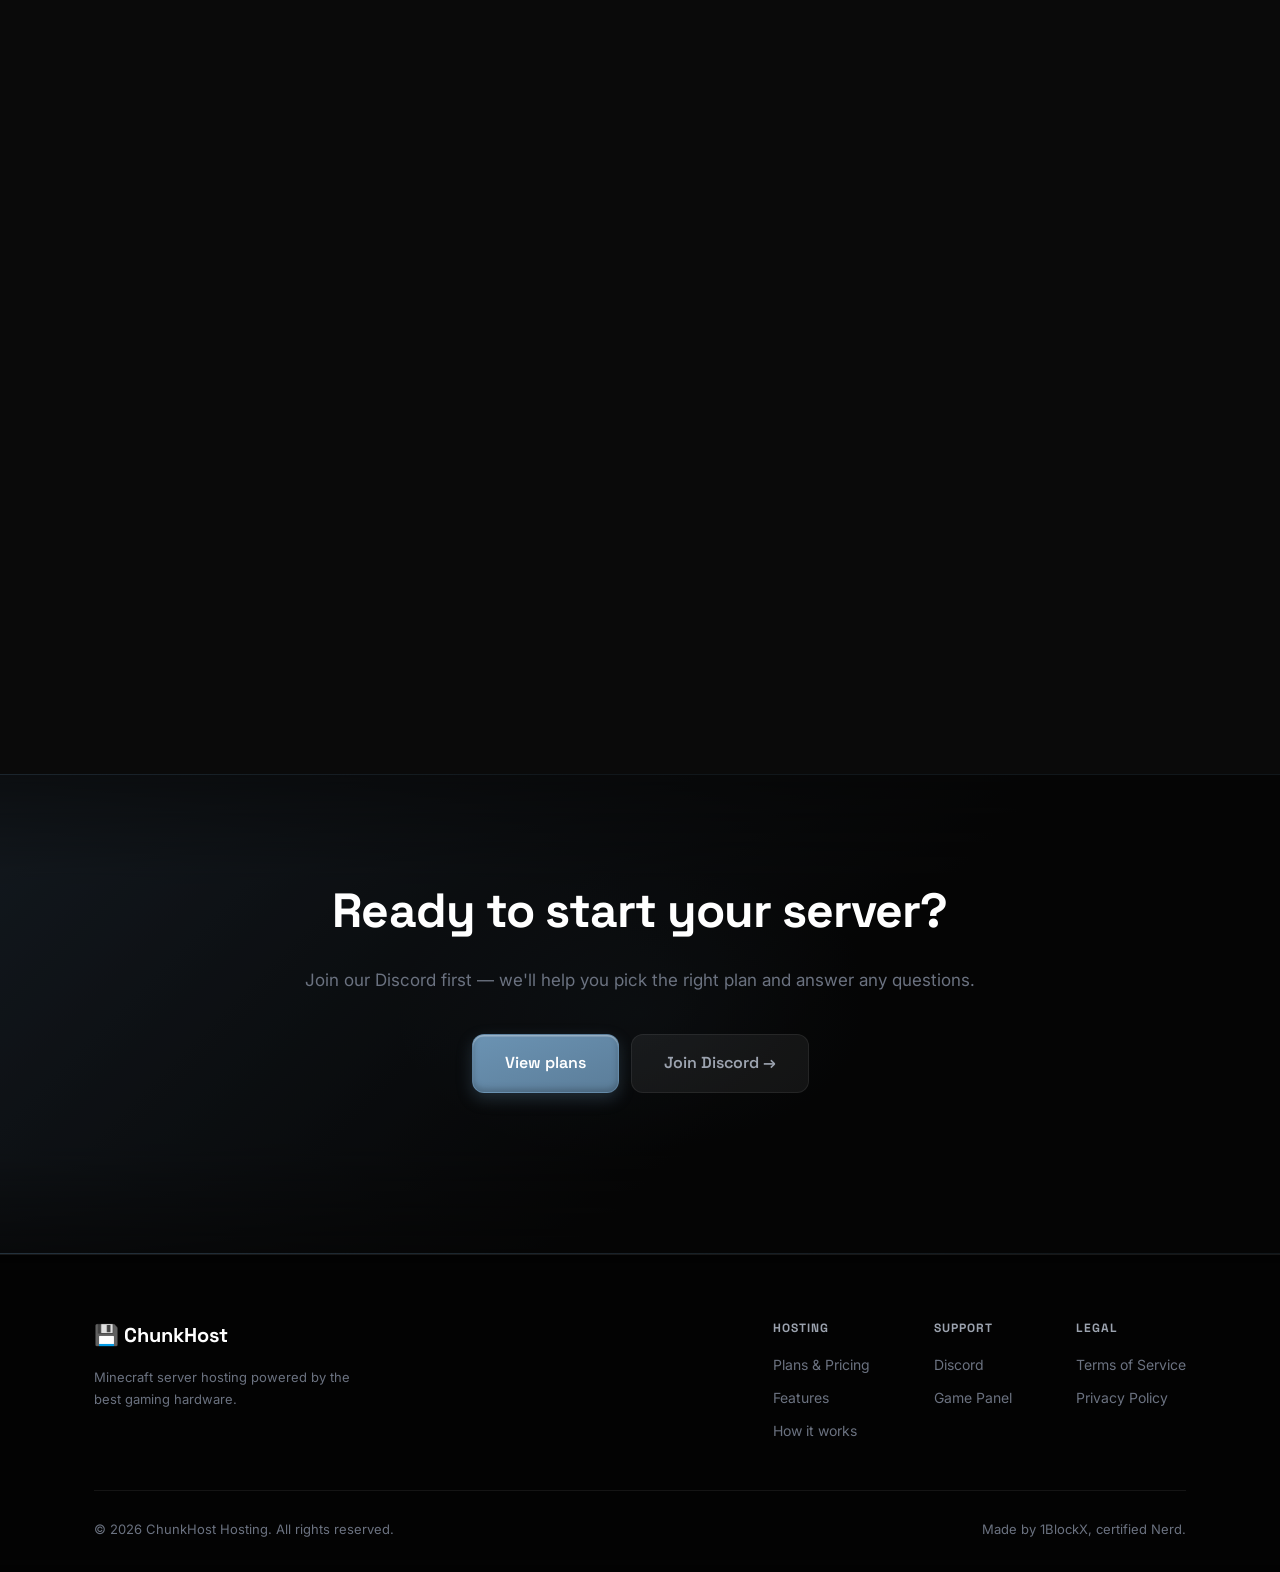
==== commit 31db374a: "Update index.html" ====
--- a/index.html
+++ b/index.html
@@ -196,8 +196,8 @@
 
   <!-- FEATURES -->
   <section class="section" id="features">
-<div class="bg-photo bg-photo--6" aria-hidden="true"></div>
-    <div class="container">
+    <div class="container">
+      <div class="bg-photo bg-photo--6" aria-hidden="true"></div>
       <div class="section-label">Why ChunkHost</div>
       <h2 class="section-title">Not just another host.</h2>
       <p class="section-sub">We run on hardware that most hosting companies can't match, and we actually answer your tickets.</p>
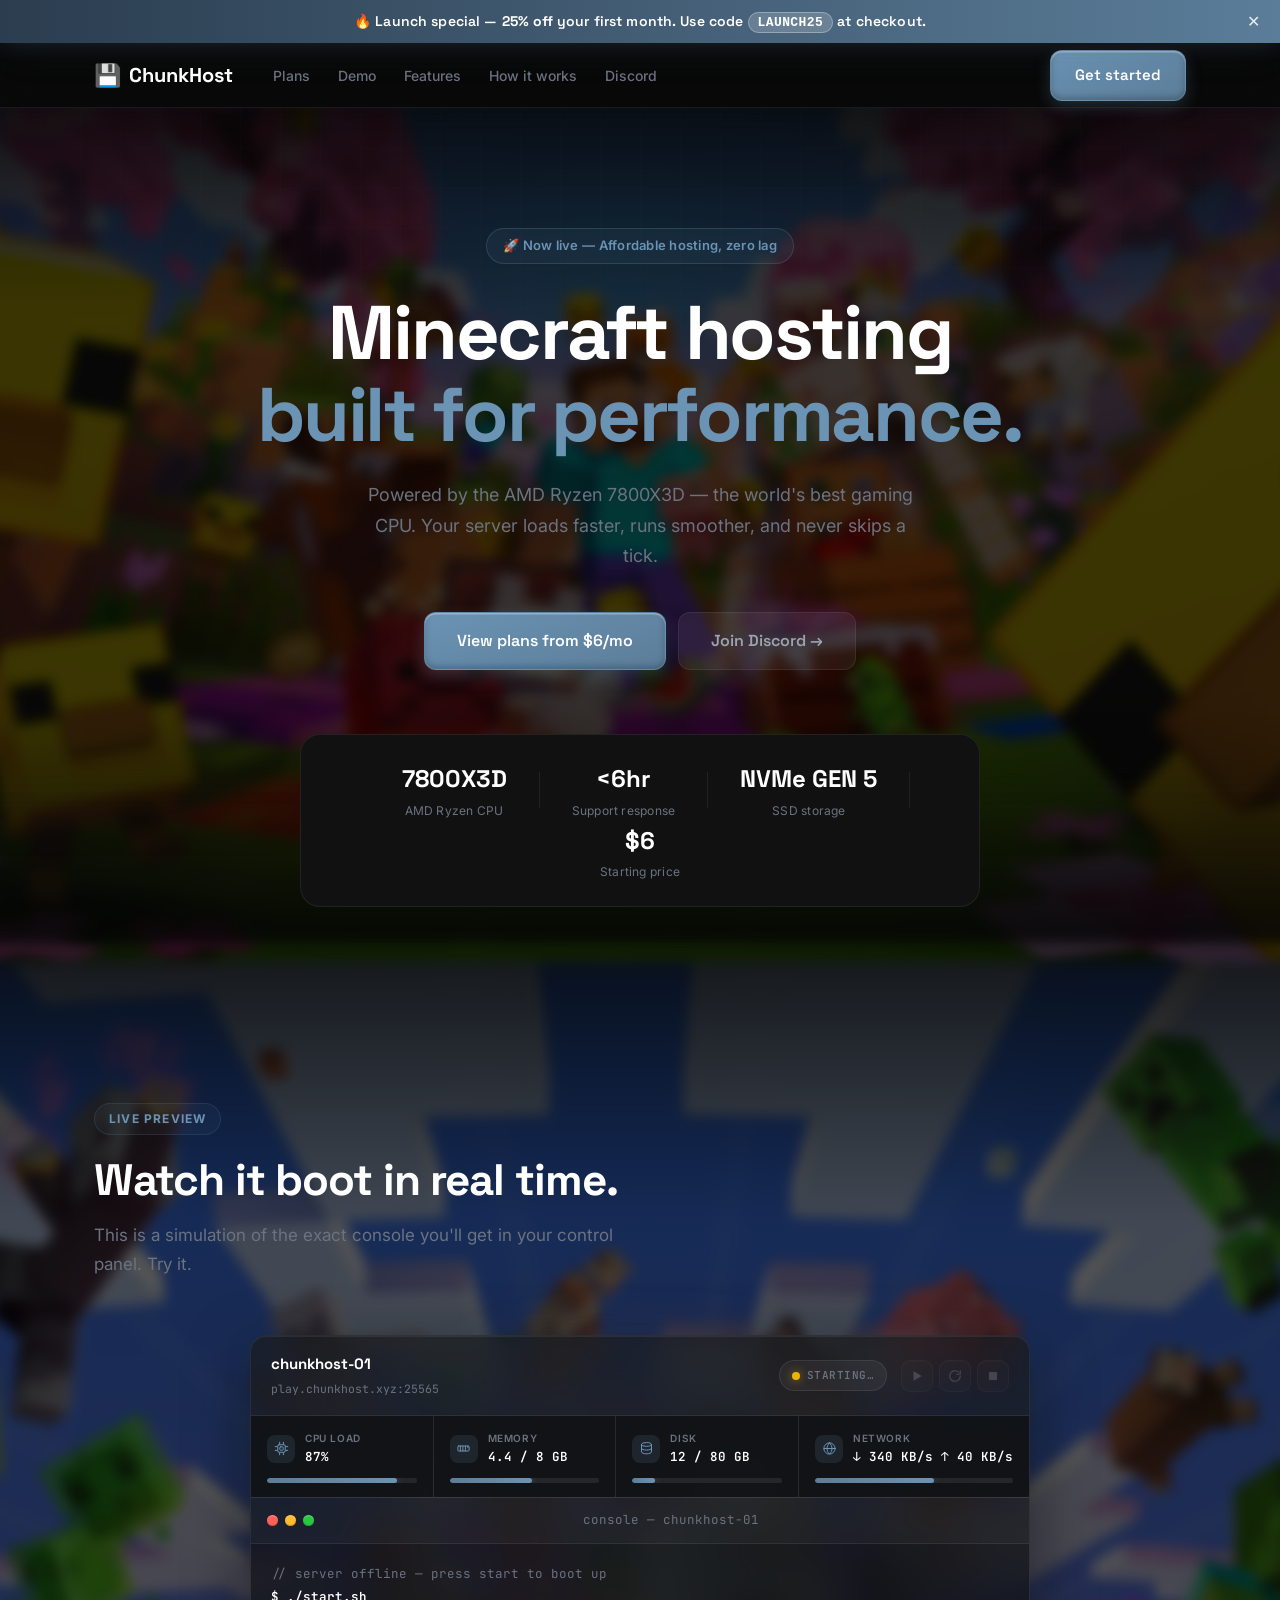
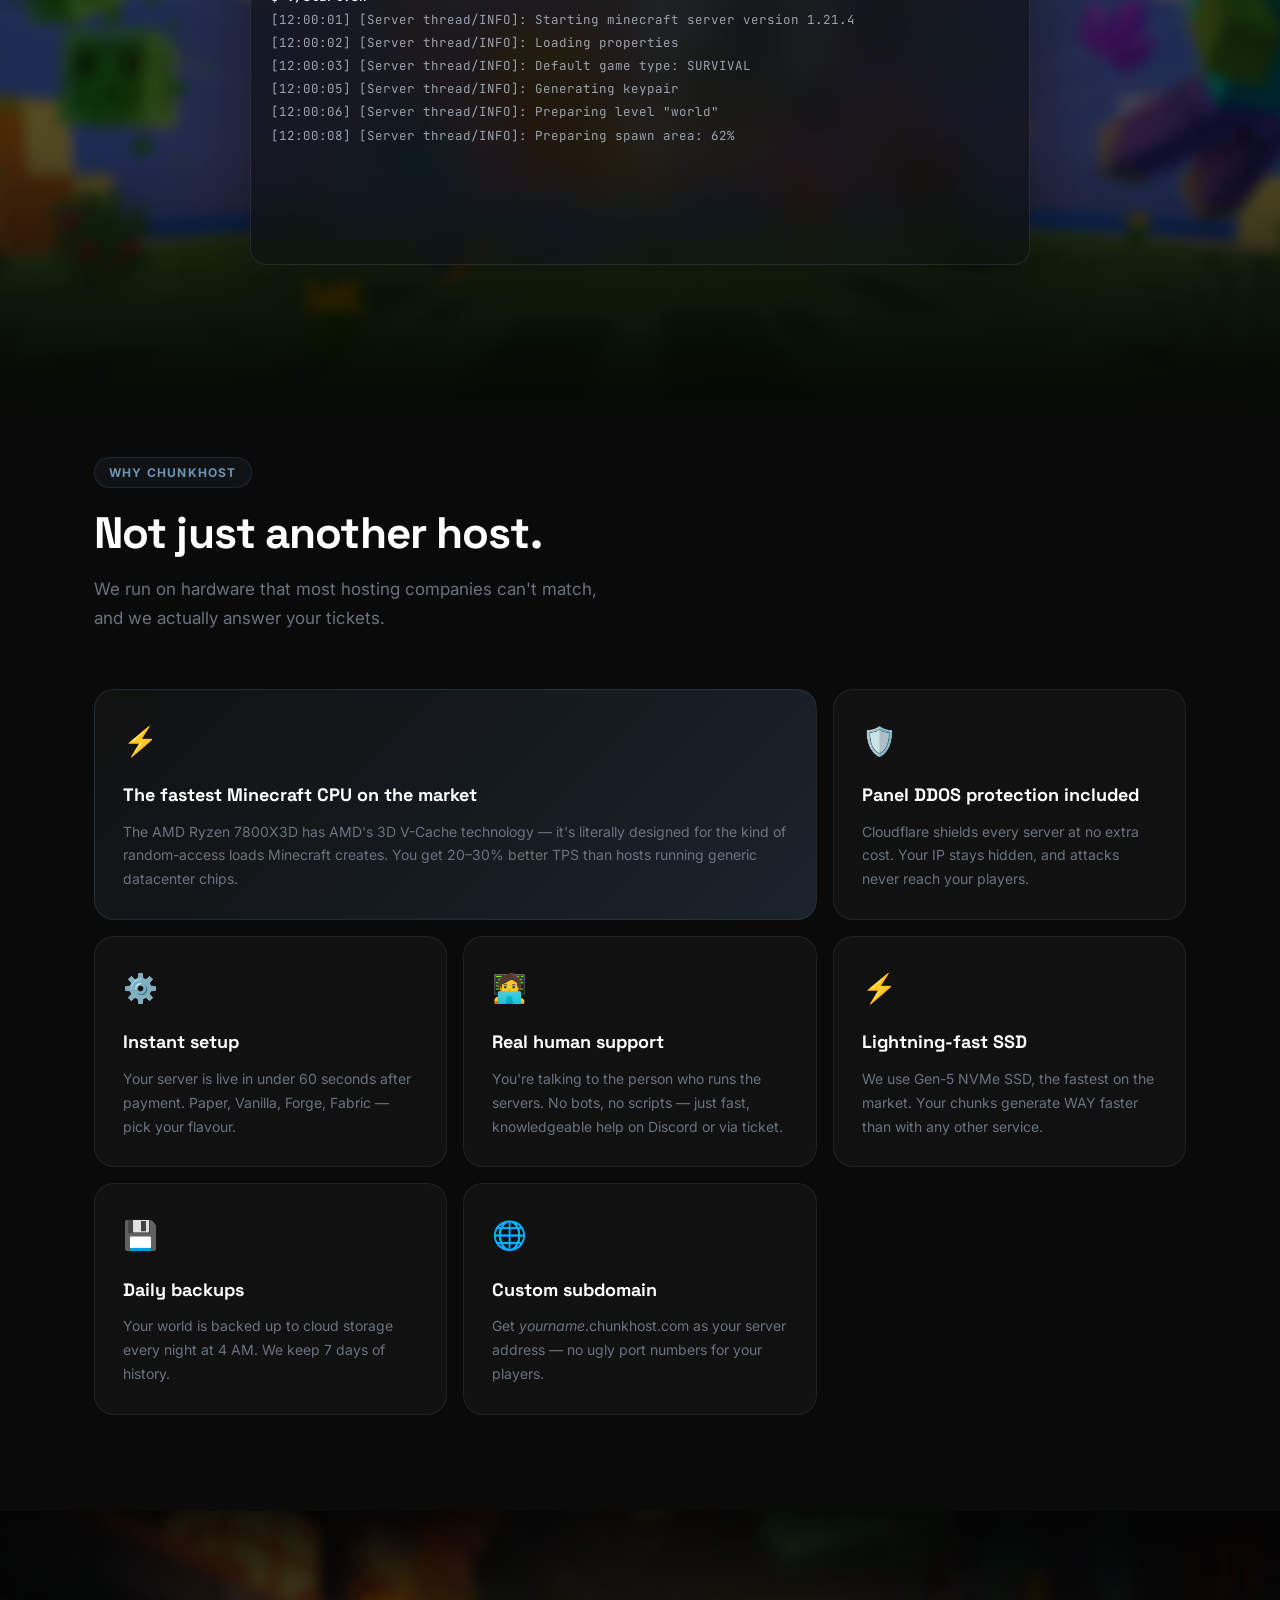
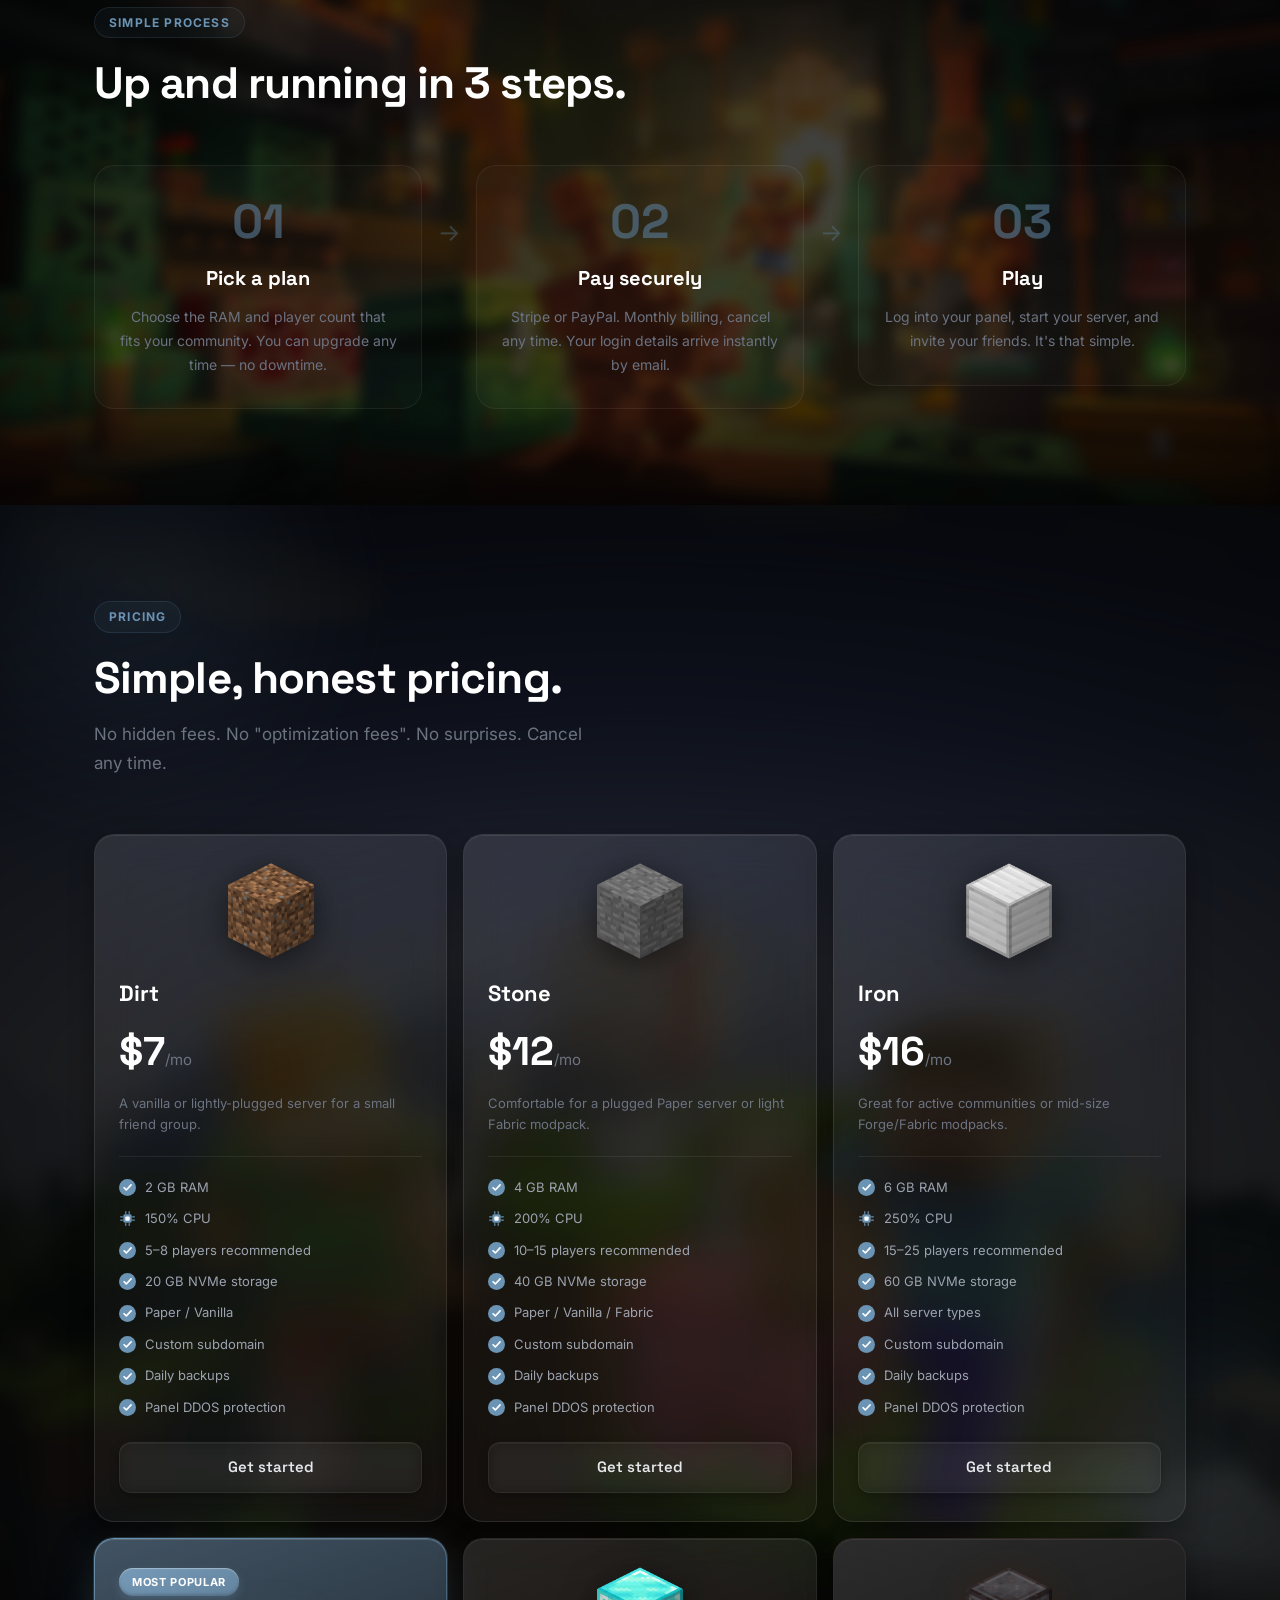
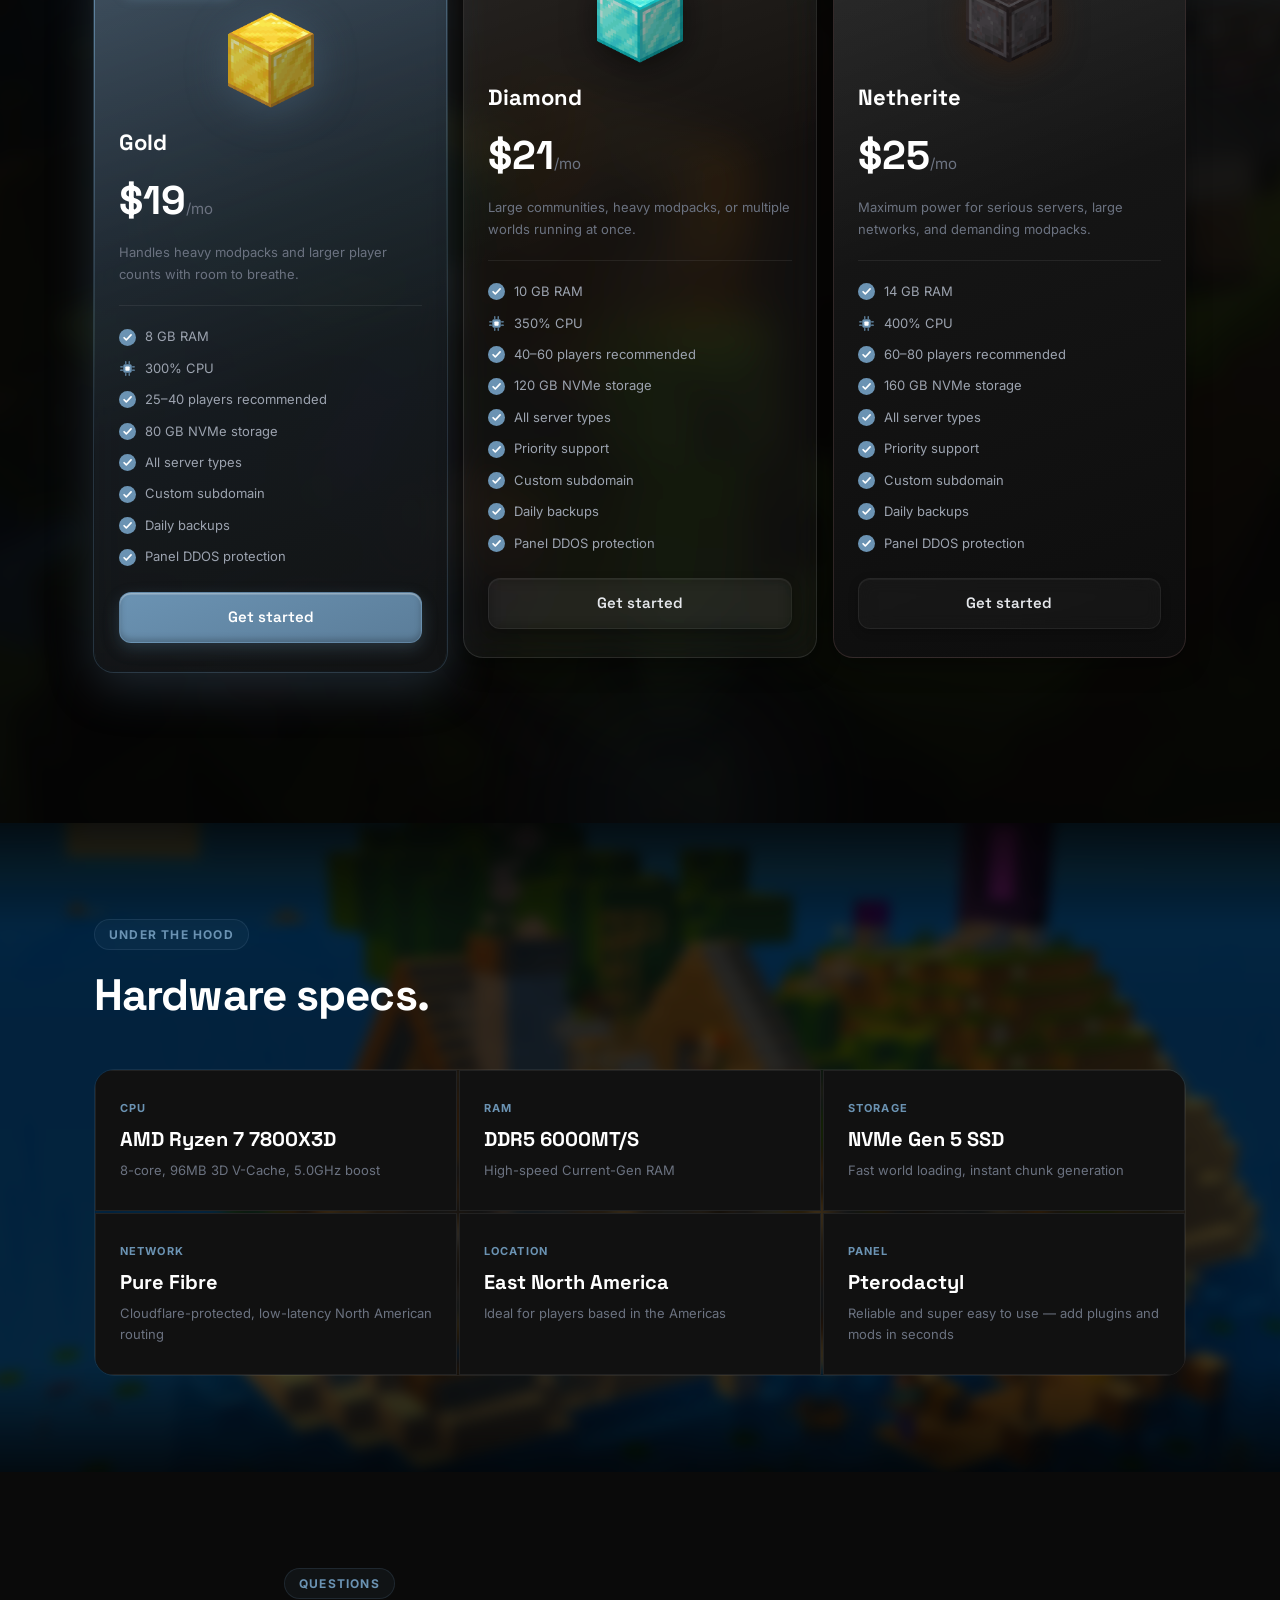
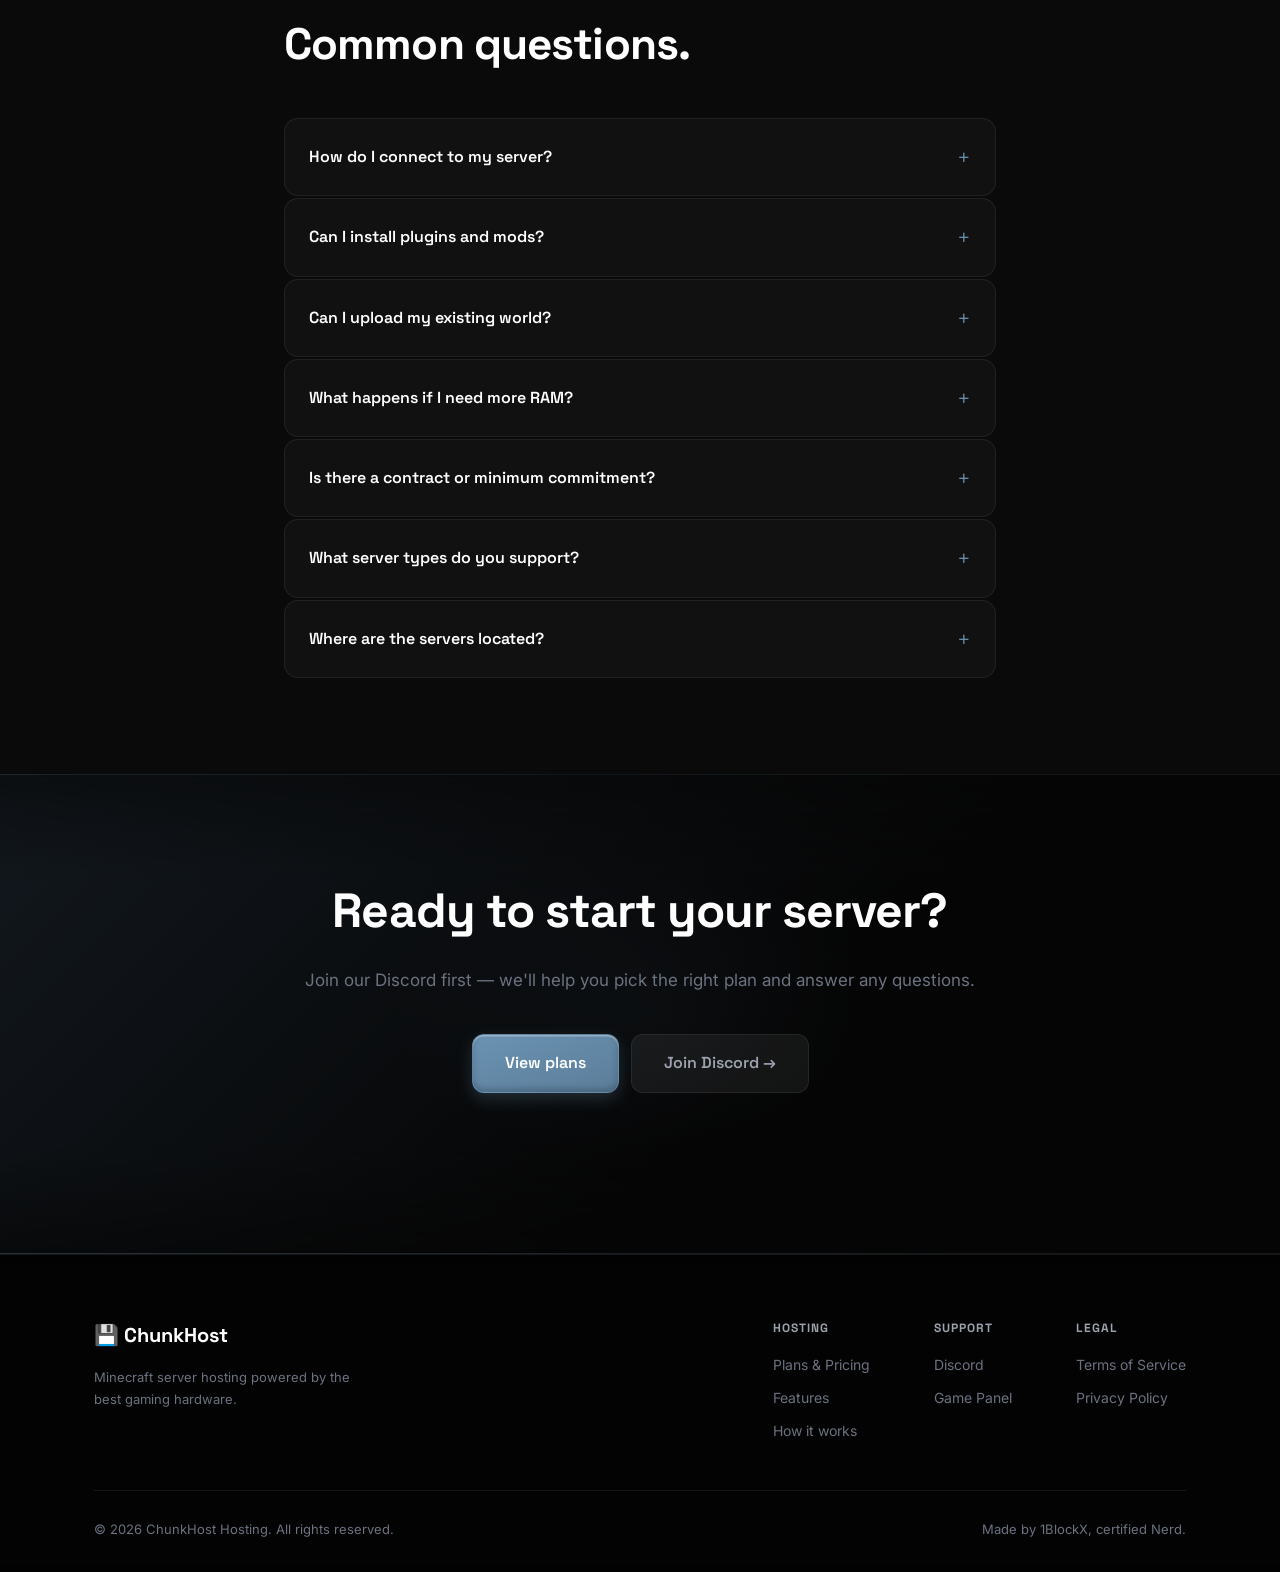
==== commit b7afb3cb: "Update index.html" ====
--- a/index.html
+++ b/index.html
@@ -209,7 +209,7 @@
         </div>
         <div class="feature-card">
           <div class="feature-icon">🛡️</div>
-          <h3>DDoS protection included</h3>
+          <h3>Panel DDOS protection included</h3>
           <p>Cloudflare shields every server at no extra cost. Your IP stays hidden, and attacks never reach your players.</p>
         </div>
         <div class="feature-card">
@@ -300,7 +300,7 @@
             <li>Paper / Vanilla</li>
             <li>Custom subdomain</li>
             <li>Daily backups</li>
-            <li>DDoS protection</li>
+            <li>Panel DDOS protection</li>
           </ul>
           <a href="https://buy.stripe.com/fZufZ9bm97ls9Oeg9baMU01" class="btn btn-outline btn-block">Get started</a>
         </div>
@@ -321,7 +321,7 @@
             <li>Paper / Vanilla / Fabric</li>
             <li>Custom subdomain</li>
             <li>Daily backups</li>
-            <li>DDoS protection</li>
+            <li>Panel DDOS protection</li>
           </ul>
           <a href="https://buy.stripe.com/bJefZ9eyl49g7G66yBaMU00" class="btn btn-outline btn-block">Get started</a>
         </div>
@@ -342,7 +342,7 @@
             <li>All server types</li>
             <li>Custom subdomain</li>
             <li>Daily backups</li>
-            <li>DDoS protection</li>
+            <li>Panel DDOS protection</li>
           </ul>
           <a href="https://buy.stripe.com/4gMbITai5cFM1hI9KNaMU02" class="btn btn-outline btn-block">Get started</a>
         </div>
@@ -364,7 +364,7 @@
             <li>All server types</li>
             <li>Custom subdomain</li>
             <li>Daily backups</li>
-            <li>DDoS protection</li>
+            <li>Panel DDOS protection</li>
           </ul>
           <a href="https://buy.stripe.com/4gM28j89XdJQe4u9KNaMU03" class="btn btn-primary btn-block">Get started</a>
         </div>
@@ -386,7 +386,7 @@
             <li>Priority support</li>
             <li>Custom subdomain</li>
             <li>Daily backups</li>
-            <li>DDoS protection</li>
+            <li>Panel DDOS protection</li>
           </ul>
           <a href="https://buy.stripe.com/00wdR10Hv7lsaSi6yBaMU04" class="btn btn-outline btn-block">Get started</a>
         </div>
@@ -408,7 +408,7 @@
             <li>Priority support</li>
             <li>Custom subdomain</li>
             <li>Daily backups</li>
-            <li>DDoS protection</li>
+            <li>Panel DDOS protection</li>
           </ul>
           <a href="https://buy.stripe.com/4gM00b2PDeNU8Ka2ilaMU05" class="btn btn-outline btn-block">Get started</a>
         </div>
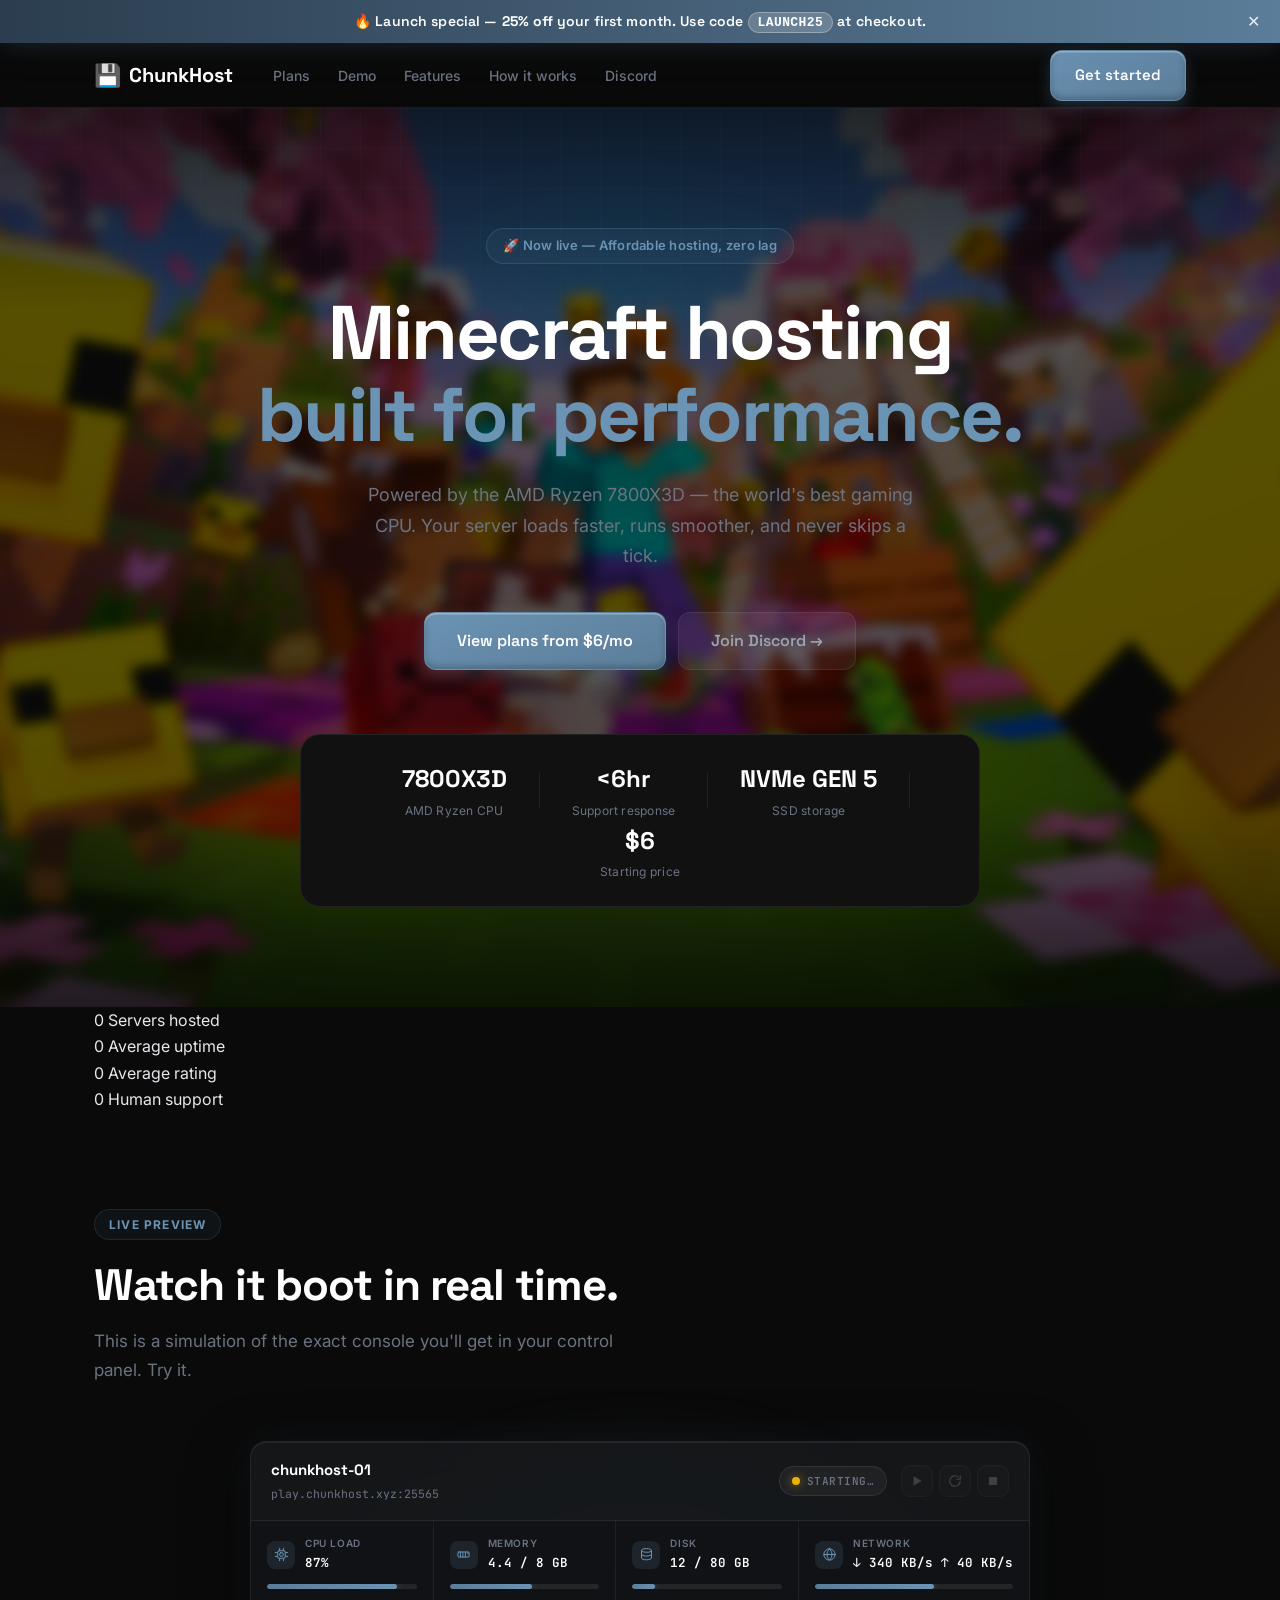
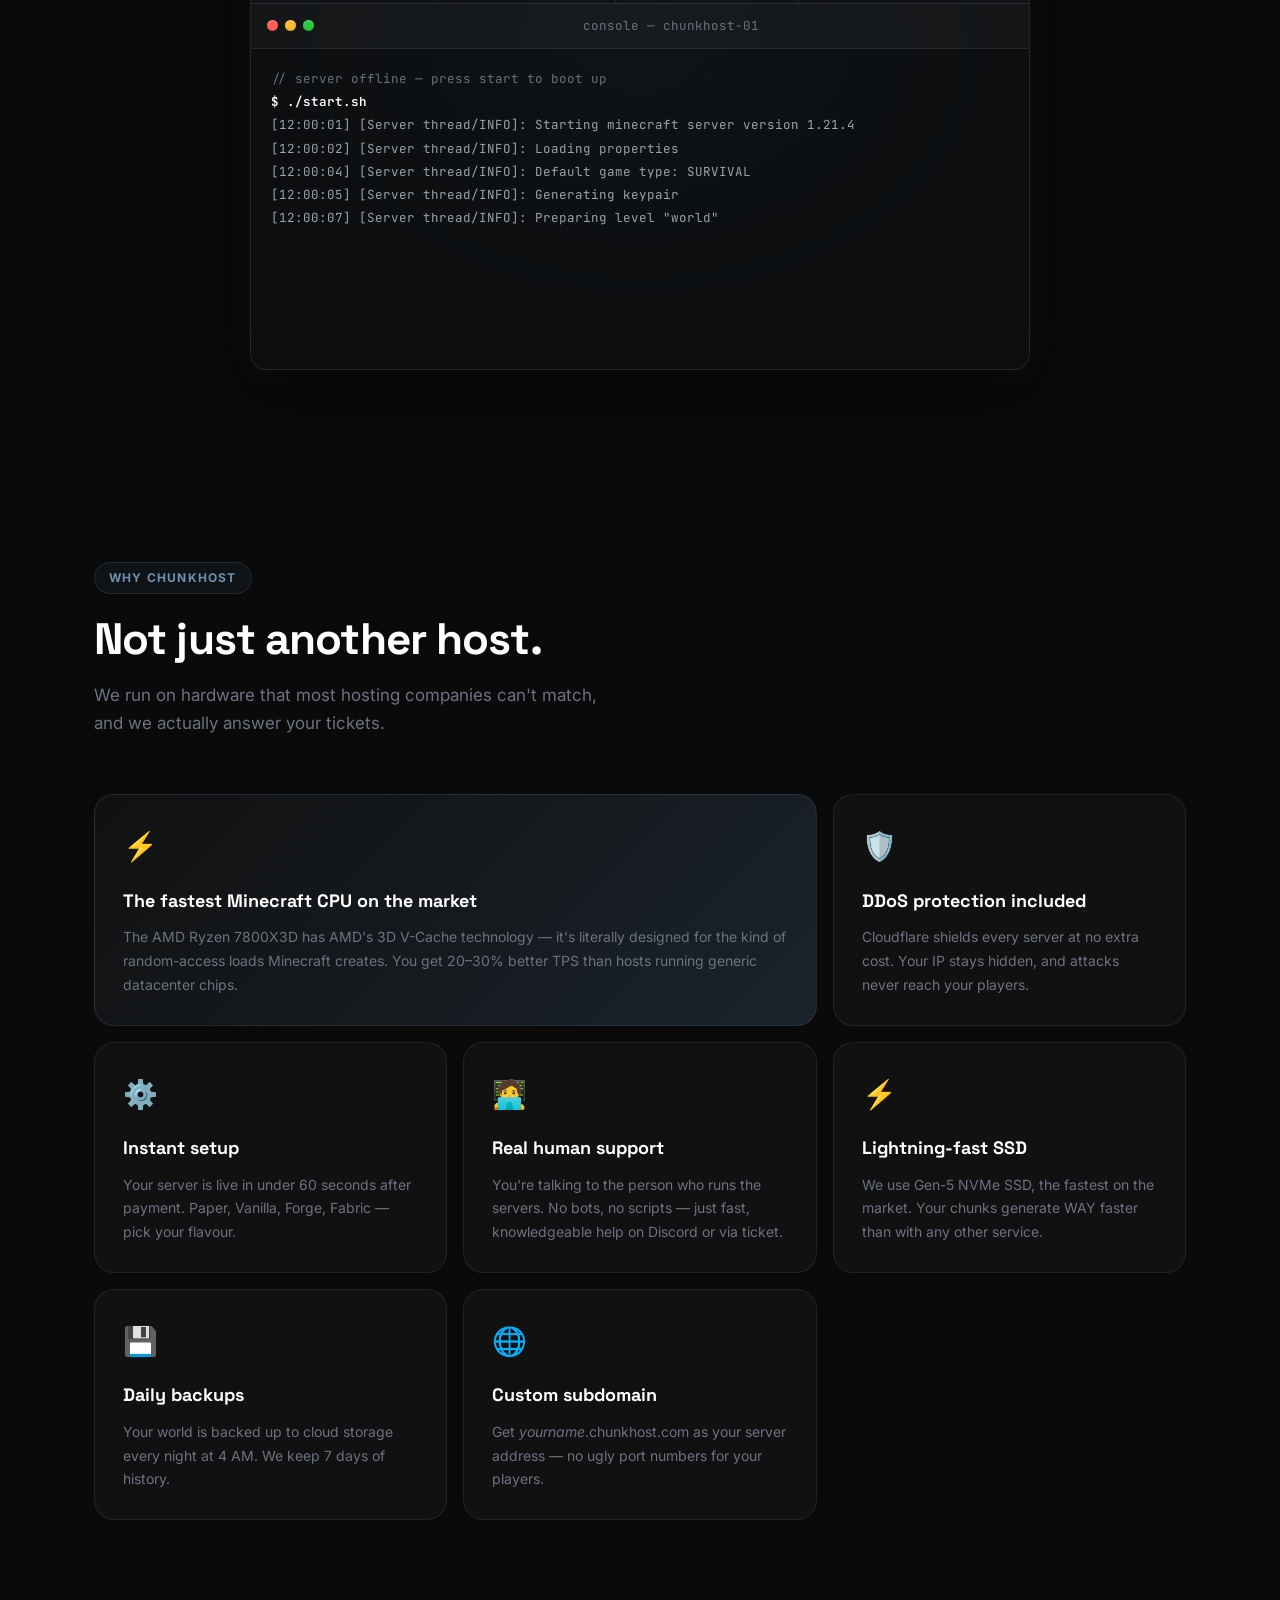
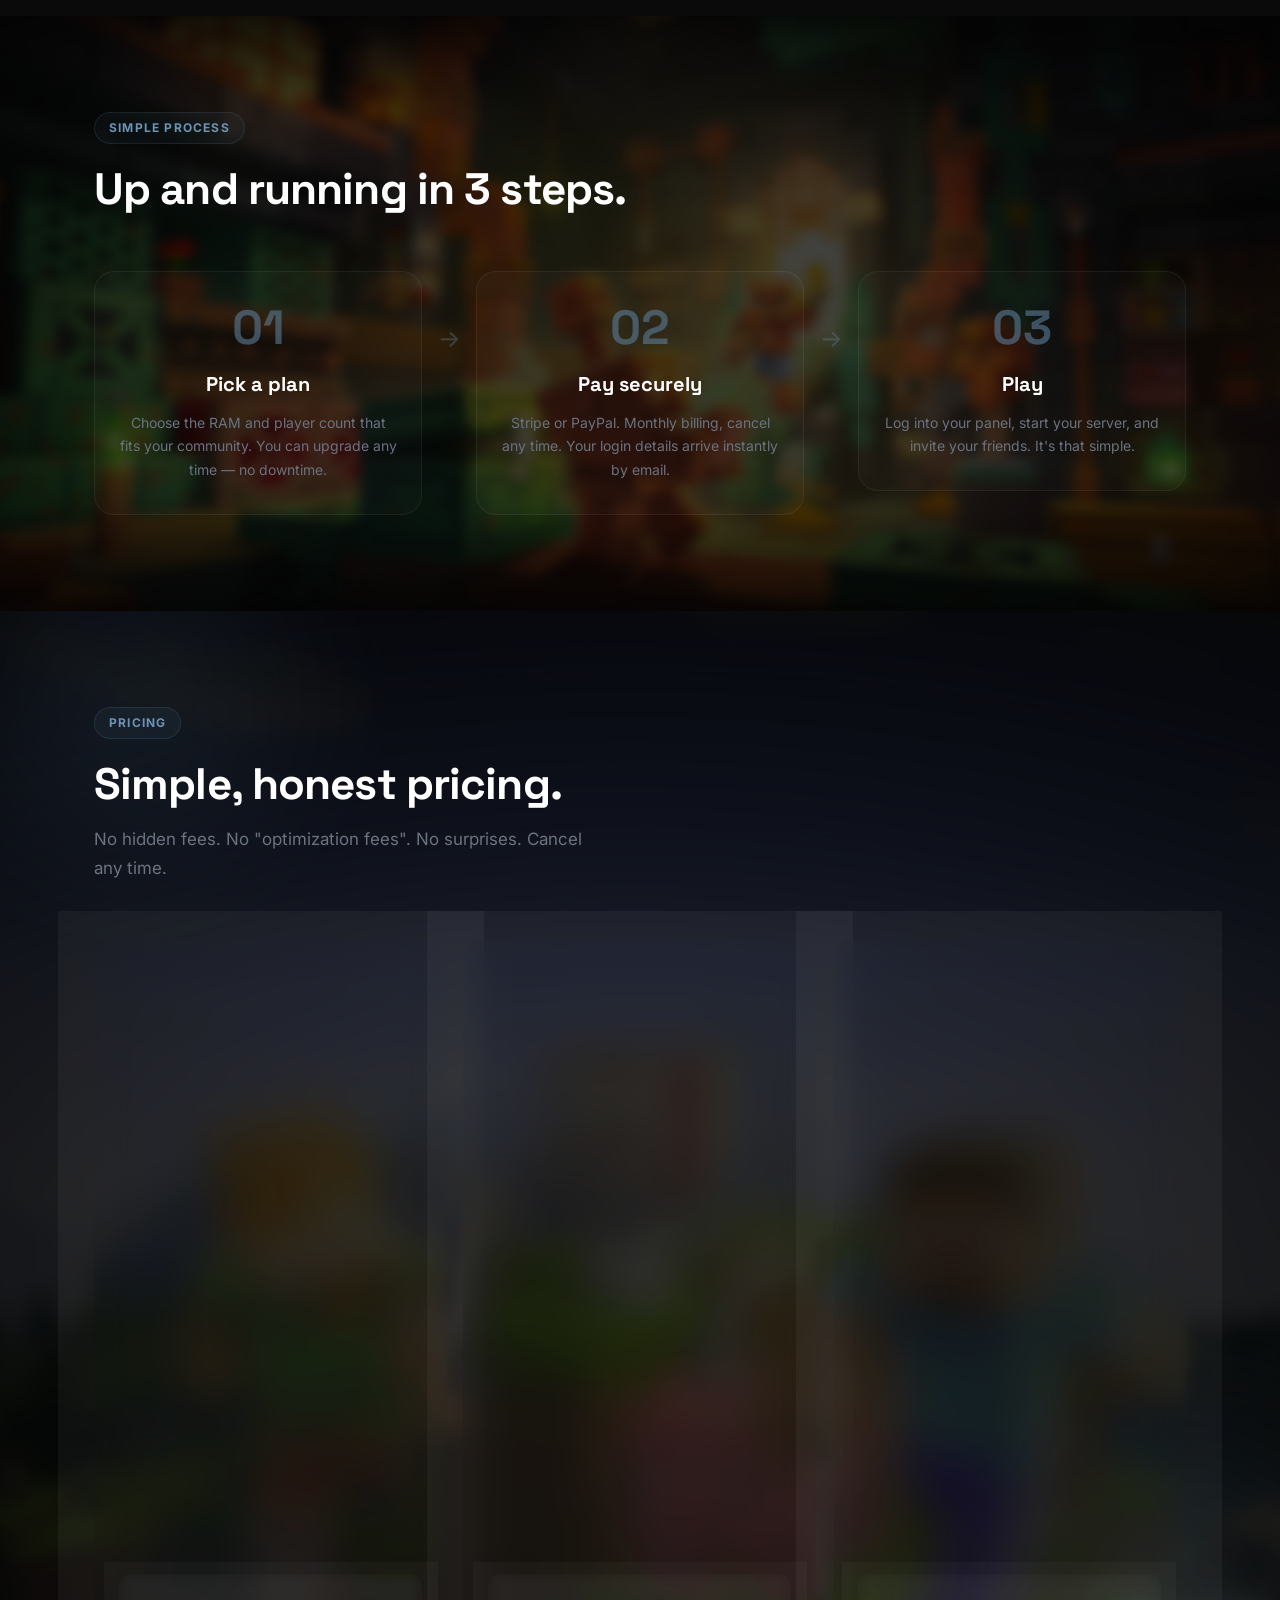
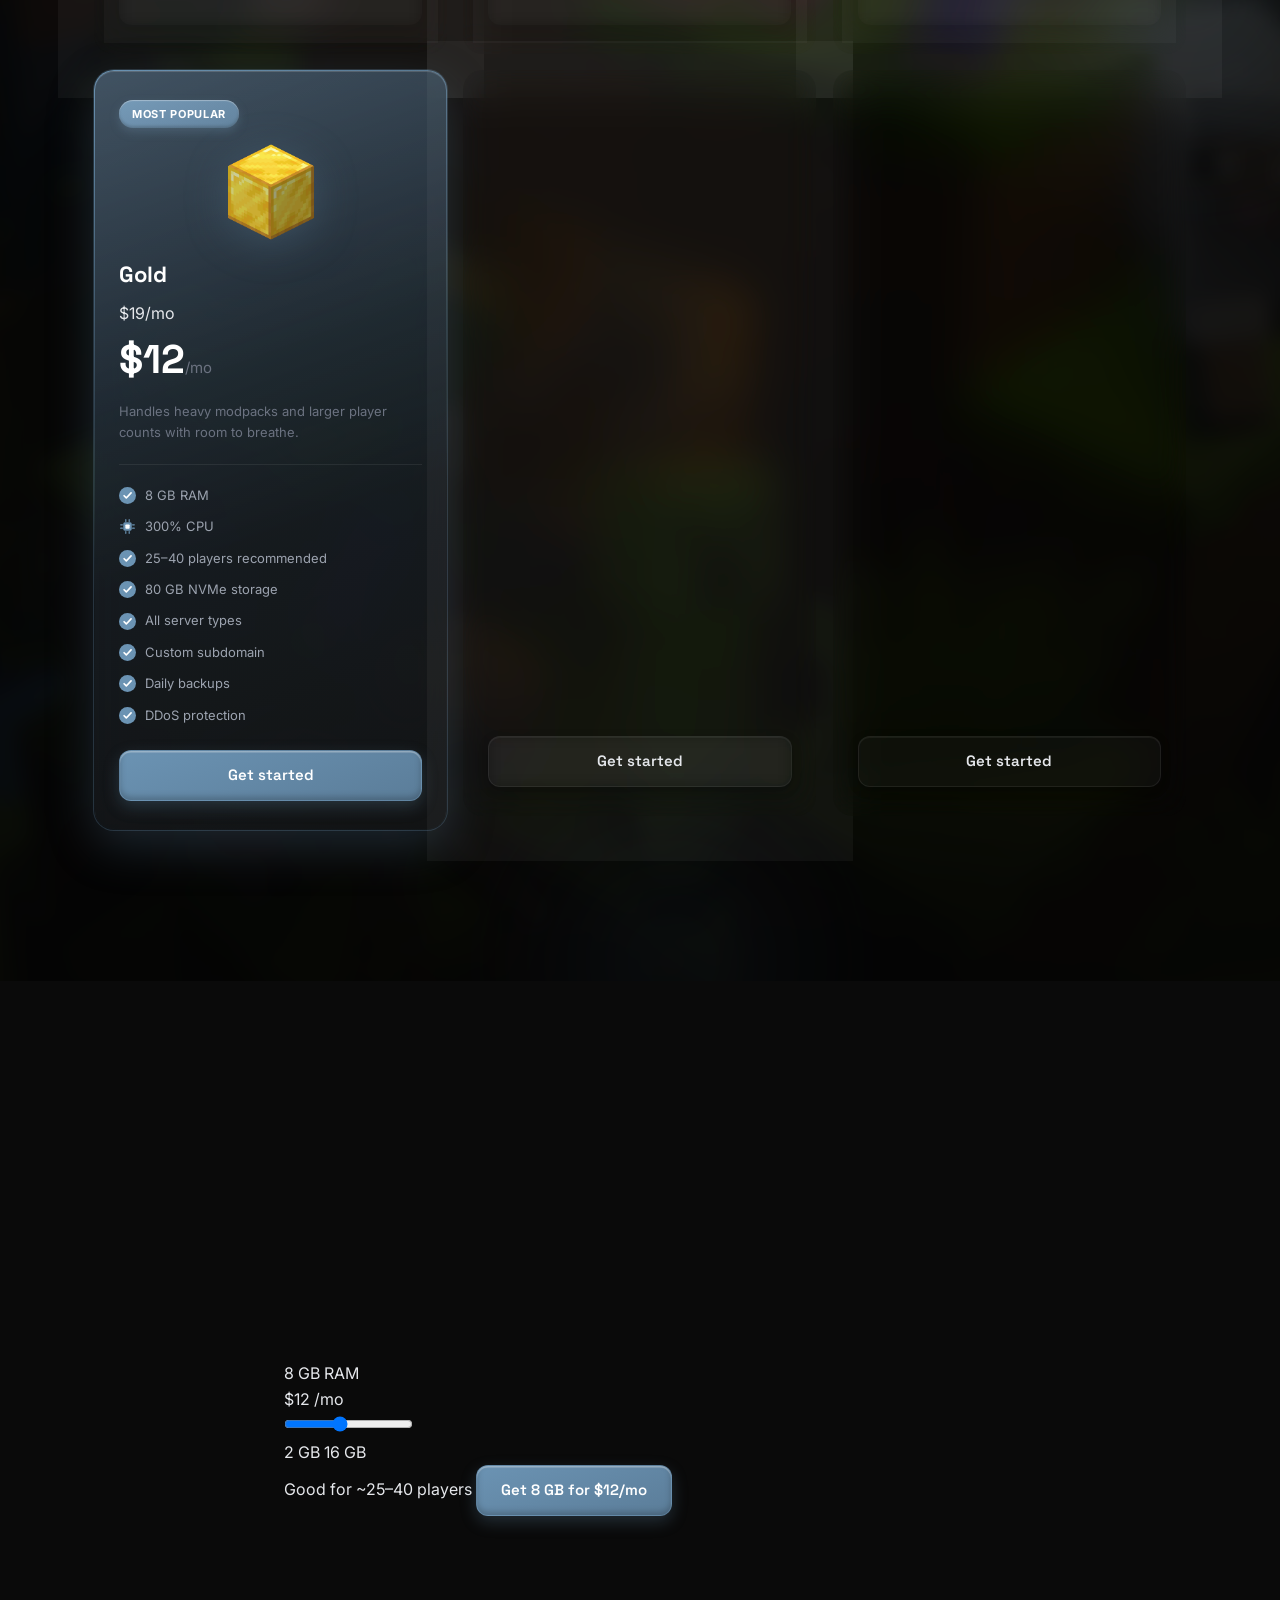
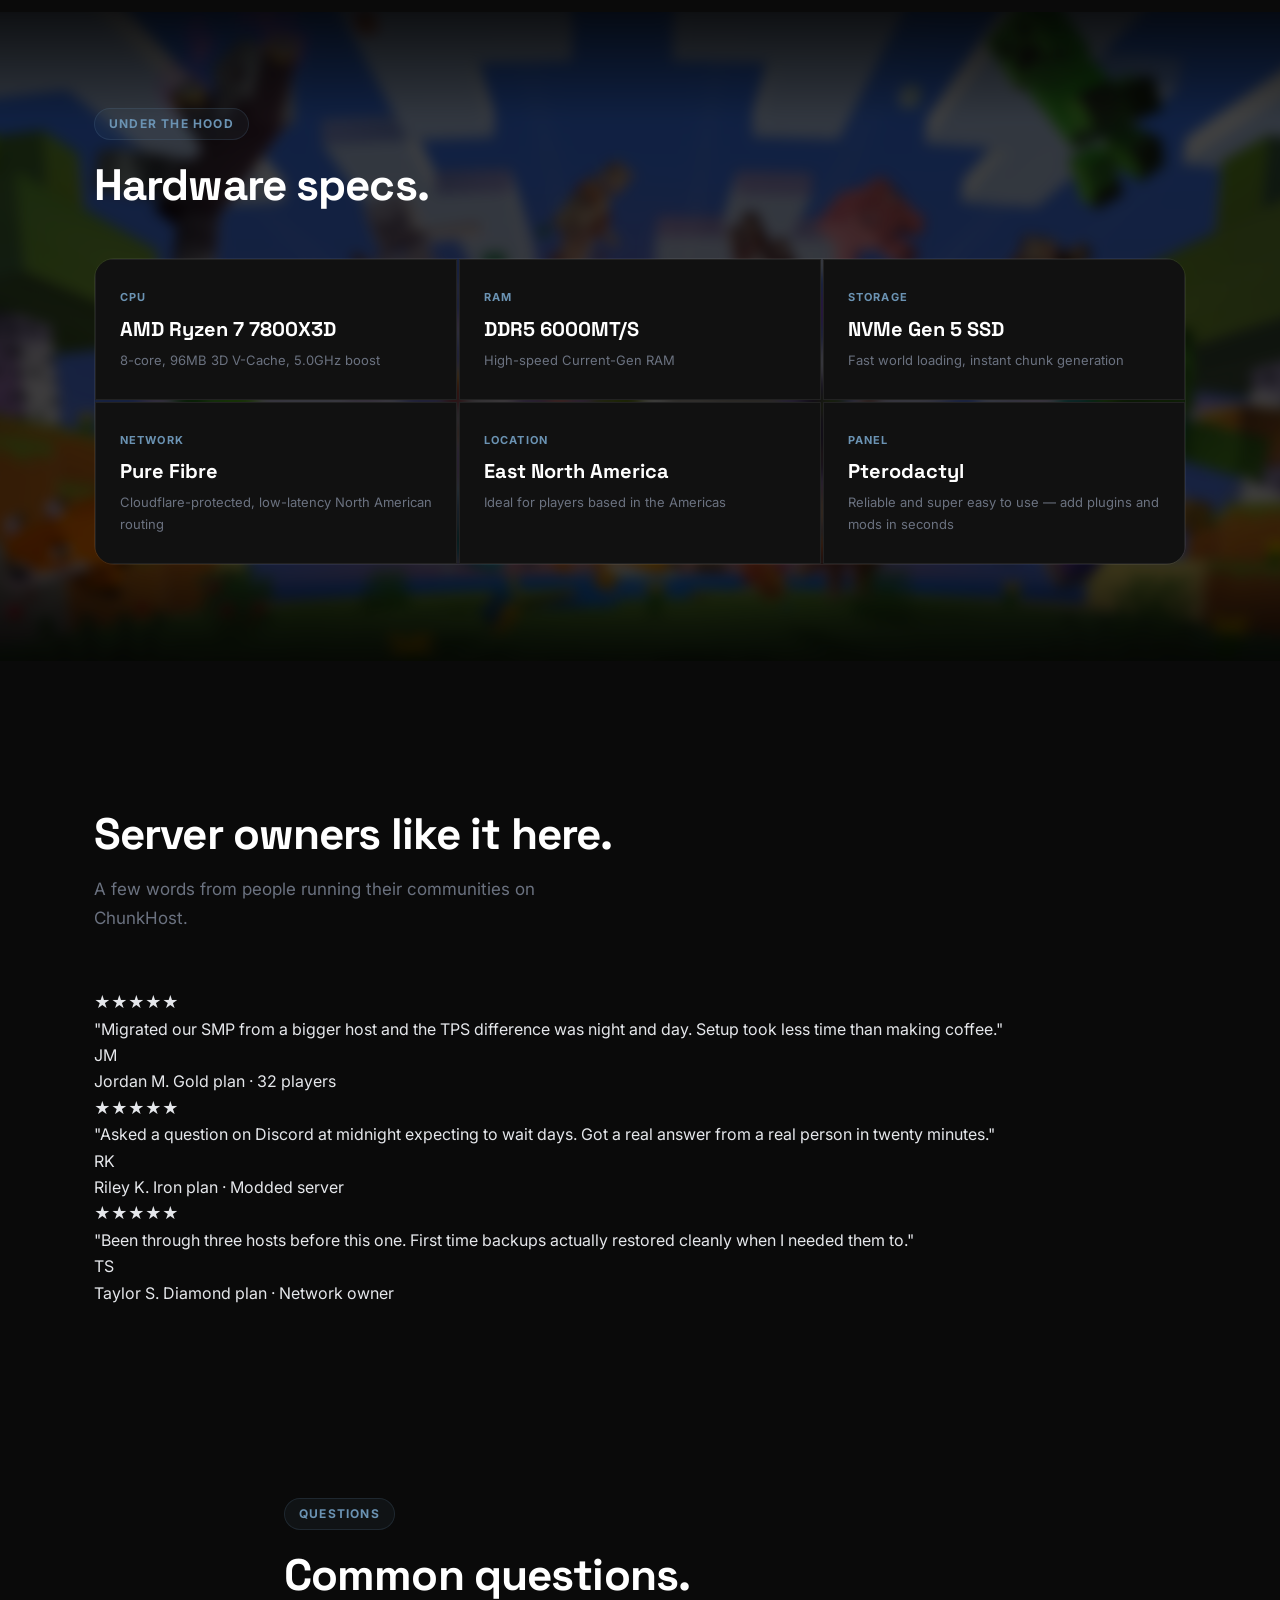
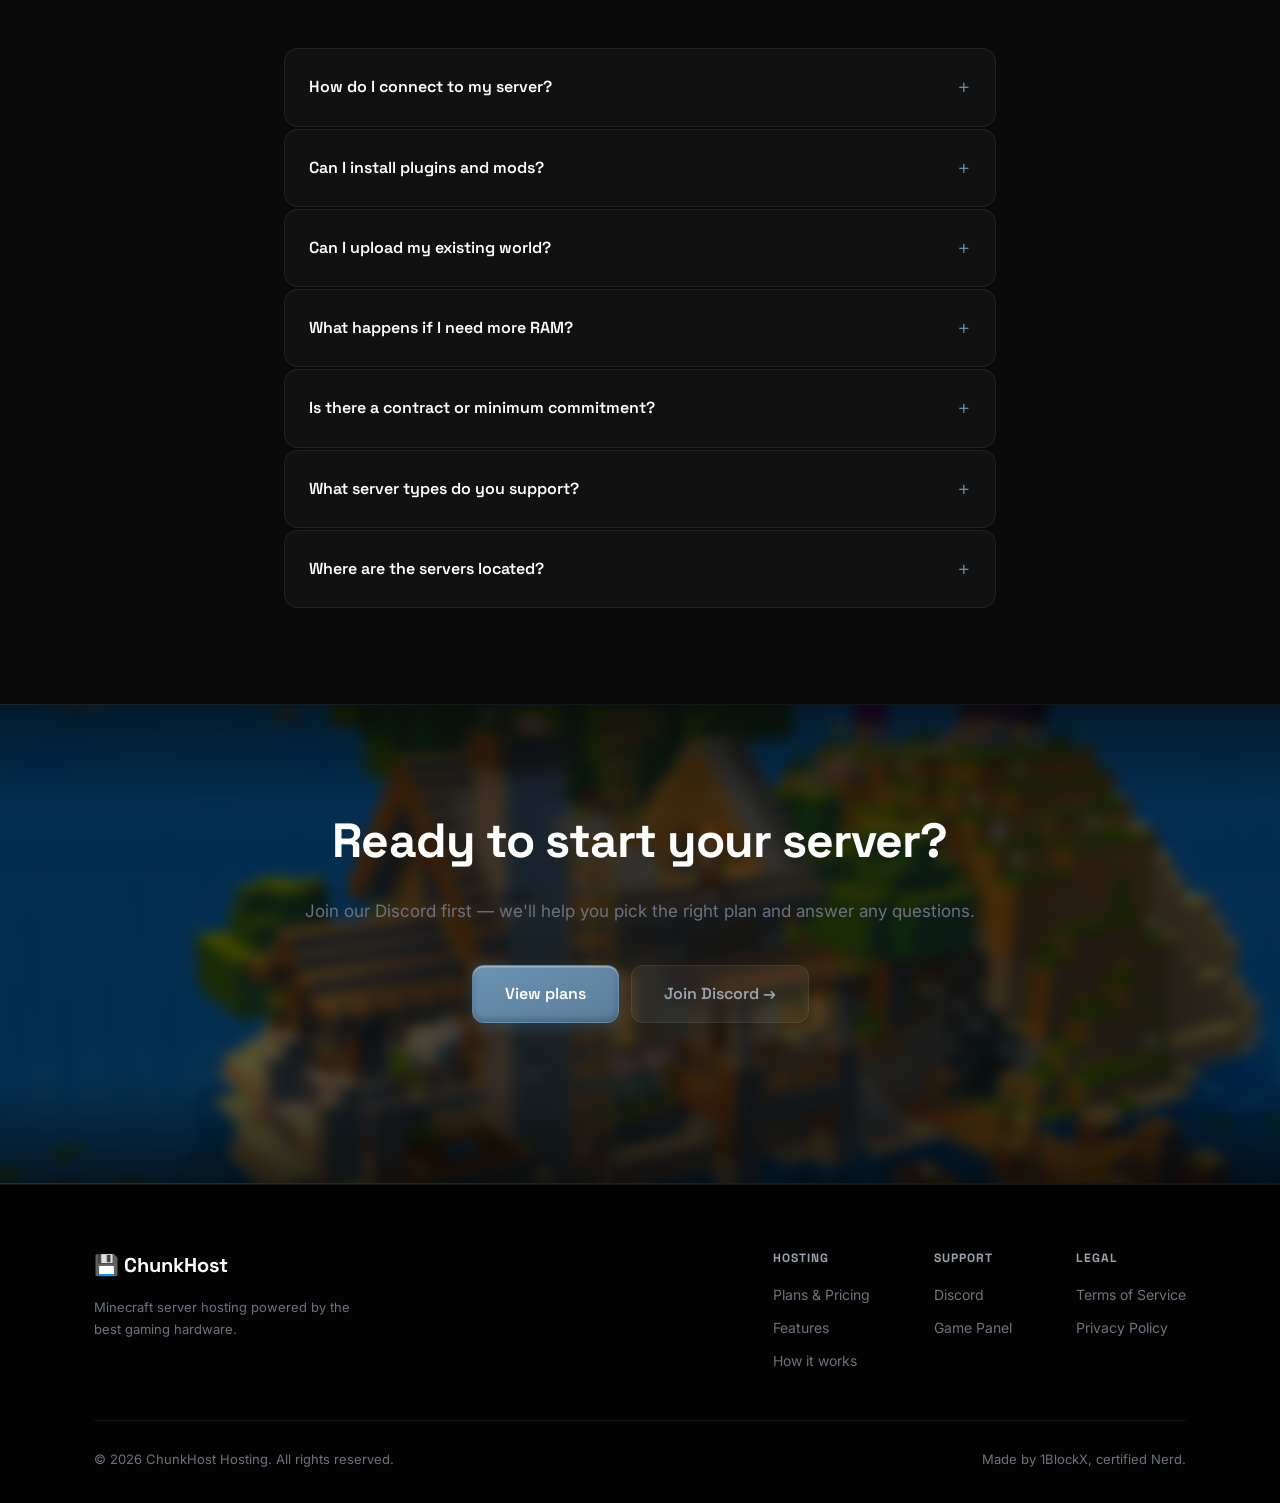
==== commit 25587637: "Update index.html" ====
--- a/index.html
+++ b/index.html
@@ -23,7 +23,7 @@
 
   <!-- PROMO BAR -->
   <div class="promo-bar" id="promoBar">
-    <span>🔥 Launch special — <strong>25% off</strong> your first month. Use code <code>LAUNCH25</code> at checkout.</span>
+    <span>🔥 Launch special — <strong>25% off</strong> your first month. Use code <code class="promo-code" id="promoCode" title="Click to copy">LAUNCH25</code> at checkout.</span>
     <button class="promo-bar-close" id="promoClose" aria-label="Dismiss promo">✕</button>
   </div>
 
@@ -56,7 +56,7 @@
 
   <!-- HERO -->
   <section class="hero">
-<div class="bg-photo bg-photo--1" aria-hidden="true"></div>
+    <div class="bg-photo bg-photo--1" aria-hidden="true"></div>
     <div class="container">
       <div class="hero-badge">🚀 Now live — Affordable hosting, zero lag</div>
       <h1 class="hero-title">Minecraft hosting<br><span class="hero-accent">built for performance.</span></h1>
@@ -90,10 +90,33 @@
     <div class="hero-grid-bg" aria-hidden="true"></div>
   </section>
 
+  <!-- STATS BAND -->
+  <section class="stats-band">
+    <div class="container">
+      <div class="stats-band-grid">
+        <div class="stats-band-item">
+          <span class="stats-band-num" data-count-to="2400" data-suffix="+">0</span>
+          <span class="stats-band-label">Servers hosted</span>
+        </div>
+        <div class="stats-band-item">
+          <span class="stats-band-num" data-count-to="99.9" data-decimals="1" data-suffix="%">0</span>
+          <span class="stats-band-label">Average uptime</span>
+        </div>
+        <div class="stats-band-item">
+          <span class="stats-band-num" data-count-to="4.9" data-decimals="1" data-suffix="★">0</span>
+          <span class="stats-band-label">Average rating</span>
+        </div>
+        <div class="stats-band-item">
+          <span class="stats-band-num" data-count-to="24" data-suffix="/7">0</span>
+          <span class="stats-band-label">Human support</span>
+        </div>
+      </div>
+    </div>
+  </section>
+
   <!-- LIVE TERMINAL DEMO -->
   <section class="section terminal-section" id="live-demo">
     <div class="container">
-<div class="bg-photo bg-photo--3" aria-hidden="true"></div>
       <div class="section-label">Live preview</div>
       <h2 class="section-title">Watch it boot in real time.</h2>
       <p class="section-sub">This is a simulation of the exact console you'll get in your control panel. Try it.</p>
@@ -197,7 +220,6 @@
   <!-- FEATURES -->
   <section class="section" id="features">
     <div class="container">
-      <div class="bg-photo bg-photo--6" aria-hidden="true"></div>
       <div class="section-label">Why ChunkHost</div>
       <h2 class="section-title">Not just another host.</h2>
       <p class="section-sub">We run on hardware that most hosting companies can't match, and we actually answer your tickets.</p>
@@ -209,7 +231,7 @@
         </div>
         <div class="feature-card">
           <div class="feature-icon">🛡️</div>
-          <h3>Panel DDOS protection included</h3>
+          <h3>DDoS protection included</h3>
           <p>Cloudflare shields every server at no extra cost. Your IP stays hidden, and attacks never reach your players.</p>
         </div>
         <div class="feature-card">
@@ -243,7 +265,7 @@
 
   <!-- HOW IT WORKS -->
   <section class="section section--dark" id="how">
-<div class="bg-photo bg-photo--2" aria-hidden="true"></div>
+    <div class="bg-photo bg-photo--2" aria-hidden="true"></div>
     <div class="container">
       <div class="section-label section-label--dark">Simple process</div>
       <h2 class="section-title" style="color:#fff">Up and running in 3 steps.</h2>
@@ -290,7 +312,7 @@
             <img src="dirt.webp" alt="Dirt block" width="96" height="96" />
           </div>
           <div class="plan-name">Dirt</div>
-          <div class="plan-price"><span class="plan-num">$7</span>/mo</div>
+          <div class="plan-price-old">$7/mo</div><div class="plan-price"><span class="plan-num">$3</span>/mo</div>
           <div class="plan-desc">A vanilla or lightly-plugged server for a small friend group.</div>
           <ul class="plan-features">
             <li>2 GB RAM</li>
@@ -300,7 +322,7 @@
             <li>Paper / Vanilla</li>
             <li>Custom subdomain</li>
             <li>Daily backups</li>
-            <li>Panel DDOS protection</li>
+            <li>DDoS protection</li>
           </ul>
           <a href="https://buy.stripe.com/fZufZ9bm97ls9Oeg9baMU01" class="btn btn-outline btn-block">Get started</a>
         </div>
@@ -311,7 +333,7 @@
             <img src="stone.webp" alt="Stone block" width="96" height="96" />
           </div>
           <div class="plan-name">Stone</div>
-          <div class="plan-price"><span class="plan-num">$12</span>/mo</div>
+          <div class="plan-price-old">$12/mo</div><div class="plan-price"><span class="plan-num">$6</span>/mo</div>
           <div class="plan-desc">Comfortable for a plugged Paper server or light Fabric modpack.</div>
           <ul class="plan-features">
             <li>4 GB RAM</li>
@@ -321,7 +343,7 @@
             <li>Paper / Vanilla / Fabric</li>
             <li>Custom subdomain</li>
             <li>Daily backups</li>
-            <li>Panel DDOS protection</li>
+            <li>DDoS protection</li>
           </ul>
           <a href="https://buy.stripe.com/bJefZ9eyl49g7G66yBaMU00" class="btn btn-outline btn-block">Get started</a>
         </div>
@@ -332,7 +354,7 @@
             <img src="iron.webp" alt="Iron block" width="96" height="96" />
           </div>
           <div class="plan-name">Iron</div>
-          <div class="plan-price"><span class="plan-num">$16</span>/mo</div>
+          <div class="plan-price-old">$16/mo</div><div class="plan-price"><span class="plan-num">$9</span>/mo</div>
           <div class="plan-desc">Great for active communities or mid-size Forge/Fabric modpacks.</div>
           <ul class="plan-features">
             <li>6 GB RAM</li>
@@ -342,7 +364,7 @@
             <li>All server types</li>
             <li>Custom subdomain</li>
             <li>Daily backups</li>
-            <li>Panel DDOS protection</li>
+            <li>DDoS protection</li>
           </ul>
           <a href="https://buy.stripe.com/4gMbITai5cFM1hI9KNaMU02" class="btn btn-outline btn-block">Get started</a>
         </div>
@@ -354,7 +376,7 @@
             <img src="gold.webp" alt="Gold block" width="96" height="96" />
           </div>
           <div class="plan-name">Gold</div>
-          <div class="plan-price"><span class="plan-num">$19</span>/mo</div>
+          <div class="plan-price-old">$19/mo</div><div class="plan-price"><span class="plan-num">$12</span>/mo</div>
           <div class="plan-desc">Handles heavy modpacks and larger player counts with room to breathe.</div>
           <ul class="plan-features">
             <li>8 GB RAM</li>
@@ -364,7 +386,7 @@
             <li>All server types</li>
             <li>Custom subdomain</li>
             <li>Daily backups</li>
-            <li>Panel DDOS protection</li>
+            <li>DDoS protection</li>
           </ul>
           <a href="https://buy.stripe.com/4gM28j89XdJQe4u9KNaMU03" class="btn btn-primary btn-block">Get started</a>
         </div>
@@ -375,7 +397,7 @@
             <img src="diamond.webp" alt="Diamond block" width="96" height="96" />
           </div>
           <div class="plan-name">Diamond</div>
-          <div class="plan-price"><span class="plan-num">$21</span>/mo</div>
+          <div class="plan-price-old">$21/mo</div><div class="plan-price"><span class="plan-num">$15</span>/mo</div>
           <div class="plan-desc">Large communities, heavy modpacks, or multiple worlds running at once.</div>
           <ul class="plan-features">
             <li>10 GB RAM</li>
@@ -386,7 +408,7 @@
             <li>Priority support</li>
             <li>Custom subdomain</li>
             <li>Daily backups</li>
-            <li>Panel DDOS protection</li>
+            <li>DDoS protection</li>
           </ul>
           <a href="https://buy.stripe.com/00wdR10Hv7lsaSi6yBaMU04" class="btn btn-outline btn-block">Get started</a>
         </div>
@@ -397,7 +419,7 @@
             <img src="BlockOfNetherite.webp" alt="Netherite block" width="96" height="96" />
           </div>
           <div class="plan-name">Netherite</div>
-          <div class="plan-price"><span class="plan-num">$25</span>/mo</div>
+          <div class="plan-price-old">$25/mo</div><div class="plan-price"><span class="plan-num">$21</span>/mo</div>
           <div class="plan-desc">Maximum power for serious servers, large networks, and demanding modpacks.</div>
           <ul class="plan-features">
             <li>14 GB RAM</li>
@@ -408,7 +430,7 @@
             <li>Priority support</li>
             <li>Custom subdomain</li>
             <li>Daily backups</li>
-            <li>Panel DDOS protection</li>
+            <li>DDoS protection</li>
           </ul>
           <a href="https://buy.stripe.com/4gM00b2PDeNU8Ka2ilaMU05" class="btn btn-outline btn-block">Get started</a>
         </div>
@@ -419,9 +441,40 @@
     </div>
   </section>
 
+  <!-- CALCULATOR -->
+  <section class="section calc-section">
+    <div class="container container--narrow">
+      <div class="section-label">Build your own</div>
+      <h2 class="section-title">Not sure how much RAM you need?</h2>
+      <p class="section-sub">Drag the slider — every plan is priced the same simple way: $1.50 per GB, per month.</p>
+
+      <div class="calc-card">
+        <div class="calc-top">
+          <div class="calc-ram">
+            <span class="calc-ram-num" id="calcRamVal">8</span>
+            <span class="calc-ram-unit">GB RAM</span>
+          </div>
+          <div class="calc-price">
+            <span class="calc-price-num">$<span id="calcPriceVal">12</span></span>
+            <span class="calc-price-unit">/mo</span>
+          </div>
+        </div>
+        <input type="range" min="2" max="16" step="1" value="8" id="calcSlider" class="calc-slider" aria-label="RAM in GB" />
+        <div class="calc-slider-marks">
+          <span>2 GB</span>
+          <span>16 GB</span>
+        </div>
+        <div class="calc-meta">
+          <span id="calcPlayers">Good for ~25–40 players</span>
+          <a href="#plans" class="btn btn-primary" id="calcCta">Get 8 GB for $12/mo</a>
+        </div>
+      </div>
+    </div>
+  </section>
+
   <!-- SPECS -->
   <section class="section section--gray">
-<div class="bg-photo bg-photo--4" aria-hidden="true"></div>
+    <div class="bg-photo bg-photo--3" aria-hidden="true"></div>
     <div class="container">
       <div class="section-label">Under the hood</div>
       <h2 class="section-title">Hardware specs.</h2>
@@ -455,6 +508,50 @@
           <div class="spec-label">Panel</div>
           <div class="spec-value">Pterodactyl</div>
           <div class="spec-note">Reliable and super easy to use — add plugins and mods in seconds</div>
+        </div>
+      </div>
+    </div>
+  </section>
+
+  <!-- TESTIMONIALS -->
+  <section class="section" id="reviews">
+    <div class="container">
+      <div class="section-label">Real feedback</div>
+      <h2 class="section-title">Server owners like it here.</h2>
+      <p class="section-sub">A few words from people running their communities on ChunkHost.</p>
+      <div class="reviews-grid">
+        <div class="review-card">
+          <div class="review-stars">★★★★★</div>
+          <p class="review-text">"Migrated our SMP from a bigger host and the TPS difference was night and day. Setup took less time than making coffee."</p>
+          <div class="review-author">
+            <span class="review-avatar">JM</span>
+            <div class="review-author-meta">
+              <span class="review-name">Jordan M.</span>
+              <span class="review-plan">Gold plan · 32 players</span>
+            </div>
+          </div>
+        </div>
+        <div class="review-card">
+          <div class="review-stars">★★★★★</div>
+          <p class="review-text">"Asked a question on Discord at midnight expecting to wait days. Got a real answer from a real person in twenty minutes."</p>
+          <div class="review-author">
+            <span class="review-avatar">RK</span>
+            <div class="review-author-meta">
+              <span class="review-name">Riley K.</span>
+              <span class="review-plan">Iron plan · Modded server</span>
+            </div>
+          </div>
+        </div>
+        <div class="review-card">
+          <div class="review-stars">★★★★★</div>
+          <p class="review-text">"Been through three hosts before this one. First time backups actually restored cleanly when I needed them to."</p>
+          <div class="review-author">
+            <span class="review-avatar">TS</span>
+            <div class="review-author-meta">
+              <span class="review-name">Taylor S.</span>
+              <span class="review-plan">Diamond plan · Network owner</span>
+            </div>
+          </div>
         </div>
       </div>
     </div>
@@ -500,7 +597,7 @@
 
   <!-- CTA BANNER -->
   <section class="cta-banner">
-<div class="bg-photo bg-photo--5" aria-hidden="true"></div>
+    <div class="bg-photo bg-photo--4" aria-hidden="true"></div>
     <div class="container">
       <h2 class="cta-title">Ready to start your server?</h2>
       <p class="cta-sub">Join our Discord first — we'll help you pick the right plan and answer any questions.</p>
@@ -513,7 +610,7 @@
 
   <!-- FOOTER -->
   <footer class="footer">
-    <div class="bg-photo bg-photo--subtle" style="--bg-image:url('wallpaper5.png')" aria-hidden="true"></div>
+    <div class="bg-photo bg-photo--5 bg-photo--subtle" aria-hidden="true"></div>
     <div class="container">
       <div class="footer-top">
         <div class="footer-brand">
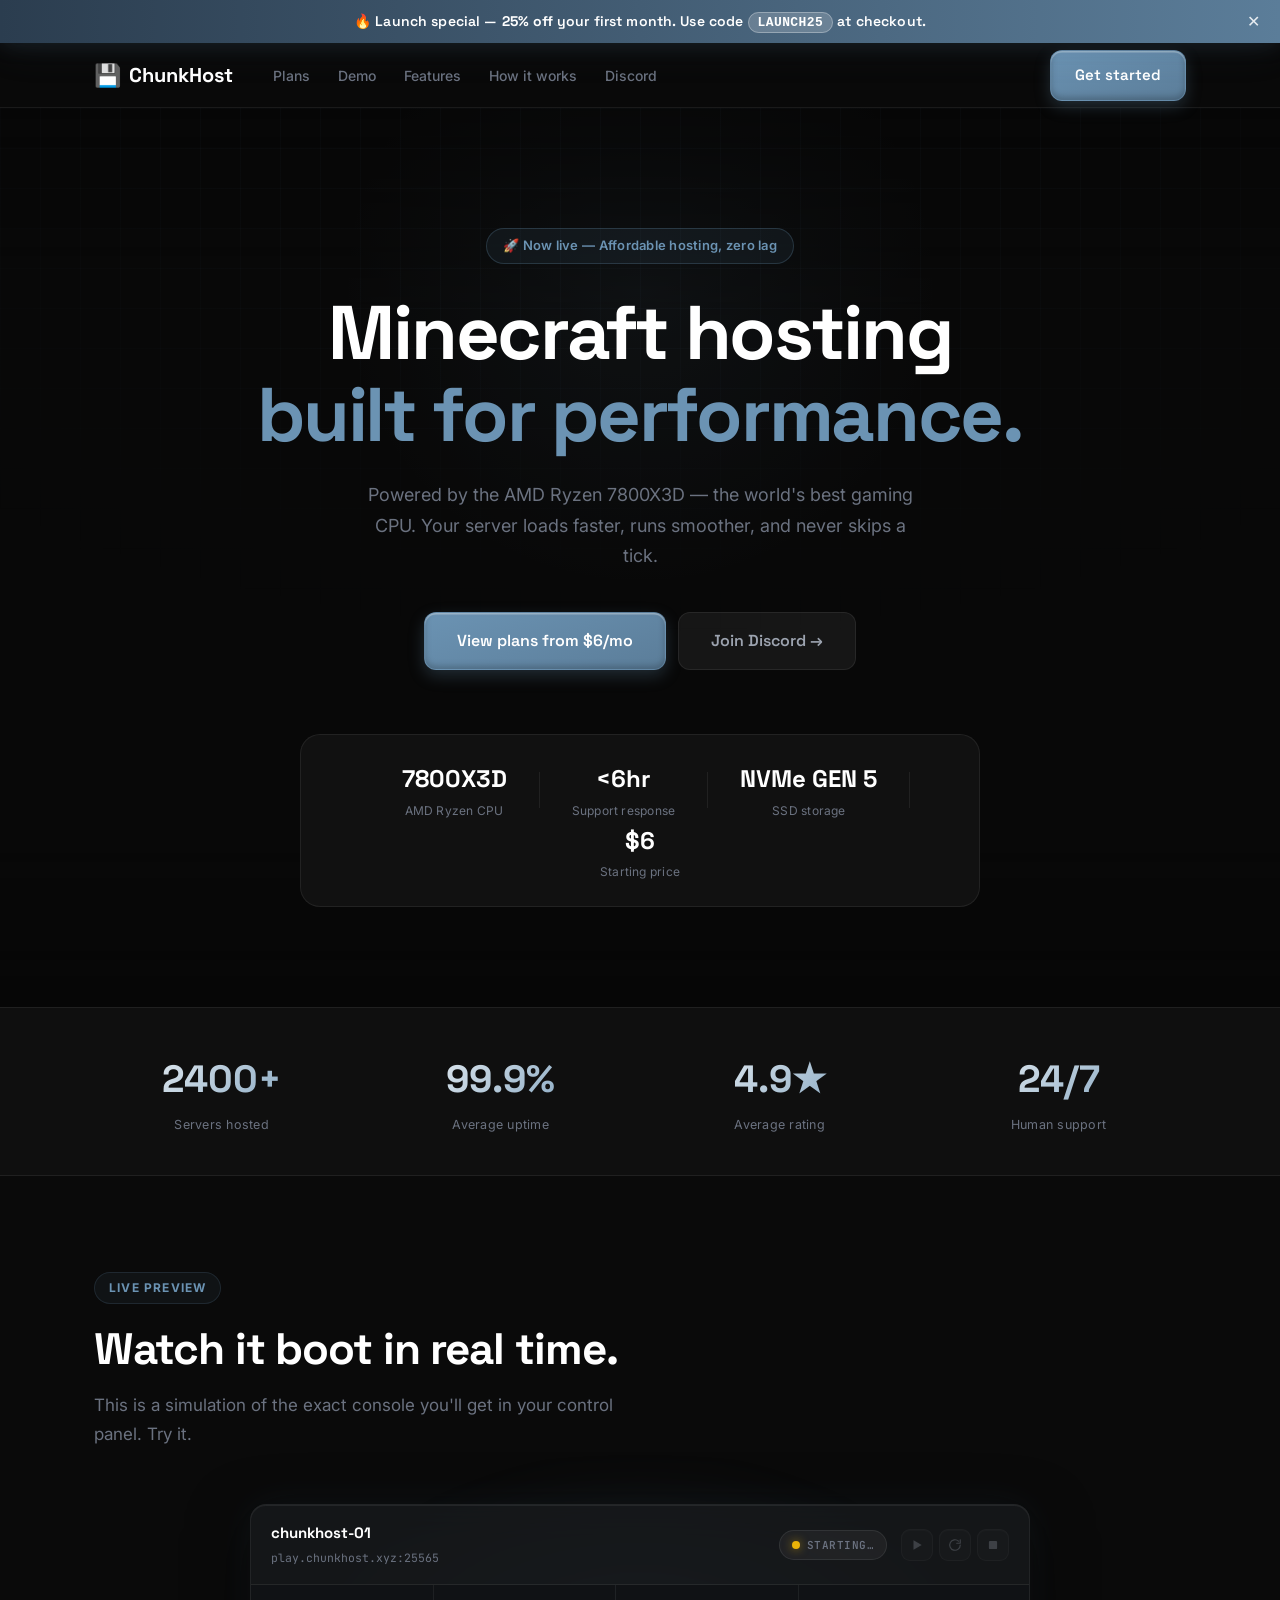
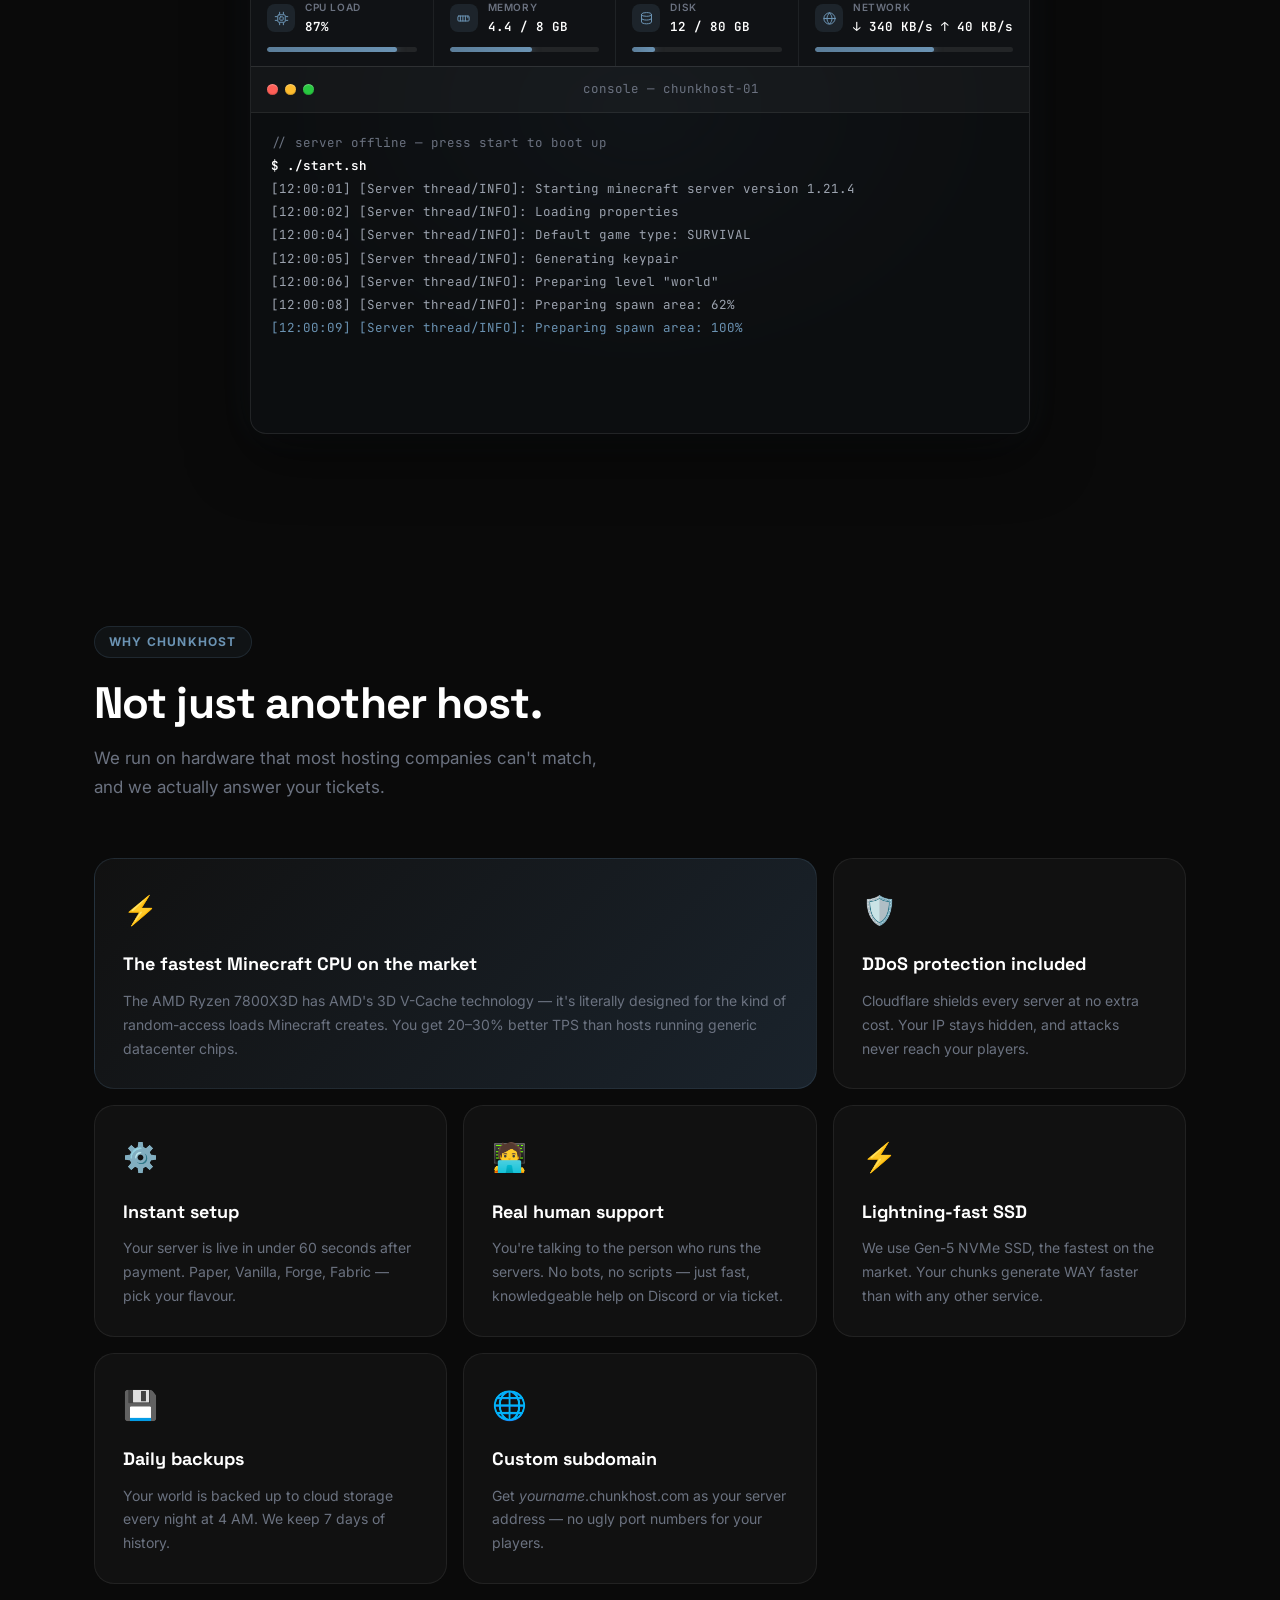
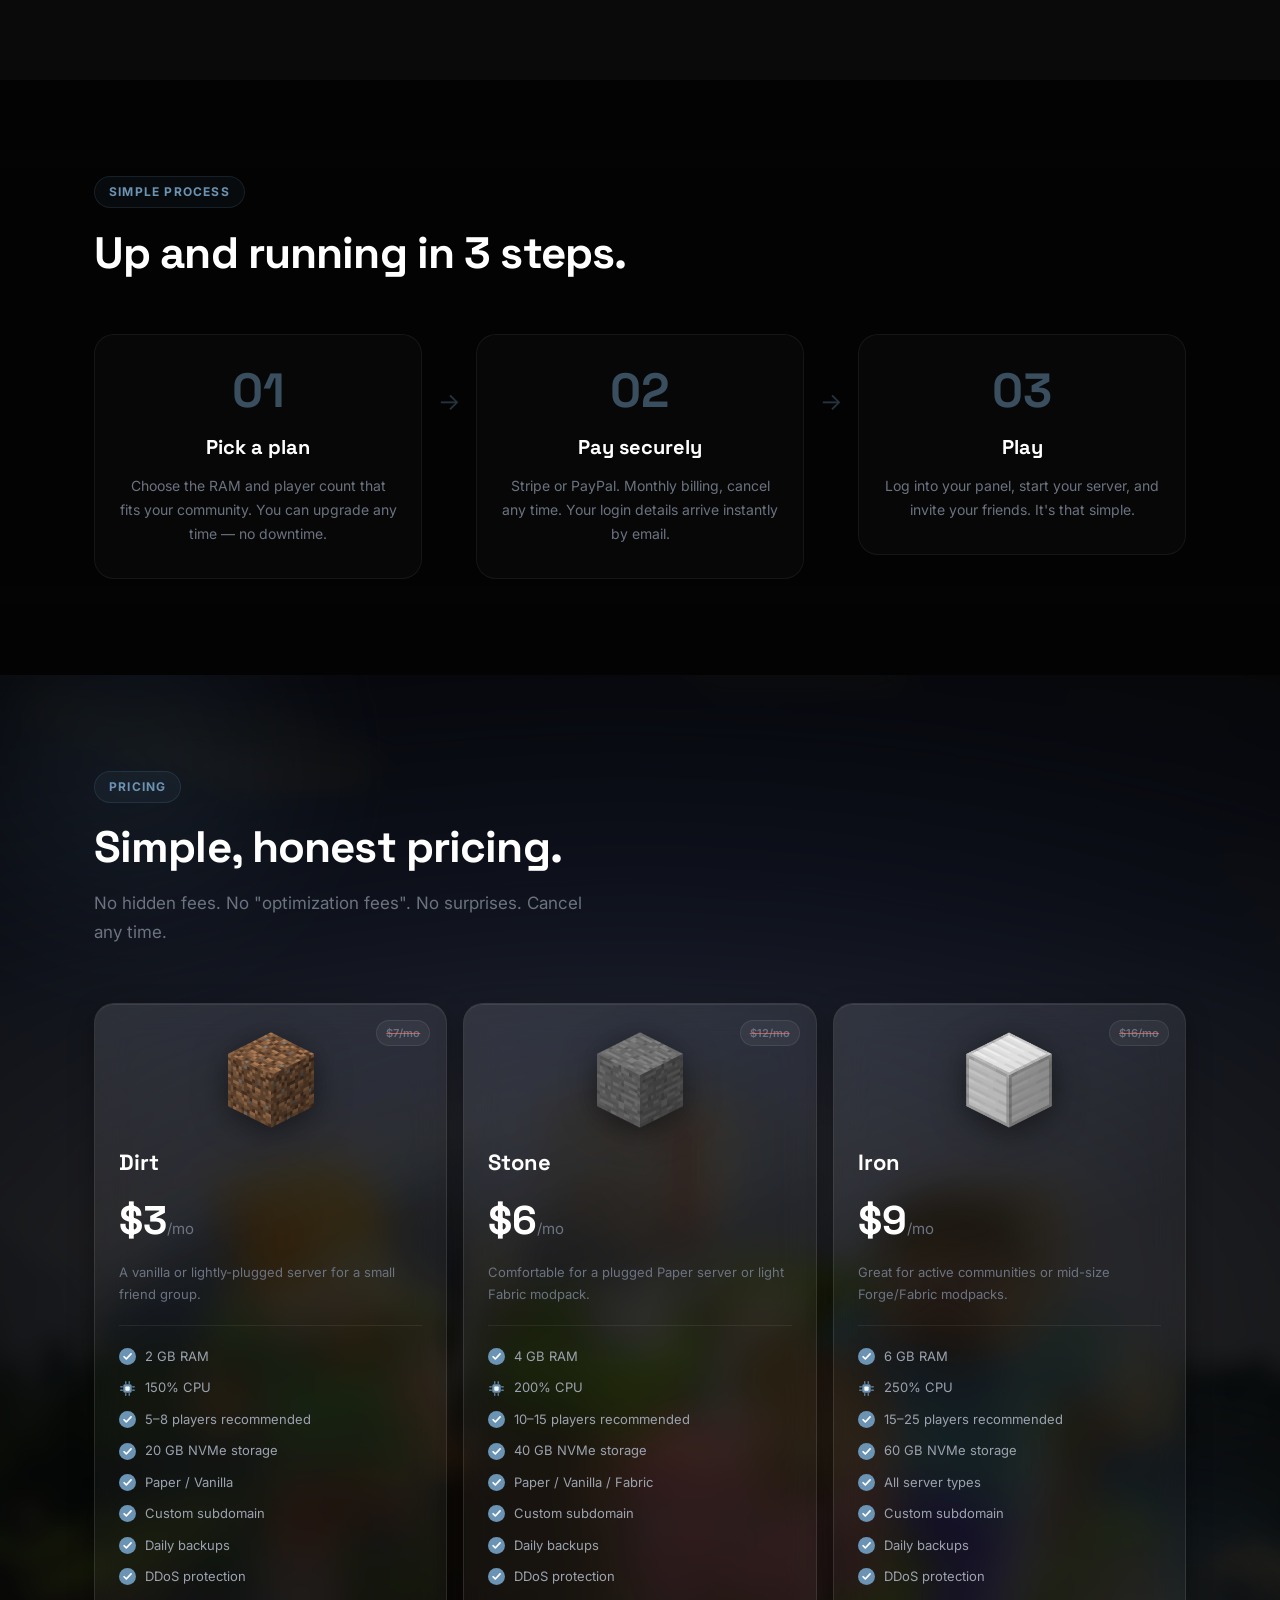
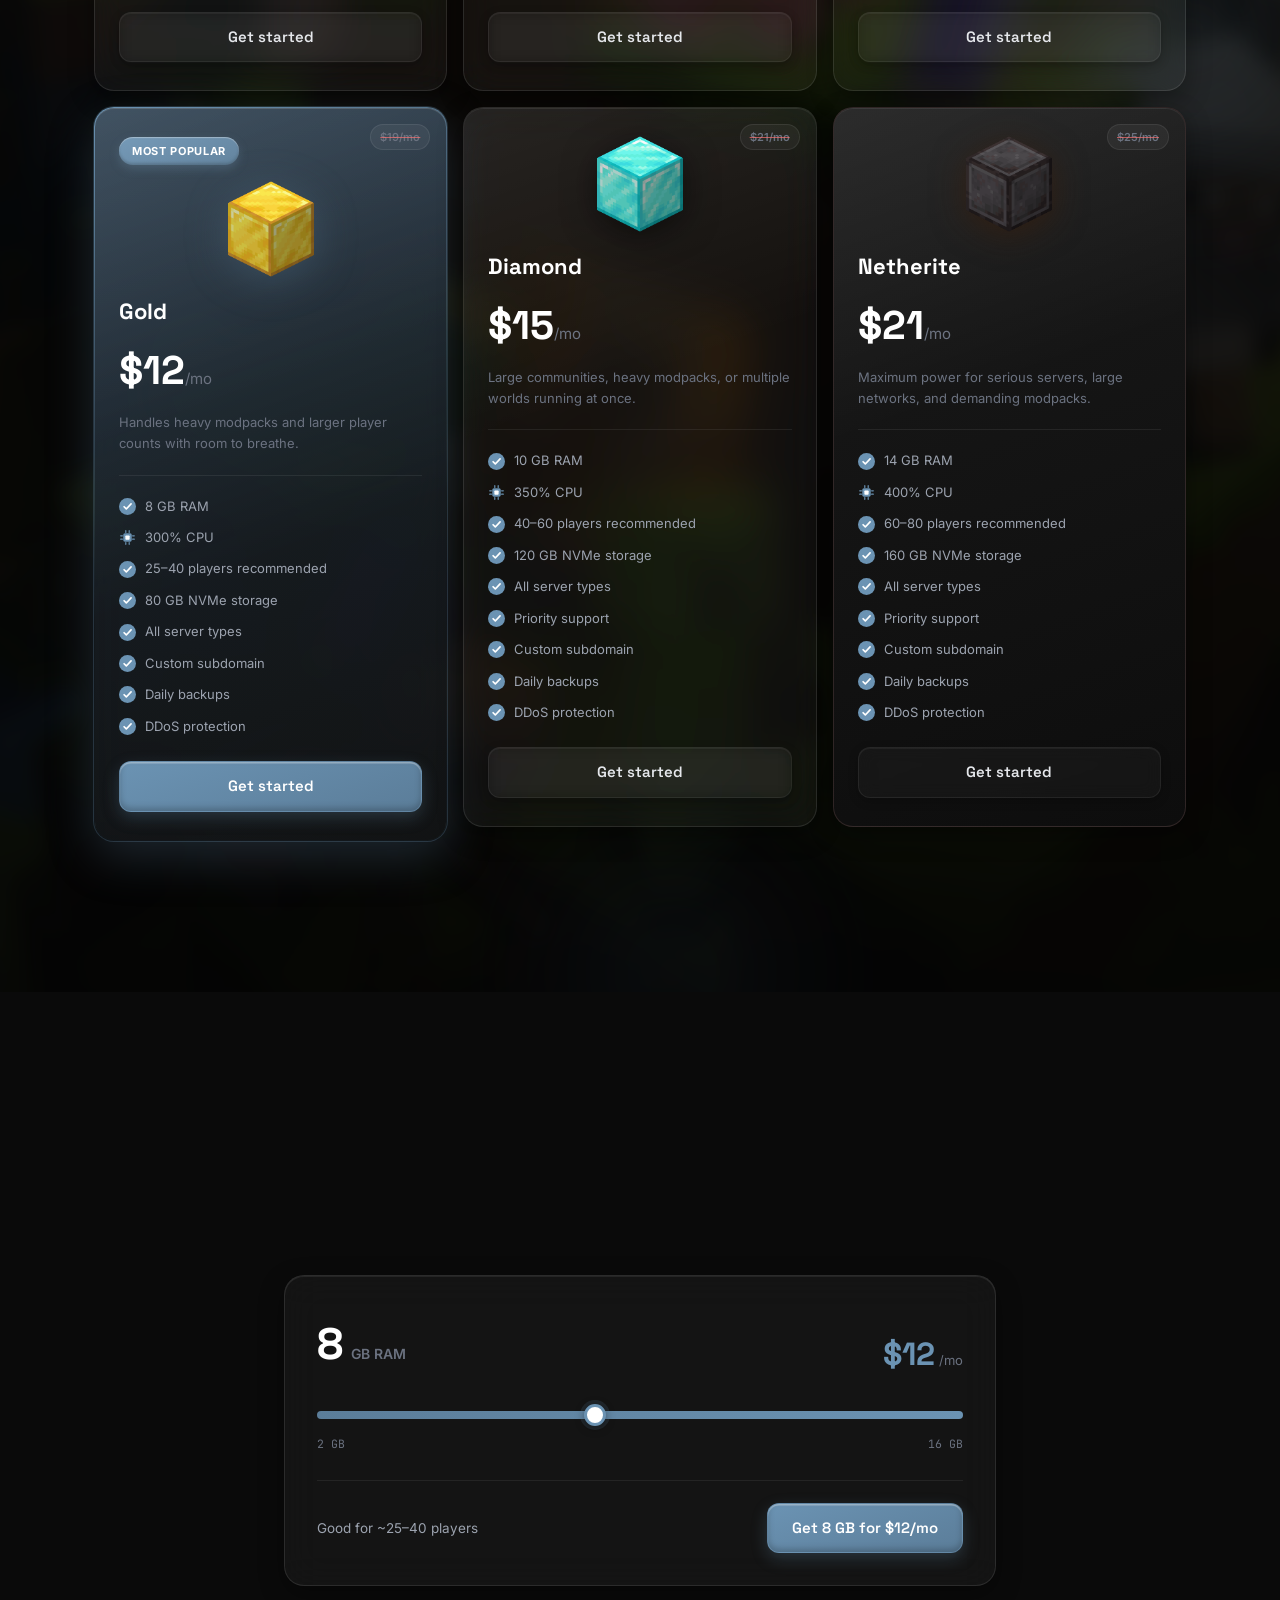
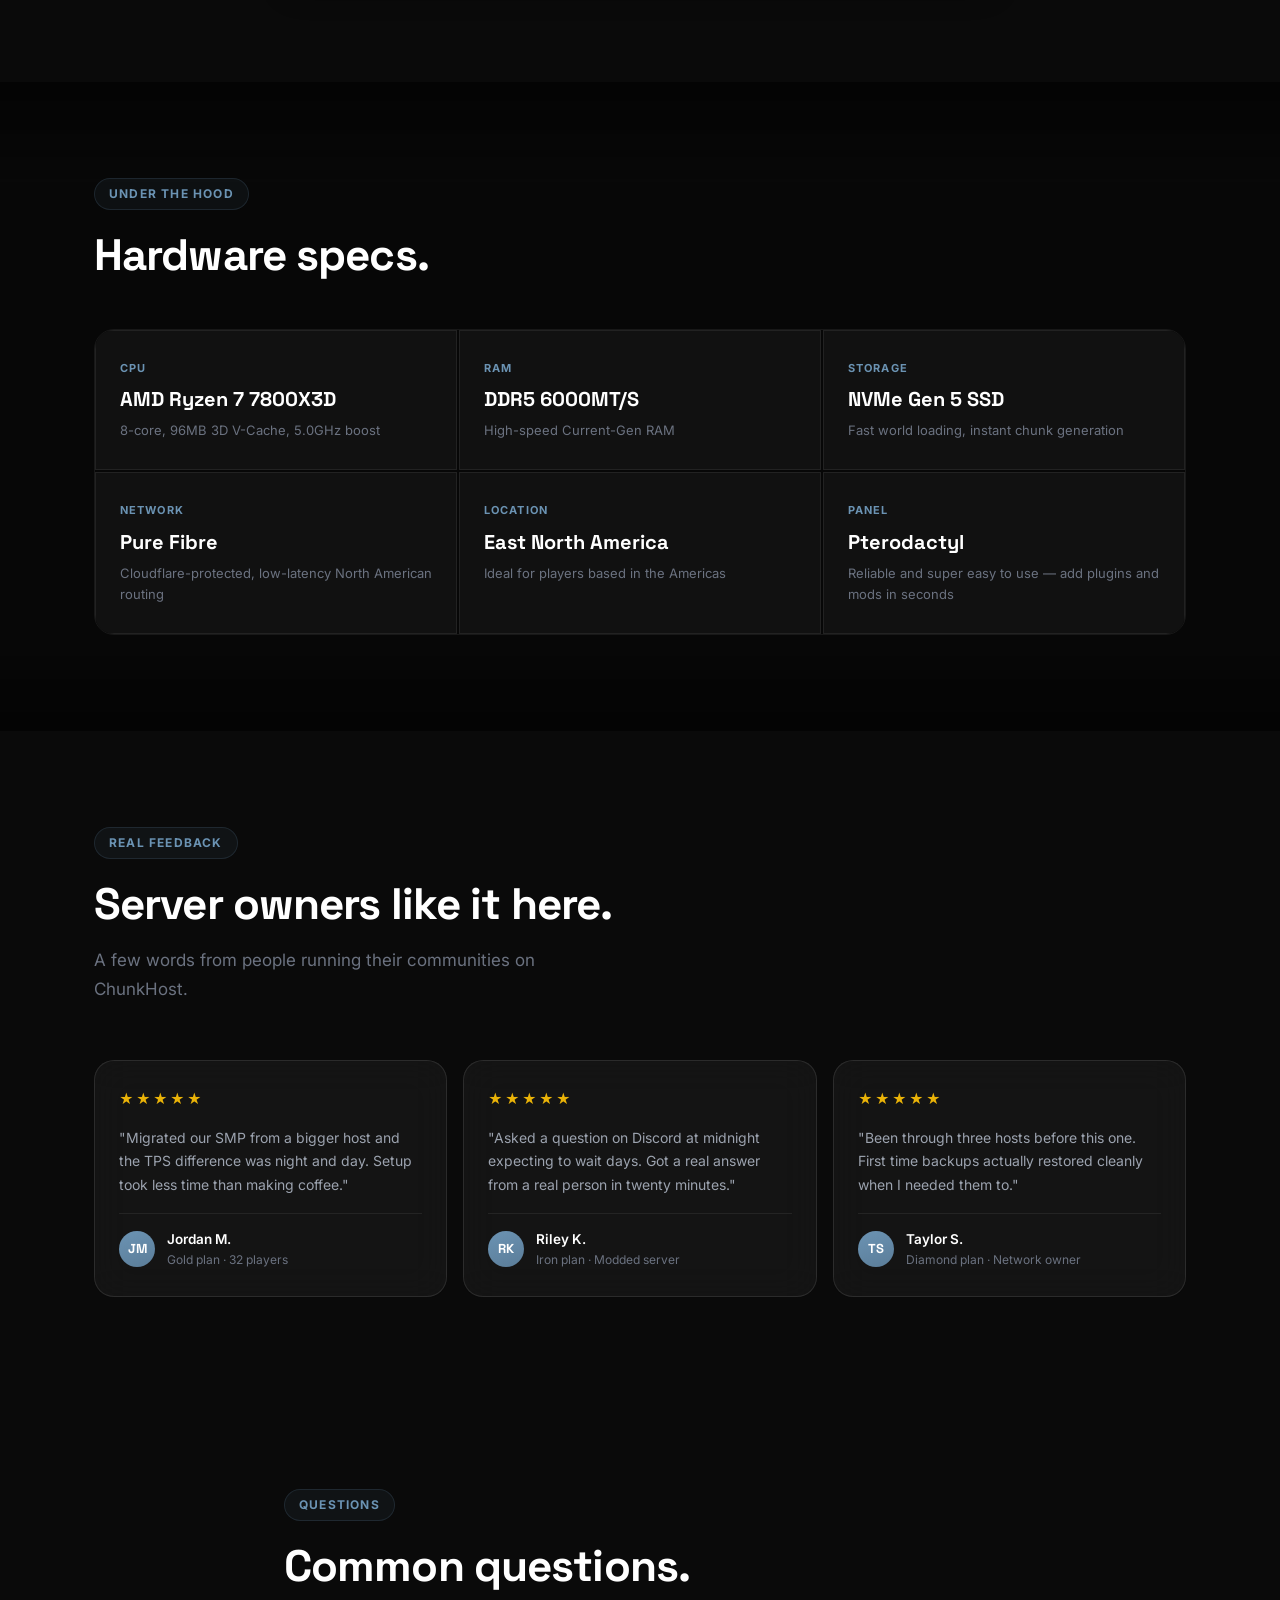
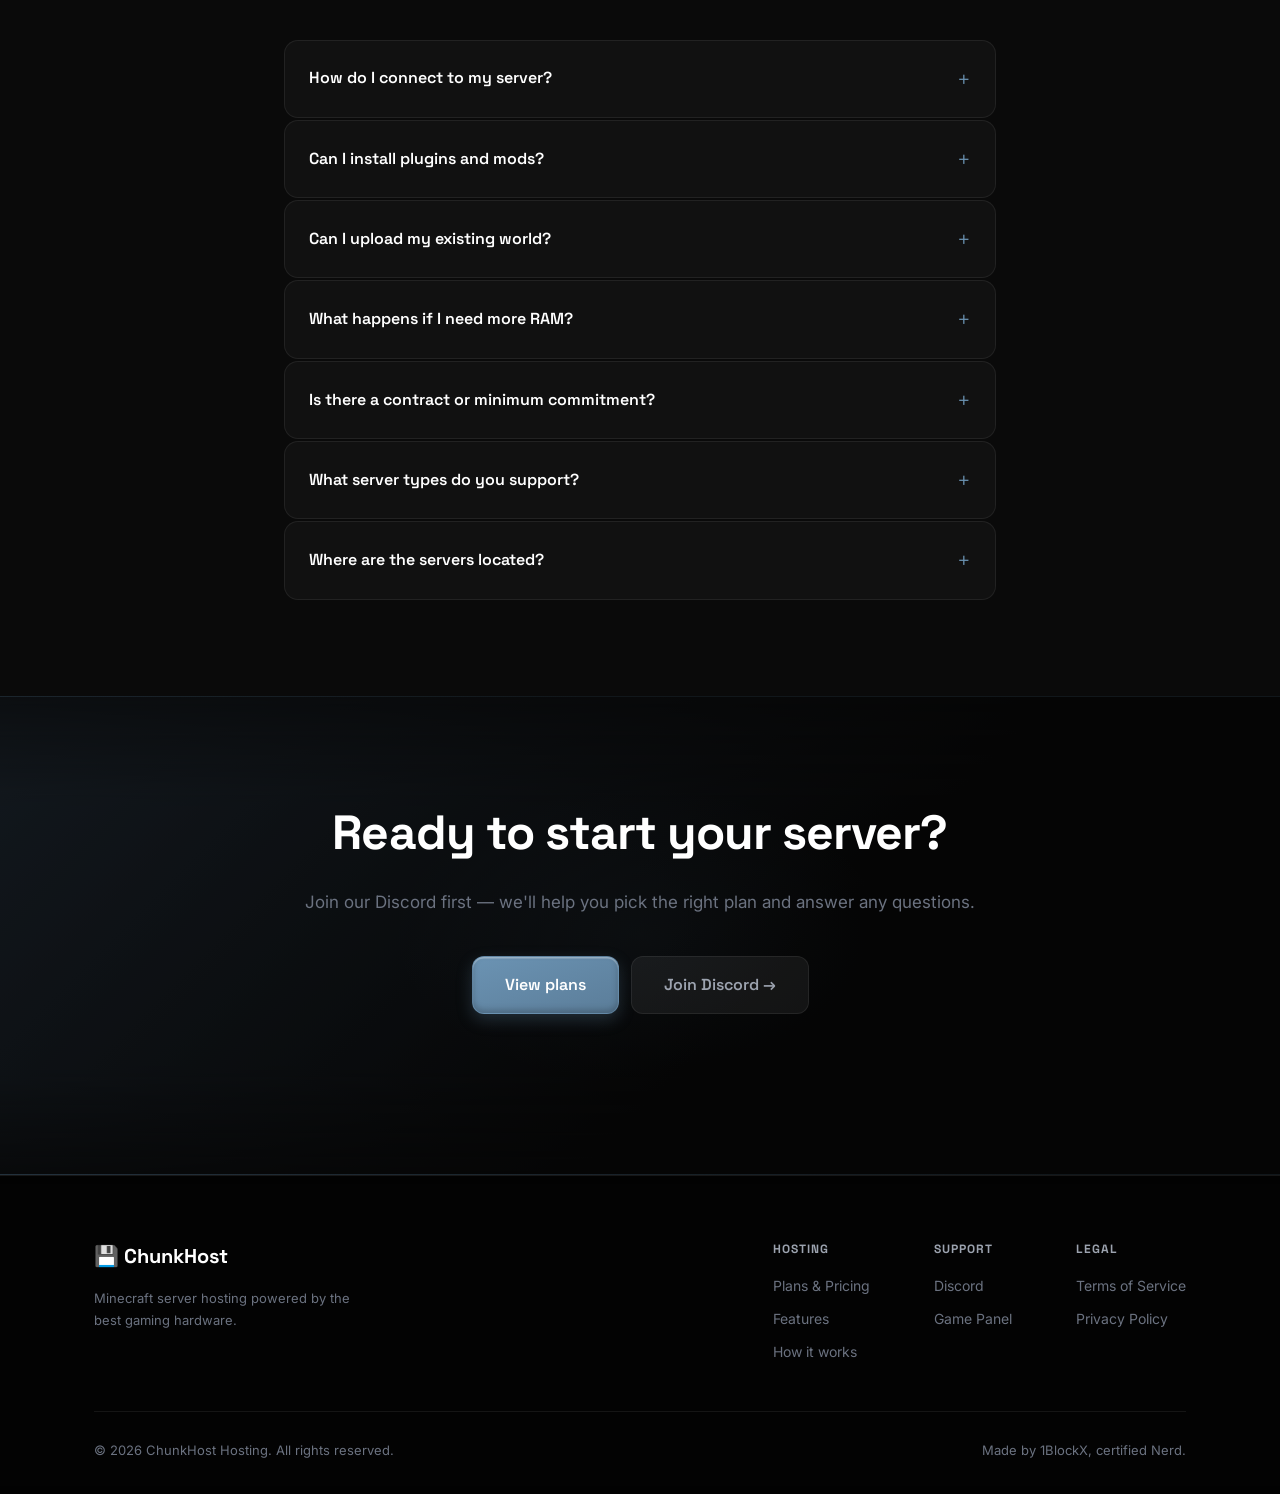
==== commit f79f06c5: "Update index.html" ====
--- a/index.html
+++ b/index.html
@@ -324,7 +324,7 @@
             <li>Daily backups</li>
             <li>DDoS protection</li>
           </ul>
-          <a href="https://buy.stripe.com/fZufZ9bm97ls9Oeg9baMU01" class="btn btn-outline btn-block">Get started</a>
+          <a href="https://buy.stripe.com/28EaEPcqdcFM8Kae13aMU06" class="btn btn-outline btn-block">Get started</a>
         </div>
 
         <!-- STONE -->
@@ -345,7 +345,7 @@
             <li>Daily backups</li>
             <li>DDoS protection</li>
           </ul>
-          <a href="https://buy.stripe.com/bJefZ9eyl49g7G66yBaMU00" class="btn btn-outline btn-block">Get started</a>
+          <a href="https://buy.stripe.com/eVqcMX61PgW2e4u8GJaMU07" class="btn btn-outline btn-block">Get started</a>
         </div>
 
         <!-- IRON -->
@@ -366,7 +366,7 @@
             <li>Daily backups</li>
             <li>DDoS protection</li>
           </ul>
-          <a href="https://buy.stripe.com/4gMbITai5cFM1hI9KNaMU02" class="btn btn-outline btn-block">Get started</a>
+          <a href="https://buy.stripe.com/28E00bduh7ls6C2f57aMU08" class="btn btn-outline btn-block">Get started</a>
         </div>
 
         <!-- GOLD -->
@@ -388,7 +388,7 @@
             <li>Daily backups</li>
             <li>DDoS protection</li>
           </ul>
-          <a href="https://buy.stripe.com/4gM28j89XdJQe4u9KNaMU03" class="btn btn-primary btn-block">Get started</a>
+          <a href="https://buy.stripe.com/bJe4gr61PgW27G63mpaMU09" class="btn btn-primary btn-block">Get started</a>
         </div>
 
         <!-- DIAMOND -->
@@ -410,7 +410,7 @@
             <li>Daily backups</li>
             <li>DDoS protection</li>
           </ul>
-          <a href="https://buy.stripe.com/00wdR10Hv7lsaSi6yBaMU04" class="btn btn-outline btn-block">Get started</a>
+          <a href="https://buy.stripe.com/cNi4greyl5dk6C20adaMU0a" class="btn btn-outline btn-block">Get started</a>
         </div>
 
         <!-- NETHERITE -->
@@ -432,7 +432,7 @@
             <li>Daily backups</li>
             <li>DDoS protection</li>
           </ul>
-          <a href="https://buy.stripe.com/4gM00b2PDeNU8Ka2ilaMU05" class="btn btn-outline btn-block">Get started</a>
+          <a href="https://buy.stripe.com/bJe14ffCp35c6C22ilaMU0b" class="btn btn-outline btn-block">Get started</a>
         </div>
 
       </div>
--- a/style.css
+++ b/style.css
@@ -40,21 +40,6 @@
 img { display: block; max-width: 100%; }
 ul { list-style: none; }
 
-.bg-photo {
-  position: absolute;
-  inset: 0;
-  z-index: 0;
-
-  background-image: var(--bg-image);
-  background-size: cover;
-  background-position: center;
-  background-repeat: no-repeat;
-
-  filter: blur(6px) brightness(0.5) saturate(120%);
-  transform: scale(1.05);
-  pointer-events: none;
-}
-
 /* ── Layout ────────────────────────────────────────────────────── */
 .container {
   max-width: 1140px;
@@ -78,12 +63,11 @@
   transform: scale(1.05);
   pointer-events: none;
 }
-.bg-photo--1 { background-image: url("MCV_SPR26Drop_TT_DotNet_Wallpaper_2560x1440.png"); }
-.bg-photo--2 { background-image: url("Minecraft_Fall_Drop_Campaign_Key_Art_DotNet_Downloadable_Wallpaper_2560x1440.png"); }
-.bg-photo--3 { background-image: url("wallpaper_minecraft_caves_cliffs(part1)_2560x1440.png"); }
-.bg-photo--4 { background-image: url("wallpaper_minecraft_island_2560x1440.png"); }
-.bg-photo--5 { background-image: url("wallpaper_minecraft_trickytrials_2560x1440.png"); }
-.bg-photo--6 { background-image: url("MCV_SummerDropKeyArt_NetDownloadableWallpaper_2560x1440.png"); }
+.bg-photo--1 { background-image: url("wallpaper1.png"); }
+.bg-photo--2 { background-image: url("wallpaper2.png"); }
+.bg-photo--3 { background-image: url("wallpaper3.png"); }
+.bg-photo--4 { background-image: url("wallpaper4.png"); }
+.bg-photo--5 { background-image: url("wallpaper5.png"); }
 .bg-photo::after {
   content: '';
   position: absolute;
@@ -663,6 +647,21 @@
   color: #fff;
   margin-bottom: 8px;
 }
+.plan-price-old {
+  position: absolute;
+  top: 16px;
+  right: 16px;
+  font-size: 11px;
+  font-weight: 600;
+  color: var(--text-muted);
+  text-decoration: line-through;
+  text-decoration-color: rgba(248,113,113,0.7);
+  background: rgba(255,255,255,0.05);
+  border: 1px solid rgba(255,255,255,0.08);
+  padding: 3px 9px;
+  border-radius: 999px;
+  z-index: 2;
+}
 .plan-price {
   font-size: 15px;
   color: var(--text-muted);
@@ -832,6 +831,224 @@
   font-size: 17px;
   color: var(--text-muted);
   margin-bottom: 40px;
+}
+
+/* ── Stats Band ────────────────────────────────────────────────── */
+.stats-band {
+  padding: 40px 0;
+  background: rgba(255,255,255,0.02);
+  border-top: 1px solid var(--border);
+  border-bottom: 1px solid var(--border);
+}
+.stats-band-grid {
+  display: grid;
+  grid-template-columns: repeat(4, 1fr);
+  gap: 24px;
+  text-align: center;
+}
+.stats-band-num {
+  display: block;
+  font-family: var(--font-head);
+  font-size: clamp(28px, 4vw, 38px);
+  font-weight: 800;
+  color: #fff;
+  background: linear-gradient(135deg, #fff 0%, var(--green-light) 100%);
+  -webkit-background-clip: text;
+  -webkit-text-fill-color: transparent;
+  background-clip: text;
+}
+.stats-band-label {
+  display: block;
+  font-size: 12.5px;
+  color: var(--text-muted);
+  margin-top: 4px;
+  letter-spacing: 0.02em;
+}
+@media (max-width: 640px) {
+  .stats-band-grid { grid-template-columns: repeat(2, 1fr); gap: 28px 16px; }
+}
+
+/* ── Calculator ────────────────────────────────────────────────── */
+.calc-section { padding-top: 0; }
+.calc-card {
+  margin-top: 40px;
+  background: rgba(255,255,255,0.045);
+  backdrop-filter: blur(18px) saturate(140%);
+  -webkit-backdrop-filter: blur(18px) saturate(140%);
+  border: 1px solid rgba(255,255,255,0.1);
+  border-radius: var(--radius-lg);
+  padding: 32px;
+  box-shadow:
+    inset 0 1px 0 rgba(255,255,255,0.08),
+    0 8px 24px rgba(0,0,0,0.35);
+}
+.calc-top {
+  display: flex;
+  align-items: flex-end;
+  justify-content: space-between;
+  gap: 16px;
+  margin-bottom: 20px;
+  flex-wrap: wrap;
+}
+.calc-ram { display: flex; align-items: baseline; gap: 8px; }
+.calc-ram-num {
+  font-family: var(--font-head);
+  font-size: 44px;
+  font-weight: 800;
+  color: #fff;
+}
+.calc-ram-unit {
+  font-size: 14px;
+  color: var(--text-muted);
+  font-weight: 600;
+}
+.calc-price { text-align: right; }
+.calc-price-num {
+  font-family: var(--font-head);
+  font-size: 32px;
+  font-weight: 800;
+  color: var(--green-light);
+}
+.calc-price-unit { font-size: 13px; color: var(--text-muted); }
+.calc-slider {
+  width: 100%;
+  -webkit-appearance: none;
+  appearance: none;
+  height: 8px;
+  border-radius: 999px;
+  background: linear-gradient(90deg, var(--green) 0%, var(--green-light) 100%);
+  cursor: pointer;
+  outline: none;
+}
+.calc-slider::-webkit-slider-thumb {
+  -webkit-appearance: none;
+  appearance: none;
+  width: 22px;
+  height: 22px;
+  border-radius: 50%;
+  background: #fff;
+  border: 3px solid var(--green-light);
+  box-shadow: 0 2px 10px rgba(0,0,0,0.4), 0 0 0 4px rgba(107,147,179,0.15);
+  cursor: pointer;
+  transition: transform .15s ease;
+}
+.calc-slider::-webkit-slider-thumb:hover { transform: scale(1.1); }
+.calc-slider::-moz-range-thumb {
+  width: 22px;
+  height: 22px;
+  border-radius: 50%;
+  background: #fff;
+  border: 3px solid var(--green-light);
+  box-shadow: 0 2px 10px rgba(0,0,0,0.4);
+  cursor: pointer;
+}
+.calc-slider-marks {
+  display: flex;
+  justify-content: space-between;
+  font-size: 11.5px;
+  color: var(--text-muted);
+  margin-top: 8px;
+  font-family: var(--font-mono);
+}
+.calc-meta {
+  display: flex;
+  align-items: center;
+  justify-content: space-between;
+  gap: 16px;
+  margin-top: 26px;
+  padding-top: 22px;
+  border-top: 1px solid var(--border);
+  flex-wrap: wrap;
+}
+.calc-meta span {
+  font-size: 13.5px;
+  color: var(--text-dim);
+}
+
+/* ── Testimonials ──────────────────────────────────────────────── */
+.reviews-grid {
+  display: grid;
+  grid-template-columns: repeat(3, 1fr);
+  gap: 16px;
+}
+.review-card {
+  background: rgba(255,255,255,0.045);
+  backdrop-filter: blur(18px) saturate(140%);
+  -webkit-backdrop-filter: blur(18px) saturate(140%);
+  border: 1px solid rgba(255,255,255,0.1);
+  border-radius: var(--radius-lg);
+  padding: 26px 24px;
+  display: flex;
+  flex-direction: column;
+  gap: 16px;
+  transition: transform var(--transition), border-color var(--transition), box-shadow var(--transition);
+}
+.review-card:hover {
+  transform: translateY(-4px);
+  border-color: var(--border-hover);
+  box-shadow: 0 12px 30px rgba(0,0,0,0.35);
+}
+.review-stars {
+  color: #eab308;
+  font-size: 14px;
+  letter-spacing: 2px;
+}
+.review-text {
+  font-size: 14px;
+  color: var(--text-dim);
+  line-height: 1.7;
+  flex: 1;
+}
+.review-author {
+  display: flex;
+  align-items: center;
+  gap: 12px;
+  padding-top: 14px;
+  border-top: 1px solid var(--border);
+}
+.review-avatar {
+  width: 36px;
+  height: 36px;
+  border-radius: 50%;
+  display: flex;
+  align-items: center;
+  justify-content: center;
+  font-family: var(--font-head);
+  font-weight: 700;
+  font-size: 13px;
+  color: #fff;
+  background: linear-gradient(160deg, var(--green-light), var(--green));
+  flex-shrink: 0;
+}
+.review-author-meta { display: flex; flex-direction: column; }
+.review-name { font-size: 13.5px; font-weight: 600; color: #fff; }
+.review-plan { font-size: 12px; color: var(--text-muted); }
+@media (max-width: 1024px) {
+  .reviews-grid { grid-template-columns: repeat(2, 1fr); }
+}
+@media (max-width: 640px) {
+  .reviews-grid { grid-template-columns: 1fr; }
+  .calc-price { text-align: left; }
+}
+
+/* ── Promo code copy ───────────────────────────────────────────── */
+.promo-code {
+  background: rgba(255,255,255,0.18);
+  border: 1px solid rgba(255,255,255,0.3);
+  padding: 2px 9px;
+  border-radius: 999px;
+  font-family: 'Courier New', monospace;
+  font-size: 13px;
+  letter-spacing: 0.03em;
+  cursor: pointer;
+  transition: background .15s ease, transform .1s ease;
+}
+.promo-code:hover { background: rgba(255,255,255,0.28); }
+.promo-code:active { transform: scale(0.96); }
+.promo-code.copied::after {
+  content: '✓ copied';
+  margin-left: 6px;
+  font-family: var(--font-body);
 }
 
 /* ── Terminal Demo / Pterodactyl-style panel ──────────────────── */
